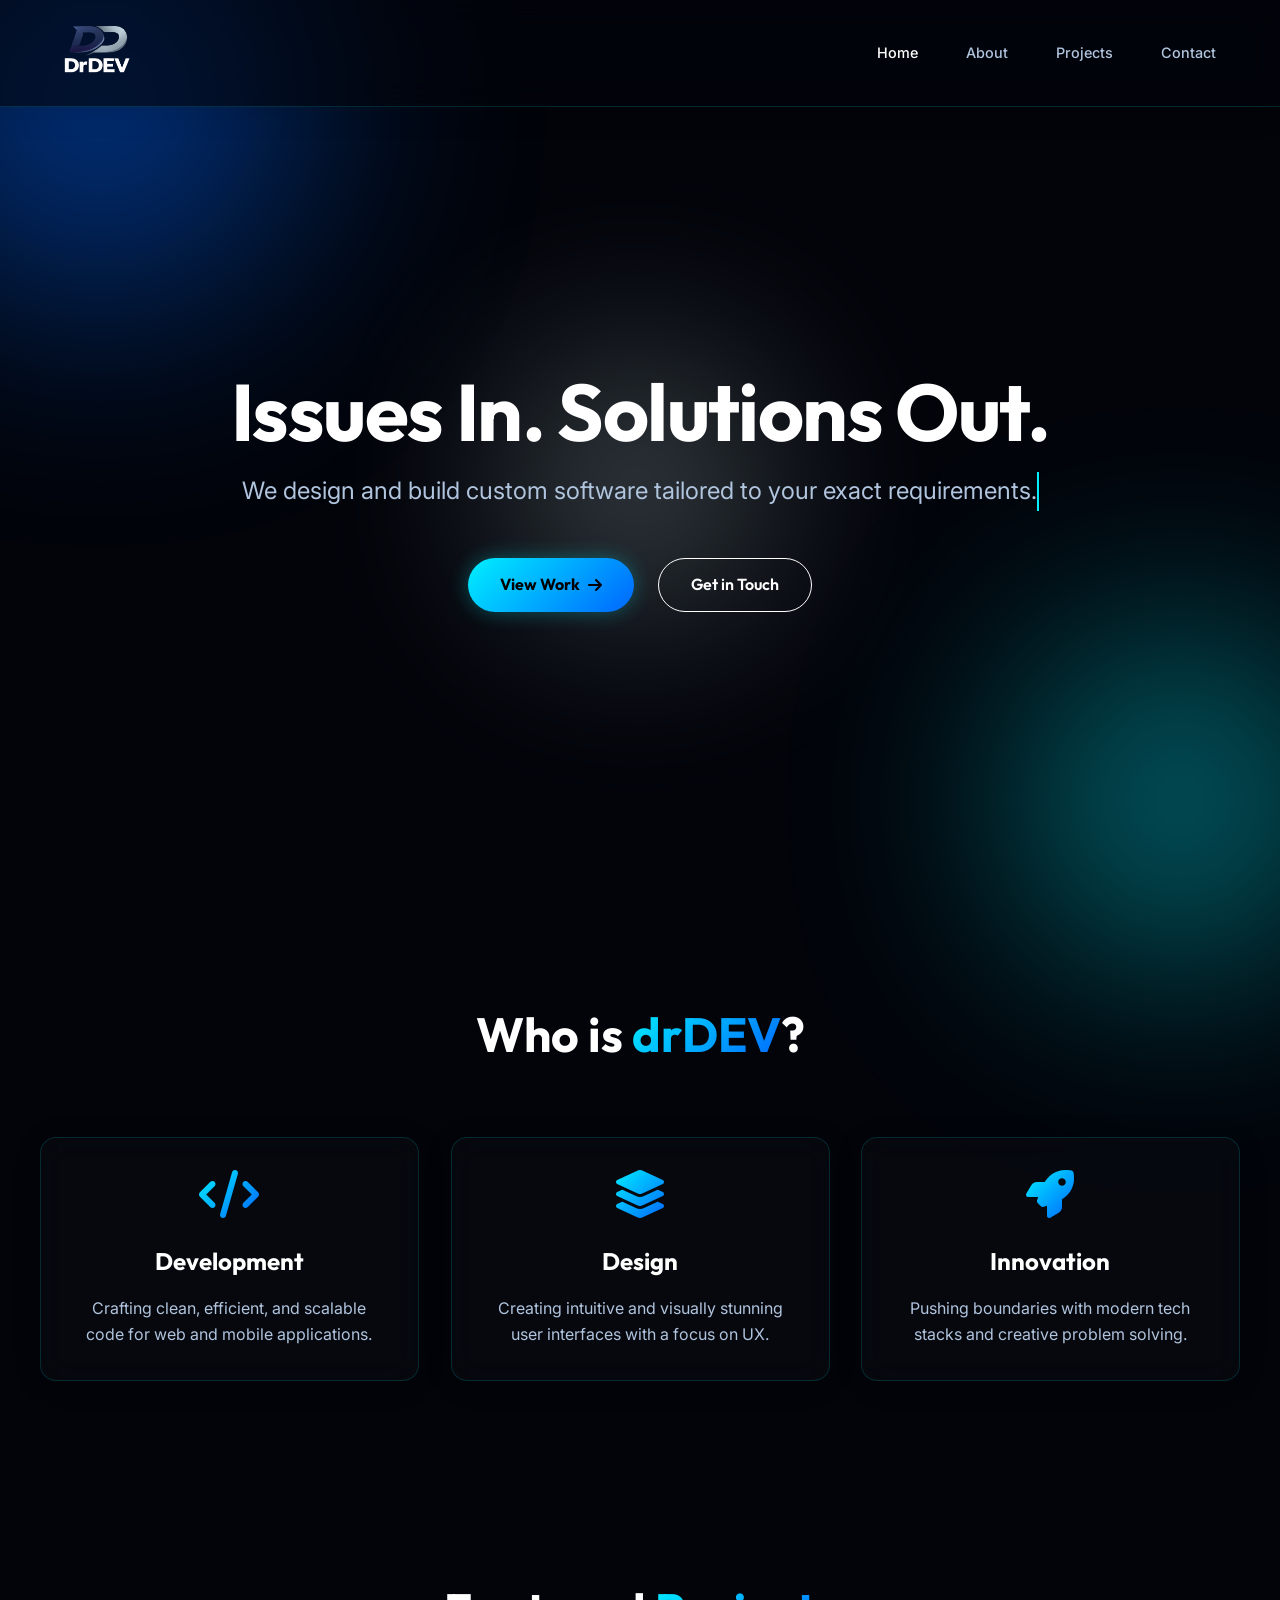
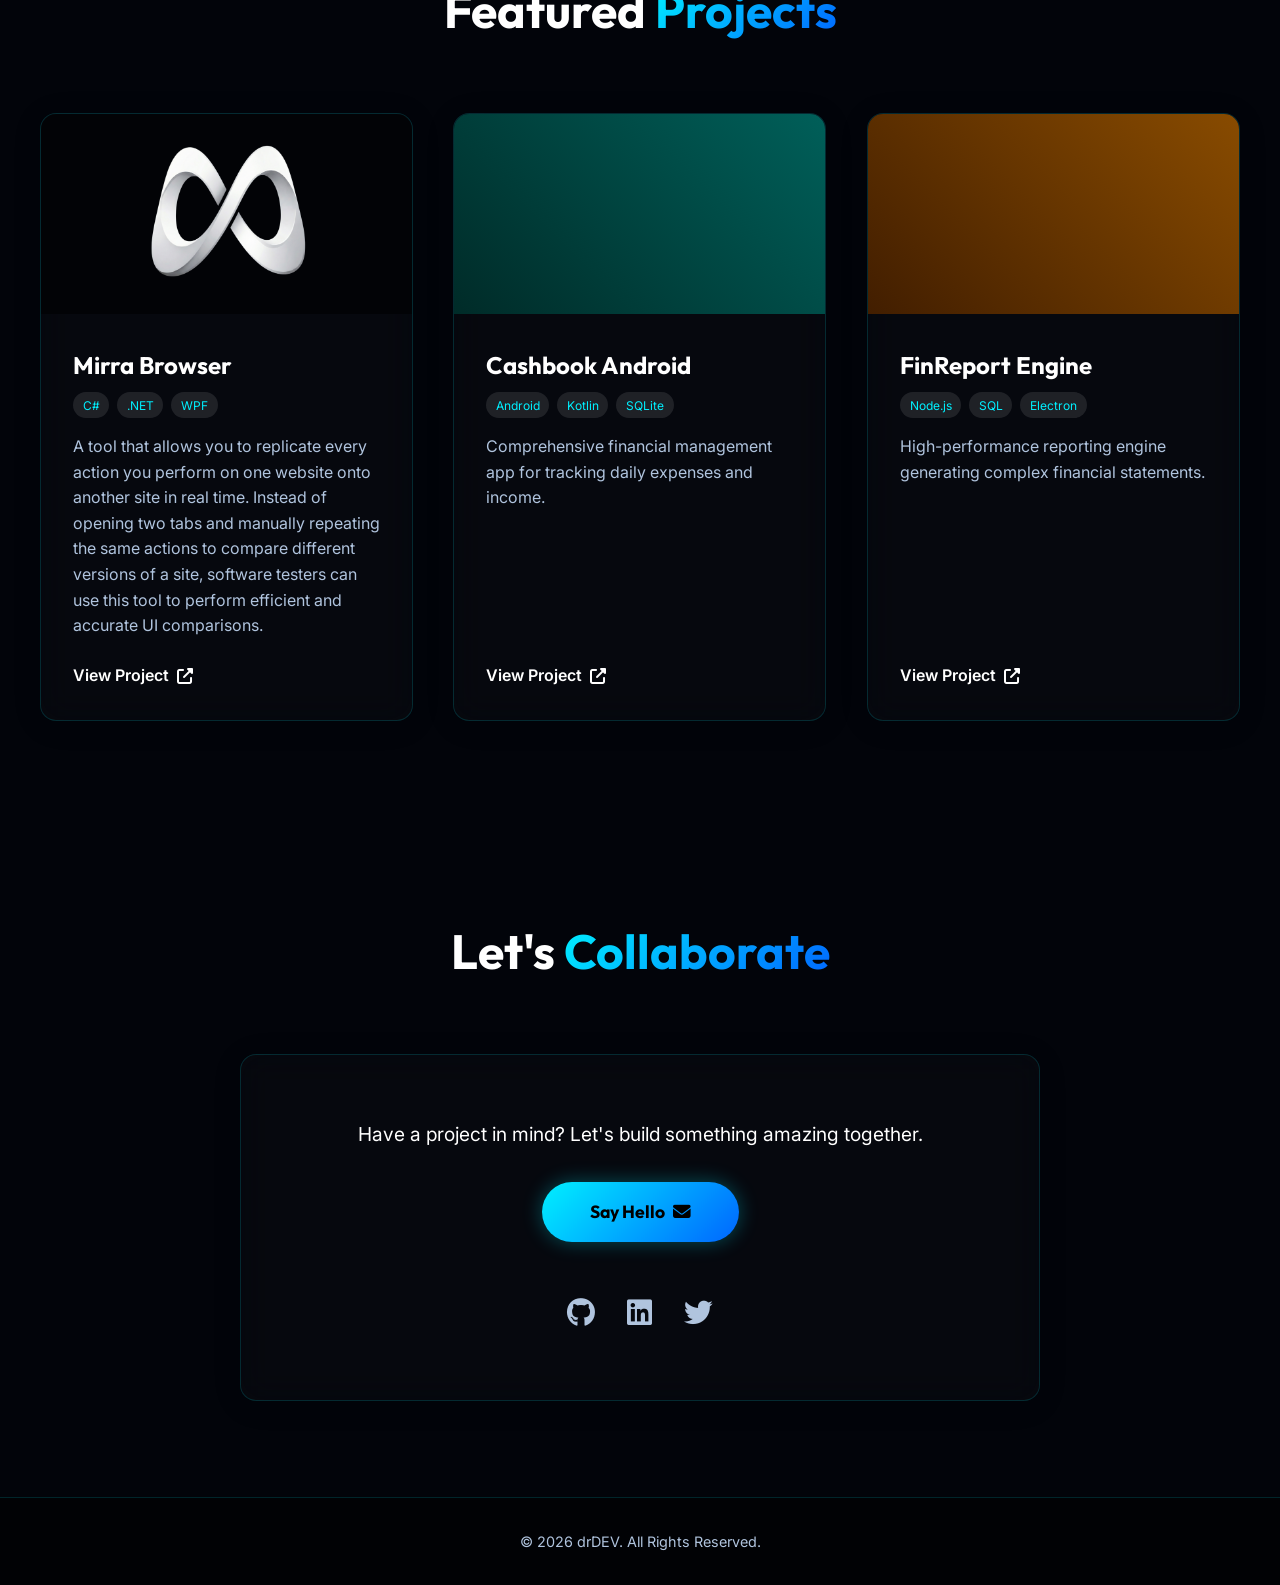
==== index.html @ 26c6a5f3 "Make logo clickable to scroll to top (#home)" ====
<!DOCTYPE html>
<html lang="en">

<head>
    <meta charset="UTF-8">
    <meta name="viewport" content="width=device-width, initial-scale=1.0">

    <!-- Google Analytics -->
    <script async src="https://www.googletagmanager.com/gtag/js?id=G-JK61WGNC8G"></script>
    <script>
        window.dataLayer = window.dataLayer || [];
        function gtag() { dataLayer.push(arguments); }
        gtag('js', new Date());
        gtag('config', 'G-JK61WGNC8G');
    </script>
    <title>drDEV | Premium Software Solutions & Custom Development</title>
    <link rel="icon" type="image/png" href="assets/favicon.png">

    <!-- SEO Meta Tags -->
    <meta name="description"
        content="drDEV creates innovative software solutions, custom applications, and premium development services. Specializing in C#, .NET, WPF, and modern web technologies.">
    <meta name="keywords"
        content="software development, custom software, drDEV, C#, .NET, WPF, web development, app development, Mirra Browser, developer portfolio">
    <meta name="author" content="drDEV">
    <meta name="robots" content="index, follow">
    <link rel="canonical" href="https://drdev.pages.dev/">

    <!-- Open Graph / Facebook -->
    <meta property="og:type" content="website">
    <meta property="og:url" content="https://drdev.pages.dev/">
    <meta property="og:title" content="drDEV | Premium Software Solutions">
    <meta property="og:description"
        content="Custom software development and innovative solutions. Building powerful applications with modern technologies.">
    <meta property="og:image" content="https://drdev.pages.dev/assets/logo.png">
    <meta property="og:site_name" content="drDEV">

    <!-- Twitter Card -->
    <meta name="twitter:card" content="summary_large_image">
    <meta name="twitter:url" content="https://drdev.pages.dev/">
    <meta name="twitter:title" content="drDEV | Premium Software Solutions">
    <meta name="twitter:description"
        content="Custom software development and innovative solutions. Building powerful applications with modern technologies.">
    <meta name="twitter:image" content="https://drdev.pages.dev/assets/logo.png">

    <!-- Stylesheets -->
    <link rel="stylesheet" href="styles.css">
    <link rel="preconnect" href="https://fonts.googleapis.com">
    <link rel="preconnect" href="https://fonts.gstatic.com" crossorigin>
    <link
        href="https://fonts.googleapis.com/css2?family=Inter:wght@300;400;600;800&family=Outfit:wght@300;500;700&display=swap"
        rel="stylesheet">
    <link rel="stylesheet" href="https://cdnjs.cloudflare.com/ajax/libs/font-awesome/6.4.0/css/all.min.css">

    <!-- Structured Data -->
    <script type="application/ld+json">
    {
        "@context": "https://schema.org",
        "@type": "Organization",
        "name": "drDEV",
        "url": "https://drdev.pages.dev",
        "logo": "https://drdev.pages.dev/assets/logo.png",
        "description": "Premium software solutions and custom application development",
        "sameAs": [
            "https://github.com/drDEV-Creator"
        ]
    }
    </script>
</head>

<body>
    <div class="scroll-progress"></div>
    <div class="noise-overlay"></div>
    <div class="glow-orb orb-1"></div>
    <div class="glow-orb orb-2"></div>
    <div class="glow-orb orb-3"></div>

    <nav class="glass-nav">
        <div class="logo-container">
            <a href="#home">
                <img src="assets/logo.png" alt="drDEV Logo" class="nav-logo">
            </a>
        </div>
        <ul class="nav-links">
            <li><a href="#home">Home</a></li>
            <li><a href="#about">About</a></li>
            <li><a href="#projects">Projects</a></li>
            <li><a href="#contact">Contact</a></li>
        </ul>
        <div class="hamburger">
            <i class="fas fa-bars"></i>
        </div>
    </nav>

    <header id="home" class="hero-section">
        <div class="hero-content fade-in-up">
            <h1 class="glitch" data-text="Issues In. Solutions Out.">Issues In. Solutions Out.</h1>
            <p class="hero-subtitle typing-text">We design and build custom software tailored to your exact
                requirements.</p>
            <div class="cta-group">
                <a href="#projects" class="btn btn-primary">View Work <i class="fas fa-arrow-right"></i></a>
                <a href="#contact" class="btn btn-secondary">Get in Touch</a>
            </div>
        </div>
    </header>

    <section id="about" class="section-padding">
        <div class="container">
            <h2 class="section-title fade-in">Who is <span class="highlight">drDEV</span>?</h2>
            <div class="about-grid">
                <div class="about-card glass-card fade-in">
                    <i class="fas fa-code icon-large"></i>
                    <h3>Development</h3>
                    <p>Crafting clean, efficient, and scalable code for web and mobile applications.</p>
                </div>
                <div class="about-card glass-card fade-in delay-100">
                    <i class="fas fa-layer-group icon-large"></i>
                    <h3>Design</h3>
                    <p>Creating intuitive and visually stunning user interfaces with a focus on UX.</p>
                </div>
                <div class="about-card glass-card fade-in delay-200">
                    <i class="fas fa-rocket icon-large"></i>
                    <h3>Innovation</h3>
                    <p>Pushing boundaries with modern tech stacks and creative problem solving.</p>
                </div>
            </div>
        </div>
    </section>

    <section id="projects" class="section-padding">
        <div class="container">
            <h2 class="section-title fade-in">Featured <span class="highlight">Projects</span></h2>
            <div class="projects-grid">
                <!-- Project 1 -->
                <div class="project-card glass-card fade-in">
                    <div class="project-image">
                        <img src="mirra/App.png" alt="Mirra Browser Logo"
                            style="width: 100%; height: 100%; object-fit: contain; padding: 20px; background: rgba(0,0,0,0.5);">
                    </div>
                    <div class="project-info">
                        <h3>Mirra Browser</h3>
                        <p class="project-tech"><span>C#</span> <span>.NET</span> <span>WPF</span></p>
                        <p>A tool that allows you to replicate every action you perform on one website onto another site
                            in real time. Instead of opening two tabs and manually repeating the same actions to compare
                            different versions of a site, software testers can use this tool to perform efficient and
                            accurate UI comparisons.</p>
                        <a href="mirra/project-mirra.html" class="btn-link">View Project <i
                                class="fas fa-external-link-alt"></i></a>
                    </div>
                </div>
                <!-- Project 2 -->
                <div class="project-card glass-card fade-in delay-100">
                    <div class="project-image">
                        <div class="placeholder-img color-2"></div>
                    </div>
                    <div class="project-info">
                        <h3>Cashbook Android</h3>
                        <p class="project-tech"><span>Android</span> <span>Kotlin</span> <span>SQLite</span></p>
                        <p>Comprehensive financial management app for tracking daily expenses and income.</p>
                        <a href="#" class="btn-link coming-soon">View Project <i
                                class="fas fa-external-link-alt"></i></a>
                    </div>
                </div>
                <!-- Project 3 -->
                <div class="project-card glass-card fade-in delay-200">
                    <div class="project-image">
                        <div class="placeholder-img color-3"></div>
                    </div>
                    <div class="project-info">
                        <h3>FinReport Engine</h3>
                        <p class="project-tech"><span>Node.js</span> <span>SQL</span> <span>Electron</span></p>
                        <p>High-performance reporting engine generating complex financial statements.</p>
                        <a href="#" class="btn-link coming-soon">View Project <i
                                class="fas fa-external-link-alt"></i></a>
                    </div>
                </div>
            </div>
        </div>
    </section>

    <section id="contact" class="section-padding">
        <div class="container contact-container">
            <h2 class="section-title fade-in">Let's <span class="highlight">Collaborate</span></h2>
            <div class="contact-box glass-card fade-in-up">
                <p>Have a project in mind? Let's build something amazing together.</p>
                <a href="mailto:drdeveloper123@gmail.com" id="contact-btn" class="btn btn-primary btn-large">Say Hello
                    <i class="fas fa-envelope"></i></a>
                <div class="social-links">
                    <a href="#"><i class="fab fa-github"></i></a>
                    <a href="#"><i class="fab fa-linkedin"></i></a>
                    <a href="#"><i class="fab fa-twitter"></i></a>
                </div>
            </div>
        </div>
    </section>

    <div id="toast" class="toast">Email Copied to Clipboard! <i class="fas fa-check"></i></div>

    <footer>
        <p>&copy; 2026 drDEV. All Rights Reserved.</p>
    </footer>

    <script src="script.js"></script>
</body>

</html>
---- styles.css ----
/* CSS Variables & Reset */
:root {
    --bg-color: #02040a;
    --card-bg: rgba(255, 255, 255, 0.02);
    --card-border: rgba(0, 240, 255, 0.15);
    --text-primary: #ffffff;
    --text-secondary: #b0c4de;
    --accent-cyan: #00f0ff;
    --accent-blue: #0066ff;
    --accent-holo: #e0f7fa;
    --gradient-main: linear-gradient(135deg, var(--accent-cyan), var(--accent-blue));
    --gradient-holo: linear-gradient(45deg, rgba(0, 240, 255, 0.1), rgba(0, 102, 255, 0.1), rgba(224, 247, 250, 0.1));
    --font-heading: 'Outfit', sans-serif;
    --font-body: 'Inter', sans-serif;
    --glass-shadow: 0 8px 32px 0 rgba(0, 0, 0, 0.37);
    --glass-blur: blur(16px);
}

* {
    margin: 0;
    padding: 0;
    box-sizing: border-box;
}

html {
    scroll-behavior: smooth;
    overflow-x: hidden;
}

body {
    background-color: var(--bg-color);
    color: var(--text-primary);
    font-family: var(--font-body);
    overflow: visible;
    line-height: 1.6;
    -webkit-tap-highlight-color: transparent;
    margin: 0;
}

/* Background Effects */
.noise-overlay {
    position: fixed;
    top: 0;
    left: 0;
    width: 100vw;
    height: 100vh;
    background: url('[data-uri]');
    pointer-events: none;
    z-index: 0;
}

.glow-orb {
    position: fixed;
    border-radius: 50%;
    filter: blur(120px);
    z-index: -1;
    opacity: 0.6;
}

.orb-1 {
    width: 400px;
    height: 400px;
    background: var(--accent-blue);
    top: -100px;
    left: -100px;
    animation: floating 10s infinite ease-in-out;
    opacity: 0.5;
}

.orb-2 {
    width: 300px;
    height: 300px;
    background: var(--accent-cyan);
    bottom: -50px;
    right: -50px;
    animation: floating 12s infinite ease-in-out reverse;
    opacity: 0.5;
}

.orb-3 {
    position: fixed;
    width: 250px;
    height: 250px;
    background: #e0f7fa;
    top: 40%;
    left: 40%;
    filter: blur(100px);
    opacity: 0.3;
    z-index: -1;
    animation: floating 15s infinite ease-in-out 2s;
}

@keyframes floating {
    0% {
        transform: translate(0, 0);
    }

    50% {
        transform: translate(30px, 50px);
    }

    100% {
        transform: translate(0, 0);
    }
}

/* Typography */
h1,
h2,
h3 {
    font-family: var(--font-heading);
    font-weight: 700;
}

a {
    text-decoration: none;
    color: inherit;
    transition: 0.3s;
}

.highlight {
    background: var(--gradient-main);
    -webkit-background-clip: text;
    background-clip: text;
    -webkit-text-fill-color: transparent;
}

/* Navigation */
.glass-nav {
    position: fixed;
    top: 0;
    width: 100%;
    padding: 1.5rem 5%;
    display: flex;
    justify-content: space-between;
    align-items: center;
    background: rgba(2, 4, 10, 0.6);
    backdrop-filter: var(--glass-blur);
    border-bottom: 1px solid var(--card-border);
    box-shadow: 0 4px 30px rgba(0, 0, 0, 0.1);
    z-index: 1000;
    transition: padding 0.3s ease, background 0.3s ease;
}

/* Scrolled state */
.glass-nav.scrolled {
    padding: 1rem 5%;
    background: rgba(5, 5, 5, 0.9);
    border-bottom: 1px solid rgba(255, 255, 255, 0.1);
}

.logo-container {
    cursor: pointer;
}

.nav-logo {
    height: 50px;
    transition: height 0.3s ease;
}

.glass-nav.scrolled .nav-logo {
    height: 40px;
}

.nav-links {
    display: flex;
    gap: 3rem;
    list-style: none;
}

.nav-links a {
    font-size: 0.9rem;
    font-weight: 500;
    color: var(--text-secondary);
    position: relative;
}

.nav-links a:hover,
.nav-links a.active {
    color: var(--text-primary);
}

.nav-links a::after {
    content: '';
    position: absolute;
    width: 0;
    height: 2px;
    bottom: -5px;
    left: 0;
    background: var(--gradient-main);
    transition: width 0.3s;
}

.nav-links a:hover::after {
    width: 100%;
}

.hamburger {
    display: none;
    font-size: 1.5rem;
    cursor: pointer;
}

/* Hero Section */
.hero-section {
    height: 100vh;
    display: flex;
    align-items: center;
    justify-content: center;
    text-align: center;
    padding: 0 5%;
    /* Increased side padding for mobile */
    padding-top: 80px;
    /* Offset for fixed nav */
}

.hero-subtitle {
    font-size: clamp(1rem, 2vw, 1.5rem);
    color: var(--text-secondary);
    margin-bottom: 2.5rem;
    max-width: 800px;
    margin-left: auto;
    margin-right: auto;
    line-height: 1.6;
}

.glitch {
    font-size: clamp(3rem, 8vw, 5rem);
    margin-bottom: 1rem;
    position: relative;
    color: var(--text-primary);
    line-height: 1.1;
    letter-spacing: -0.02em;
}

/* Buttons */
.cta-group {
    display: flex;
    gap: 1.5rem;
    justify-content: center;
}

.btn {
    padding: 0.8rem 2rem;
    border-radius: 50px;
    font-family: var(--font-heading);
    font-weight: 600;
    cursor: pointer;
    display: inline-flex;
    align-items: center;
    gap: 0.5rem;
}

.btn-primary {
    background: var(--gradient-main);
    color: #000;
    font-weight: 700;
    box-shadow: 0 0 20px rgba(0, 240, 255, 0.3);
}

.btn-primary:hover {
    box-shadow: 0 0 40px rgba(0, 243, 255, 0.6);
    transform: translateY(-2px);
}

.btn-secondary {
    background: transparent;
    border: 1px solid var(--text-primary);
    color: var(--text-primary);
}

.btn-secondary:hover {
    background: rgba(255, 255, 255, 0.1);
}

/* Sections */
.section-padding {
    padding: 6rem 1rem;
}

.container {
    max-width: 1200px;
    margin: 0 auto;
}

.section-title {
    font-size: 3rem;
    text-align: center;
    margin-bottom: 4rem;
}

/* Glass Cards */
.glass-card {
    background: var(--card-bg);
    border: 1px solid var(--card-border);
    backdrop-filter: var(--glass-blur);
    -webkit-backdrop-filter: var(--glass-blur);
    border-radius: 16px;
    padding: 2rem;
    transition: transform 0.3s, box-shadow 0.3s, border-color 0.3s;
    box-shadow: 0 4px 30px rgba(0, 0, 0, 0.1);
    /* Fix for aliasing during 3D transforms */
    -webkit-backface-visibility: hidden;
    backface-visibility: hidden;
    transform: translateZ(0);
    will-change: transform, box-shadow;
}

.glass-card:hover {
    background: rgba(255, 255, 255, 0.05);
    transform: translateY(-5px);
    /* Pure glow effect without border */
    box-shadow: 0 8px 40px rgba(0, 240, 255, 0.25), 0 0 60px rgba(0, 240, 255, 0.15), inset 0 0 30px rgba(0, 240, 255, 0.05);
}

/* About Grid */
.about-grid {
    display: grid;
    grid-template-columns: repeat(auto-fit, minmax(280px, 1fr));
    gap: 2rem;
}

.about-card {
    text-align: center;
}

.icon-large {
    font-size: 3rem;
    margin-bottom: 1.5rem;
    background: var(--gradient-main);
    -webkit-background-clip: text;
    background-clip: text;
    -webkit-text-fill-color: transparent;
}

.about-card h3 {
    margin-bottom: 1rem;
    font-size: 1.5rem;
}

.about-card p {
    color: var(--text-secondary);
}

/* Projects Grid */
.projects-grid {
    display: grid;
    grid-template-columns: repeat(auto-fit, minmax(300px, 1fr));
    gap: 2.5rem;
}

.project-card {
    padding: 0;
    /* Remove default padding for image flush */
    overflow: hidden;
    display: flex;
    flex-direction: column;
}

.project-image {
    height: 200px;
    width: 100%;
    position: relative;
    overflow: hidden;
}

.placeholder-img {
    width: 100%;
    height: 100%;
    transition: transform 0.5s;
}

.color-1 {
    background: linear-gradient(45deg, #2b0042, #520088);
}

.color-2 {
    background: linear-gradient(45deg, #002b28, #005f59);
}

.color-3 {
    background: linear-gradient(45deg, #421e00, #884b00);
}

.project-card:hover .placeholder-img {
    transform: scale(1.1);
}

.project-info {
    padding: 2rem;
    flex-grow: 1;
    display: flex;
    flex-direction: column;
}

.project-info h3 {
    font-size: 1.5rem;
    margin-bottom: 0.5rem;
}

.project-tech {
    display: flex;
    gap: 0.5rem;
    margin-bottom: 1rem;
    flex-wrap: wrap;
}

.project-tech span {
    font-size: 0.75rem;
    background: rgba(255, 255, 255, 0.1);
    padding: 0.2rem 0.6rem;
    border-radius: 20px;
    color: var(--accent-cyan);
}

.project-info p:not(.project-tech) {
    color: var(--text-secondary);
    margin-bottom: 1.5rem;
    flex-grow: 1;
}

.btn-link {
    color: var(--text-primary);
    font-weight: 600;
    display: inline-flex;
    align-items: center;
    gap: 0.5rem;
}

.btn-link:hover {
    color: var(--accent-cyan);
}

/* Contact */
.contact-container {
    max-width: 800px;
    text-align: center;
}

.contact-box {
    padding: 4rem 2rem;
}

.contact-box p {
    font-size: 1.2rem;
    margin-bottom: 2rem;
}

.btn-large {
    font-size: 1.1rem;
    padding: 1rem 3rem;
}

.social-links {
    margin-top: 3rem;
    display: flex;
    justify-content: center;
    gap: 2rem;
}

.social-links a {
    font-size: 1.8rem;
    color: var(--text-secondary);
}

.social-links a:hover {
    color: var(--text-primary);
    transform: translateY(-3px);
}

/* Footer */
footer {
    text-align: center;
    padding: 2rem;
    border-top: 1px solid var(--card-border);
    color: var(--text-secondary);
    font-size: 0.9rem;
    background: rgba(0, 0, 0, 0.5);
}

/* Responsive */
@media (max-width: 768px) {
    .nav-links {
        display: none;
        /* Hide for now, script will handle toggle if needed or simple stack */
        position: absolute;
        top: 70px;
        left: 0;
        width: 100%;
        background: #000;
        flex-direction: column;
        padding: 2rem;
        gap: 1.5rem;
        text-align: center;
        border-bottom: 1px solid var(--card-border);
    }

    .nav-links.active {
        display: flex;
    }

    .hamburger {
        display: block;
    }

    .glitch {
        font-size: 3rem;
    }

    .hero-subtitle {
        font-size: 1.1rem;
    }
}

/* Animations classes controlled by JS */
.fade-in {
    opacity: 0;
    transform: translateY(20px);
    transition: opacity 0.8s ease-out, transform 0.8s ease-out;
}

.fade-in-up {
    opacity: 0;
    transform: translateY(40px);
    transition: opacity 0.8s ease-out, transform 0.8s ease-out;
}

.visible {
    opacity: 1;
    transform: translateY(0);
}

.delay-100 {
    transition-delay: 0.1s;
}

.delay-200 {
    transition-delay: 0.2s;
}

/* Toast Notification */
.toast {
    position: fixed;
    top: 50%;
    left: 50%;
    transform: translate(-50%, -50%) scale(0.9);
    background: rgba(0, 0, 0, 0.8);
    color: var(--accent-cyan);
    border: 1px solid var(--accent-cyan);
    padding: 1.5rem 3rem;
    border-radius: 12px;
    font-size: 1.2rem;
    font-family: var(--font-heading);
    font-weight: 600;
    backdrop-filter: blur(20px);
    opacity: 0;
    visibility: hidden;
    transition: all 0.3s cubic-bezier(0.175, 0.885, 0.32, 1.275);
    z-index: 9999;
    box-shadow: 0 0 30px rgba(0, 243, 255, 0.3), inset 0 0 20px rgba(0, 243, 255, 0.1);
    display: flex;
    align-items: center;
    gap: 1rem;
    text-shadow: 0 0 10px rgba(0, 243, 255, 0.5);
    pointer-events: none;
}

.toast.show {
    transform: translate(-50%, -50%) scale(1);
    opacity: 1;
    visibility: visible;
}

/* Scroll Progress Bar */
.scroll-progress {
    position: fixed;
    top: 0;
    left: 0;
    width: 0%;
    height: 3px;
    background: var(--gradient-main);
    z-index: 1001;
    box-shadow: 0 0 10px var(--accent-purple);
    transition: width 0.1s linear;
}

/* Typewriter Effect */
/* Typewriter Effect (Desktop Only) */
@media (min-width: 769px) {
    .typing-text {
        border-right: 2px solid var(--accent-cyan);
        white-space: nowrap;
        overflow: hidden;
        animation: typing 4s steps(60, end), blink-caret 0.75s step-end infinite;
        display: inline-block;
        max-width: 100%;
    }
}

/* Mobile Subtitle Fade In */
@media (max-width: 768px) {
    .typing-text {
        border: none;
        white-space: normal;
        overflow: visible;
        width: auto;
        opacity: 0;
        animation: fadeInUpText 1s ease-out forwards;
        animation-delay: 0.5s;
    }

    @keyframes fadeInUpText {
        from {
            opacity: 0;
            transform: translateY(20px);
        }

        to {
            opacity: 1;
            transform: translateY(0);
        }
    }
}

@keyframes typing {
    from {
        width: 0
    }

    to {
        width: 100%
    }
}

@keyframes blink-caret {

    from,
    to {
        border-color: transparent
    }

    50% {
        border-color: var(--accent-cyan)
    }
}

/* 3D Tilt Prerequisite */
.glass-card {
    transition: transform 0.1s ease, box-shadow 0.3s ease;
    transform-style: preserve-3d;
    perspective: 1000px;
}

/* Star Burst Animation */
.star-burst {
    position: fixed;
    width: 8px;
    height: 8px;
    background: var(--accent-cyan);
    border-radius: 50%;
    pointer-events: none;
    z-index: 100000;
    animation: burst 0.6s ease-out forwards;
    box-shadow: 0 0 10px var(--accent-cyan), 0 0 20px var(--accent-cyan);
}

@keyframes burst {
    0% {
        transform: translate(0, 0) scale(1);
        opacity: 1;
    }

    100% {
        transform: translate(var(--tx), var(--ty)) scale(0);
        opacity: 0;
    }
}
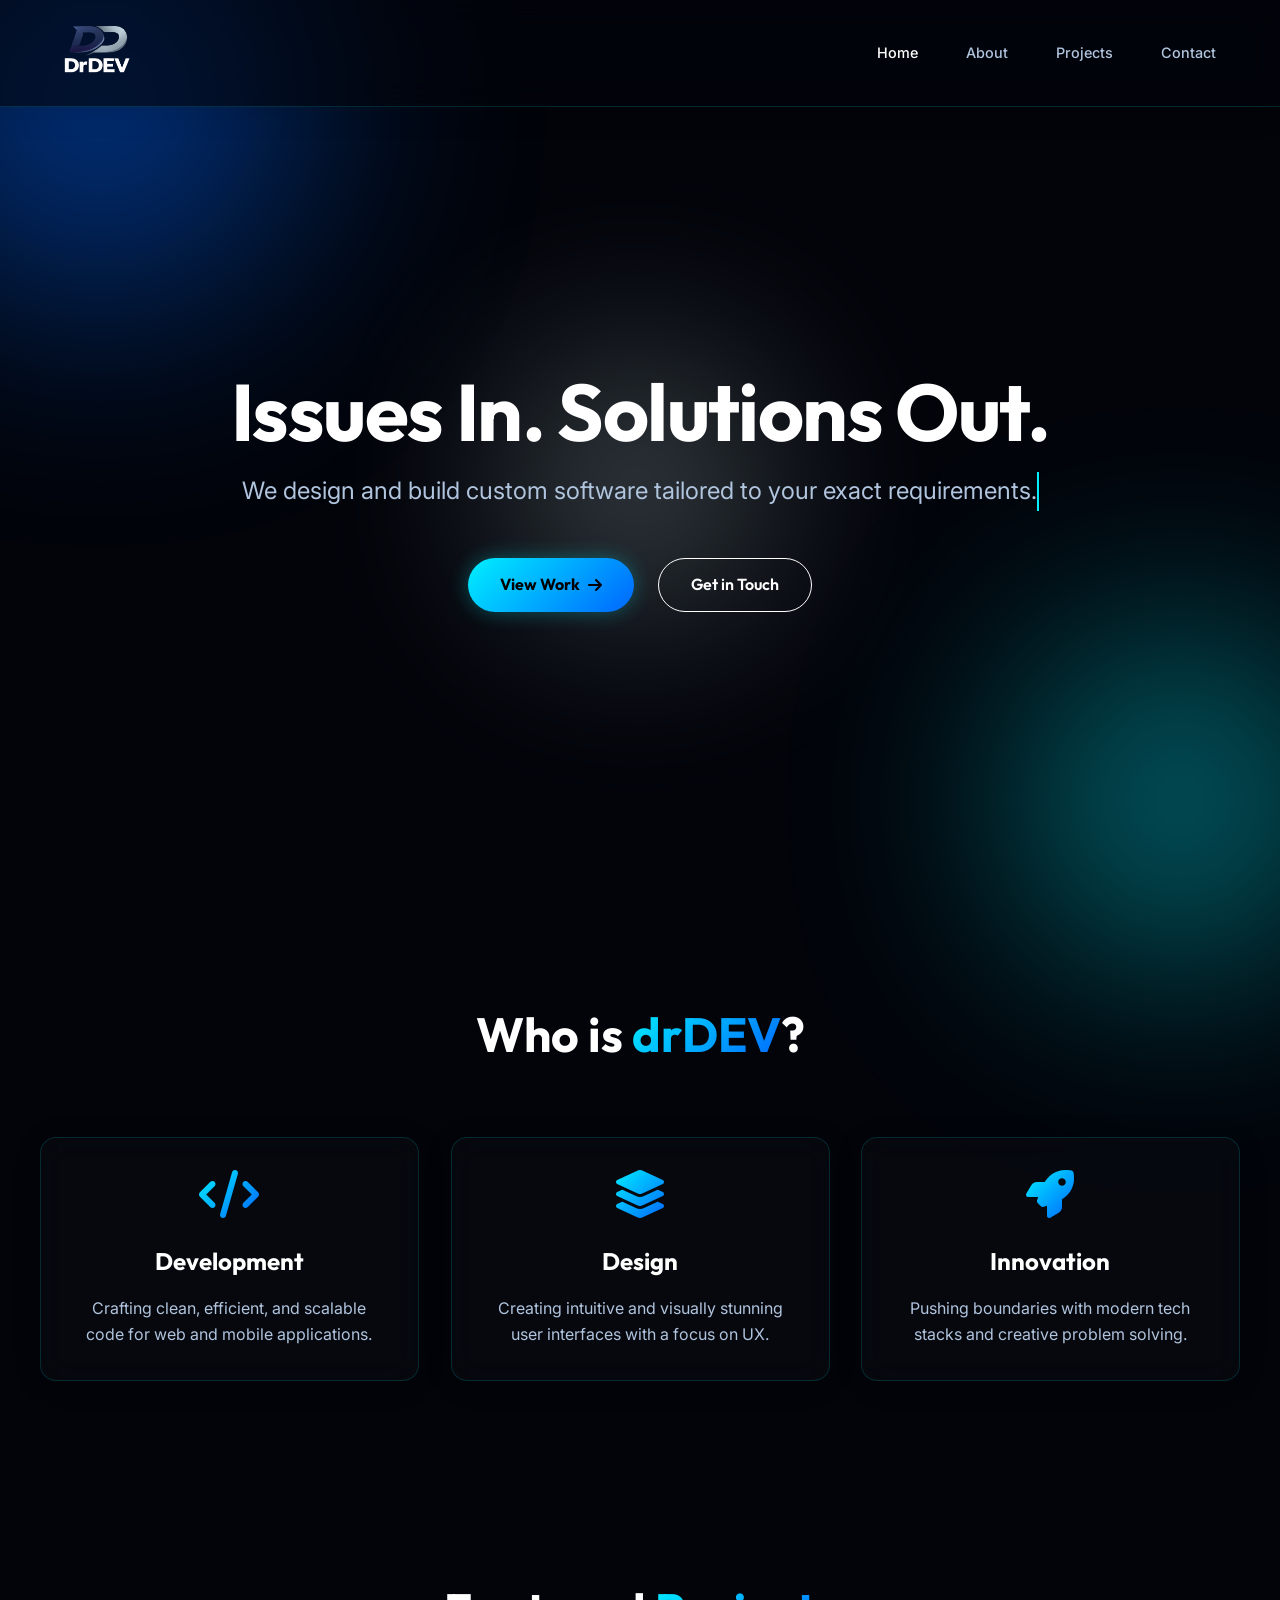
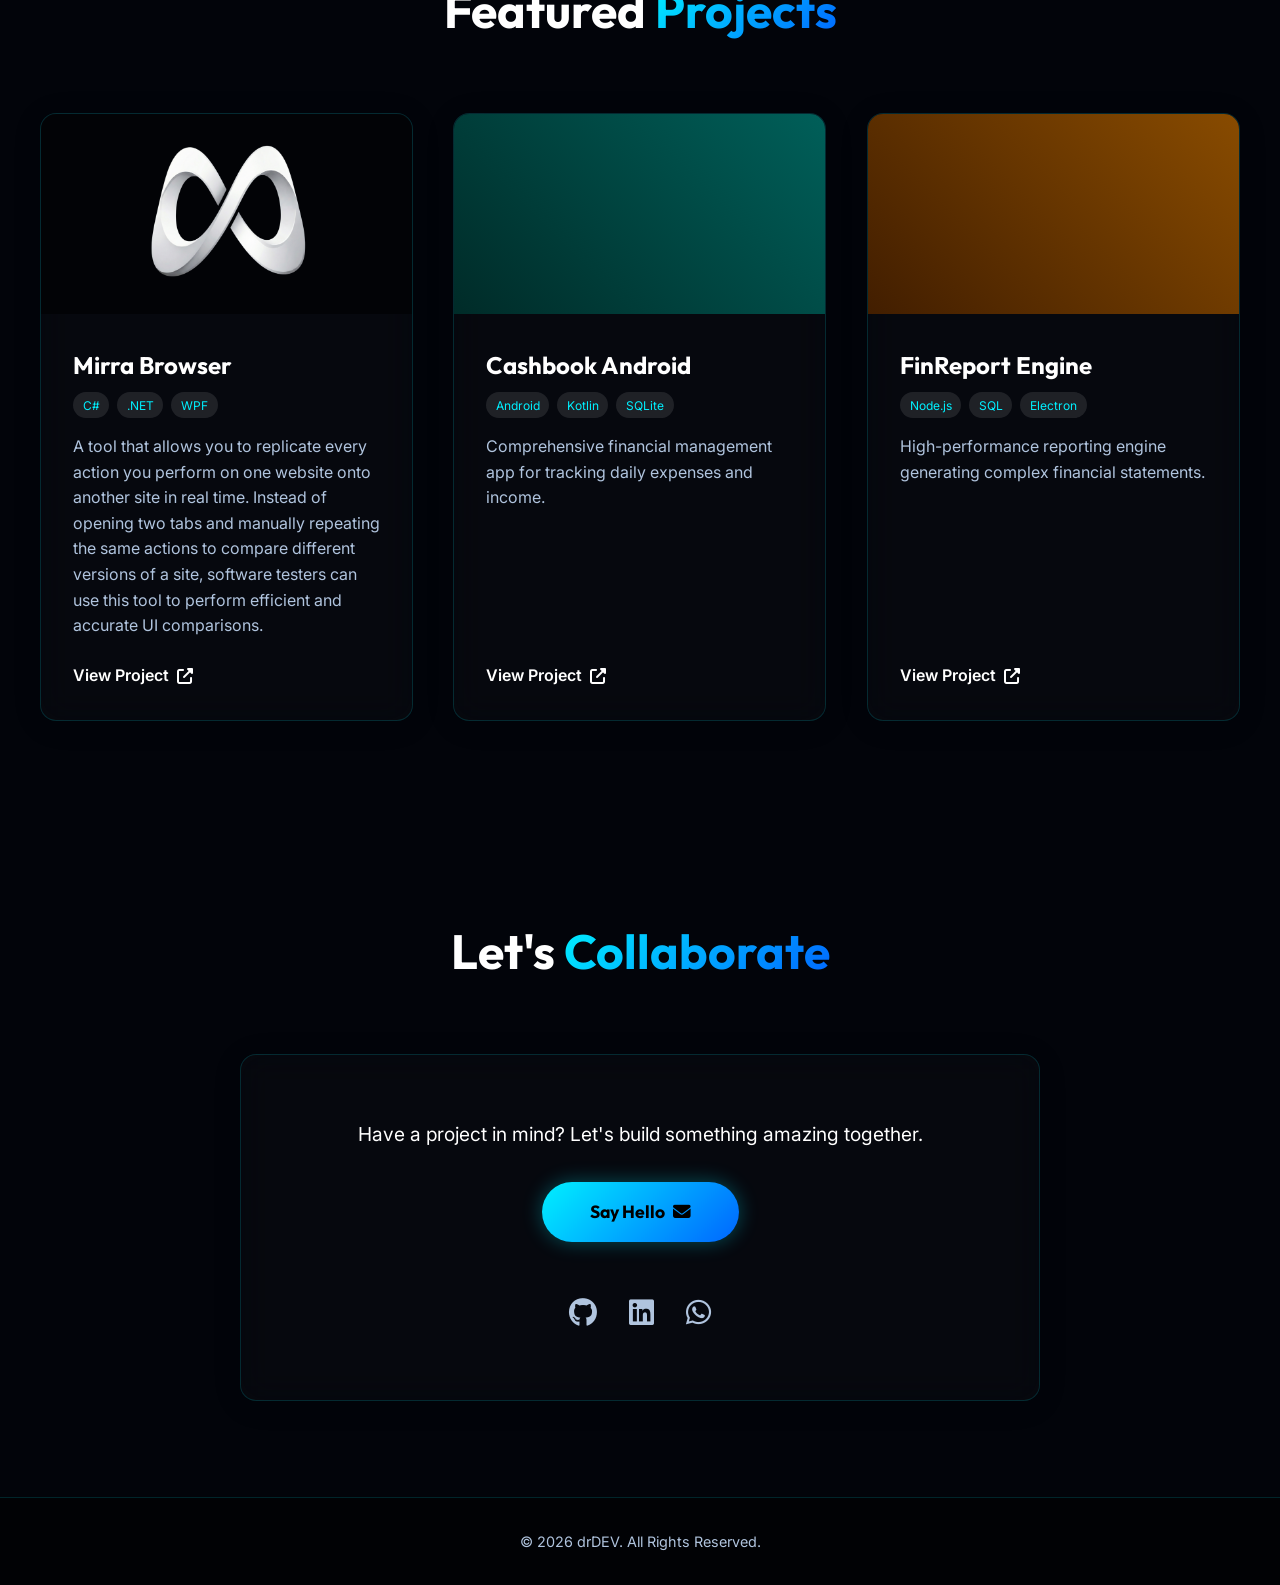
==== commit dd92135f: "Update contact social links: GitHub, LinkedIn, WhatsApp" ====
--- a/index.html
+++ b/index.html
@@ -185,9 +185,10 @@
                 <a href="mailto:drdeveloper123@gmail.com" id="contact-btn" class="btn btn-primary btn-large">Say Hello
                     <i class="fas fa-envelope"></i></a>
                 <div class="social-links">
-                    <a href="#"><i class="fab fa-github"></i></a>
-                    <a href="#"><i class="fab fa-linkedin"></i></a>
-                    <a href="#"><i class="fab fa-twitter"></i></a>
+                    <a href="https://github.com/drDEV-Creator" target="_blank"><i class="fab fa-github"></i></a>
+                    <a href="https://www.linkedin.com/in/rishan-cm-b88712283" target="_blank"><i
+                            class="fab fa-linkedin"></i></a>
+                    <a href="https://wa.me/919995338972" target="_blank"><i class="fab fa-whatsapp"></i></a>
                 </div>
             </div>
         </div>
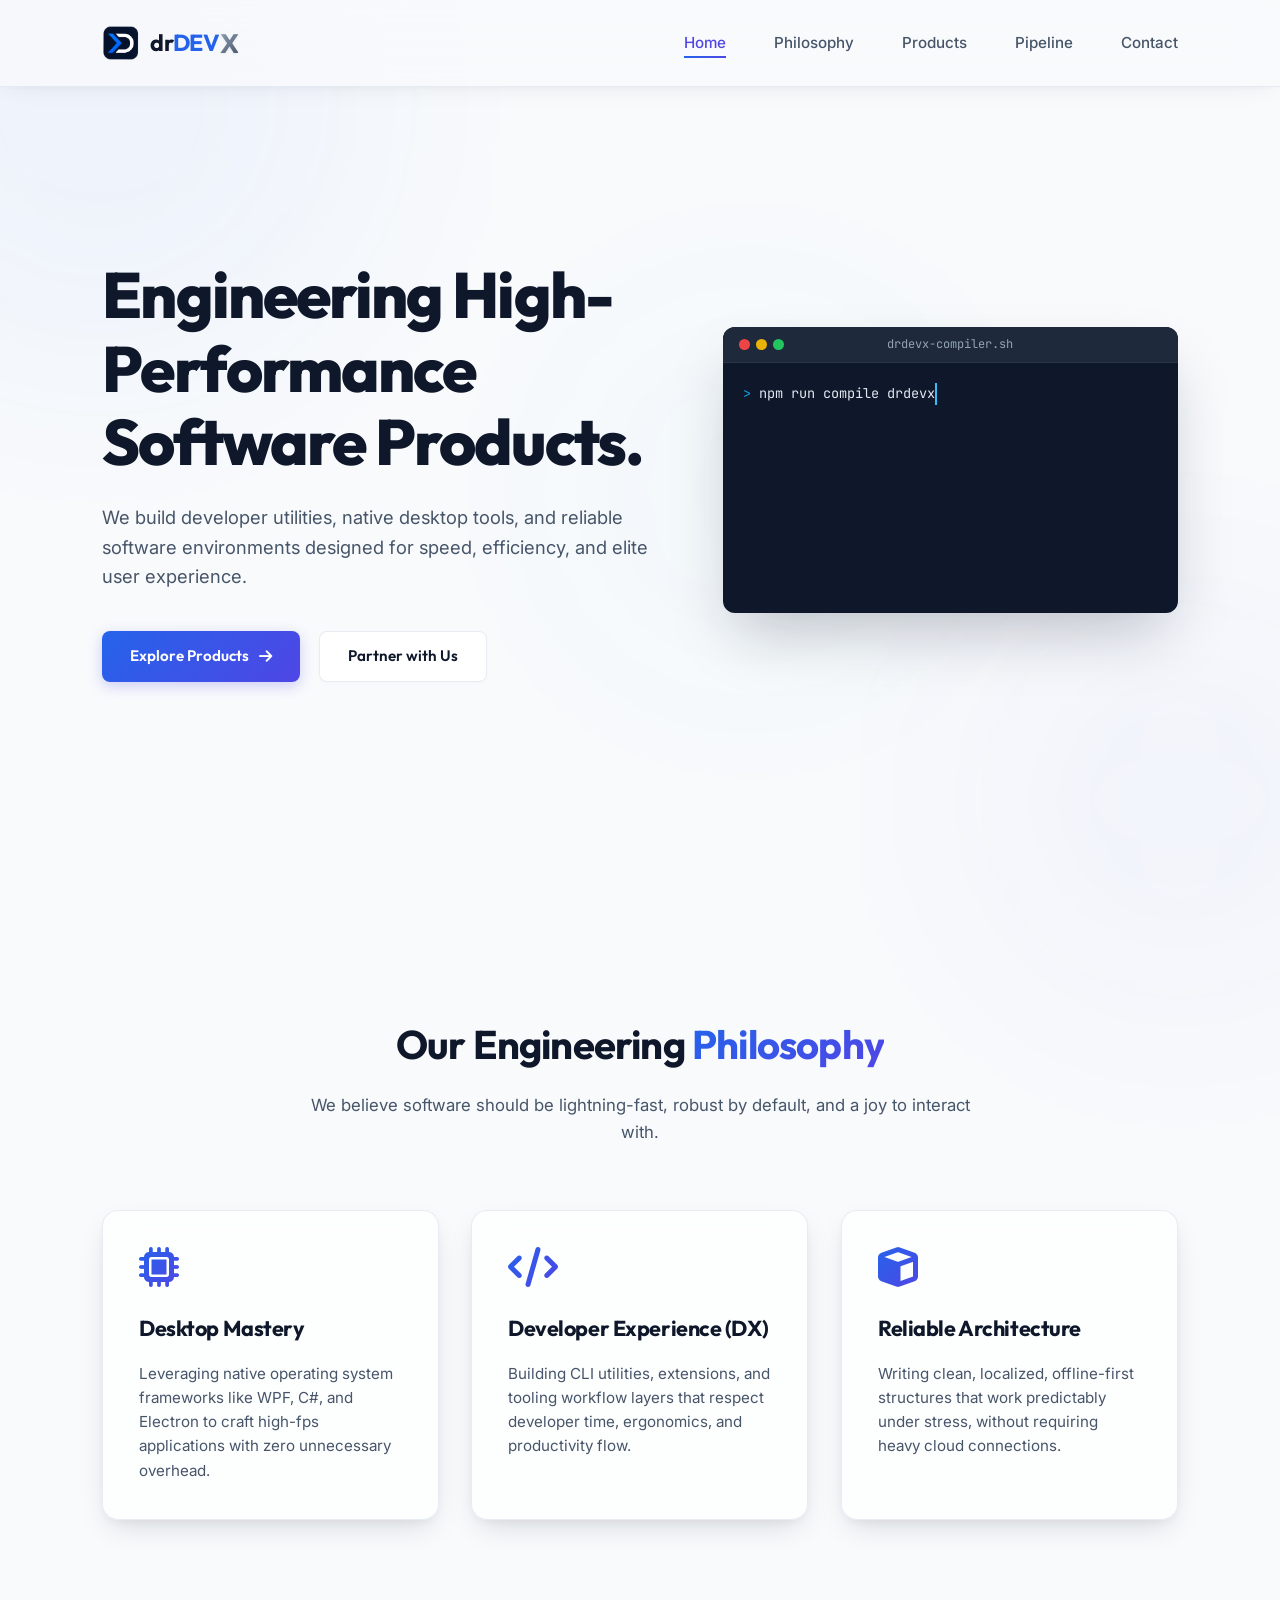
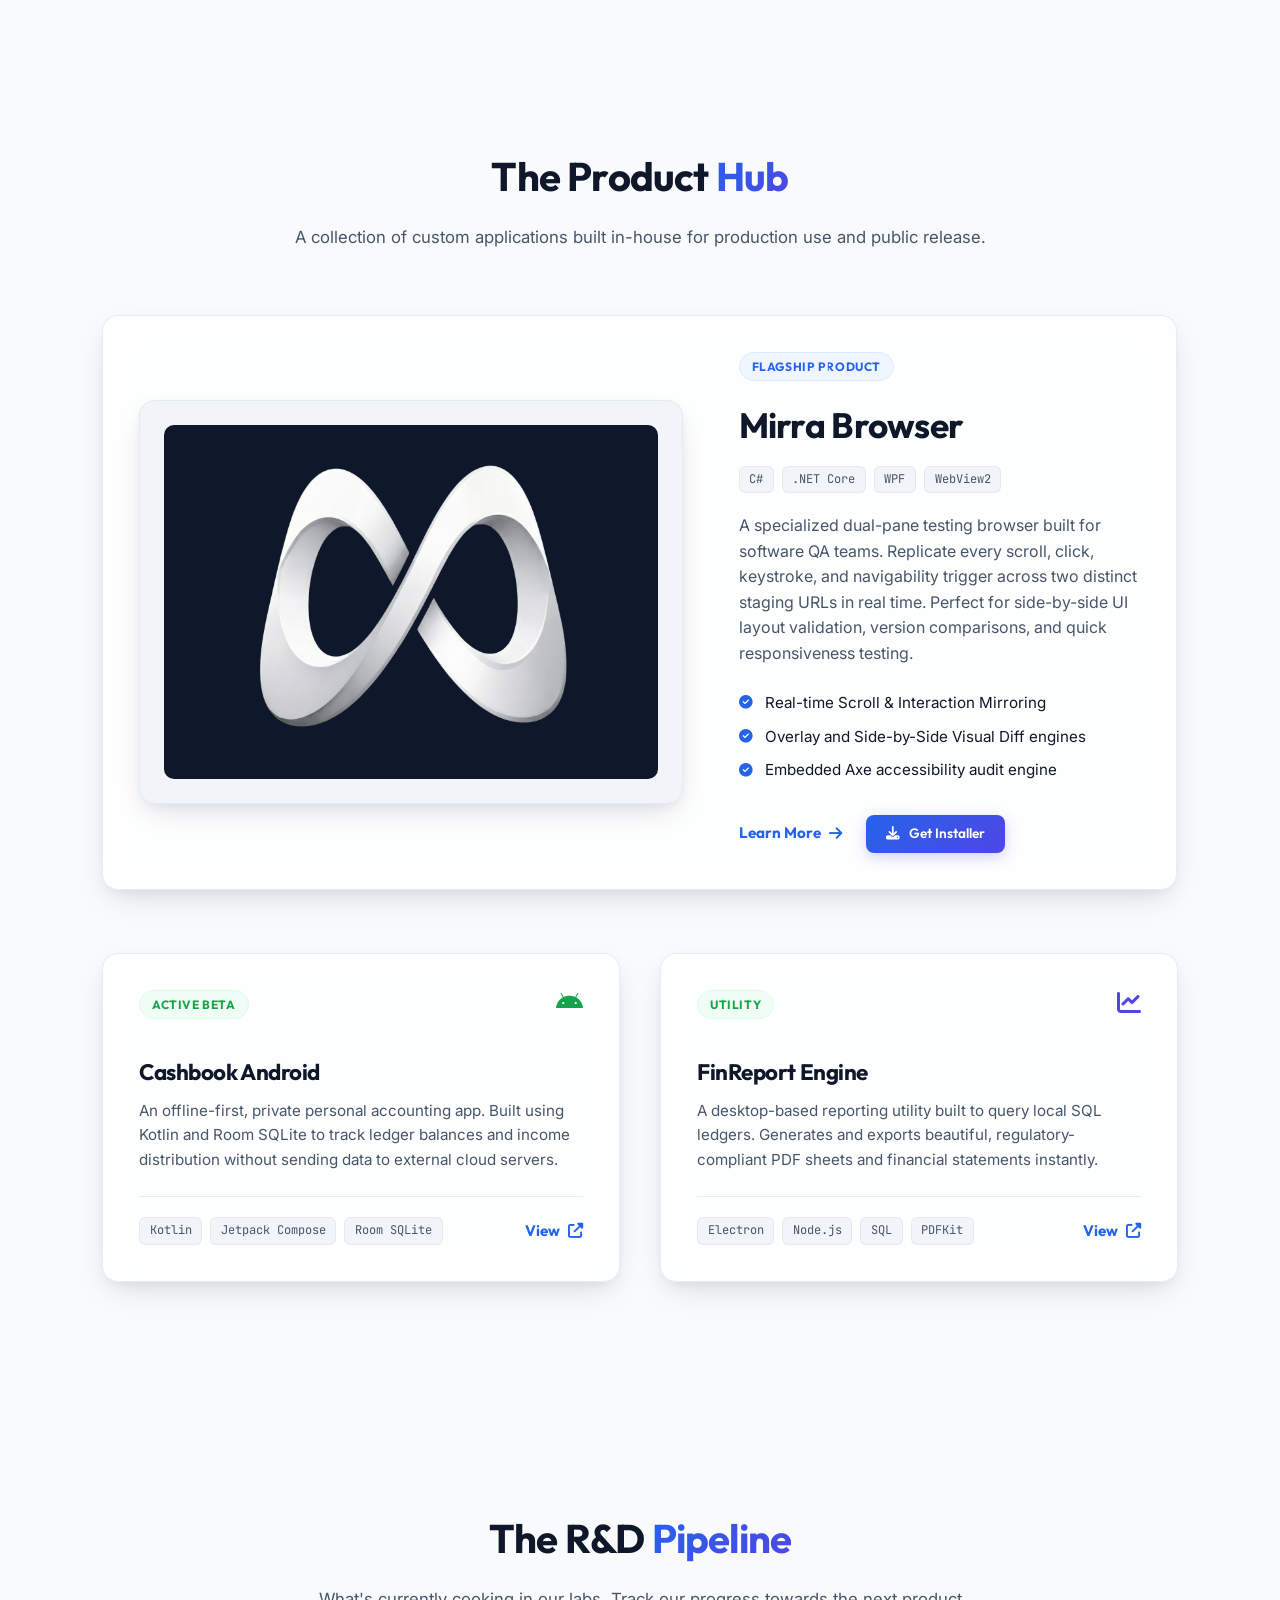
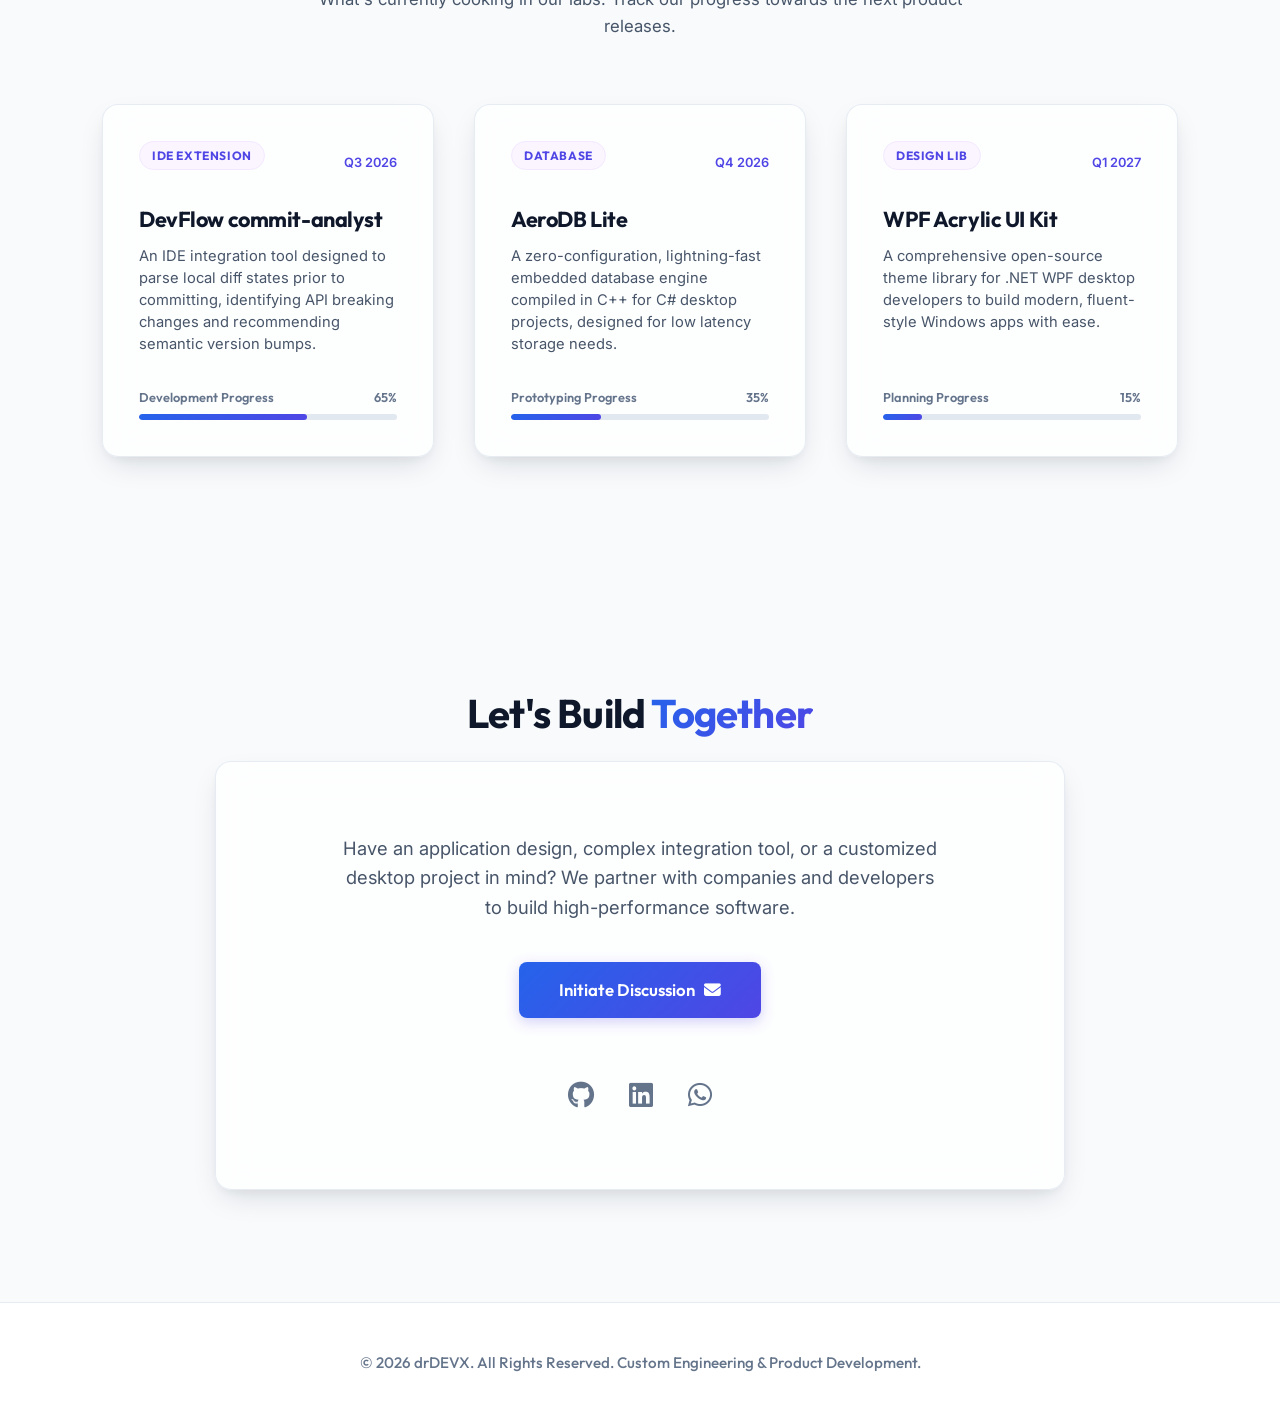
==== commit 1122a7d0: "feat: overhaul UI to premium light theme and rebrand to drDEVX" ====
--- a/index.html
+++ b/index.html
@@ -13,41 +13,41 @@
         gtag('js', new Date());
         gtag('config', 'G-JK61WGNC8G');
     </script>
-    <title>drDEV | Premium Software Solutions & Custom Development</title>
-    <link rel="icon" type="image/png" href="assets/favicon.png">
+    <title>drDEVX | Premium Software Product Lab & Custom Development</title>
+    <link rel="icon" type="image/png" href="assets/dlogo.png">
 
     <!-- SEO Meta Tags -->
     <meta name="description"
-        content="drDEV creates innovative software solutions, custom applications, and premium development services. Specializing in C#, .NET, WPF, and modern web technologies.">
+        content="drDEVX designs and engineers premium software products, developer utilities, and desktop applications. Specializing in C#, .NET, WPF, Electron, and high-performance technologies.">
     <meta name="keywords"
-        content="software development, custom software, drDEV, C#, .NET, WPF, web development, app development, Mirra Browser, developer portfolio">
-    <meta name="author" content="drDEV">
+        content="software product lab, custom software, drDEVX, C#, .NET, WPF, Electron, web development, app development, Mirra Browser, product builder">
+    <meta name="author" content="drDEVX">
     <meta name="robots" content="index, follow">
-    <link rel="canonical" href="https://drdev.pages.dev/">
+    <link rel="canonical" href="https://drdevx.pages.dev/">
 
     <!-- Open Graph / Facebook -->
     <meta property="og:type" content="website">
-    <meta property="og:url" content="https://drdev.pages.dev/">
-    <meta property="og:title" content="drDEV | Premium Software Solutions">
+    <meta property="og:url" content="https://drdevx.pages.dev/">
+    <meta property="og:title" content="drDEVX | Premium Software Product Lab">
     <meta property="og:description"
-        content="Custom software development and innovative solutions. Building powerful applications with modern technologies.">
-    <meta property="og:image" content="https://drdev.pages.dev/assets/logo.png">
-    <meta property="og:site_name" content="drDEV">
+        content="We architect and build premium software products and custom developer tools. Discover our active projects and upcoming releases.">
+    <meta property="og:image" content="https://drdevx.pages.dev/assets/dlogo.png">
+    <meta property="og:site_name" content="drDEVX">
 
     <!-- Twitter Card -->
     <meta name="twitter:card" content="summary_large_image">
-    <meta name="twitter:url" content="https://drdev.pages.dev/">
-    <meta name="twitter:title" content="drDEV | Premium Software Solutions">
+    <meta name="twitter:url" content="https://drdevx.pages.dev/">
+    <meta name="twitter:title" content="drDEVX | Premium Software Product Lab">
     <meta name="twitter:description"
-        content="Custom software development and innovative solutions. Building powerful applications with modern technologies.">
-    <meta name="twitter:image" content="https://drdev.pages.dev/assets/logo.png">
+        content="We architect and build premium software products and custom developer tools. Discover our active projects and upcoming releases.">
+    <meta name="twitter:image" content="https://drdevx.pages.dev/assets/dlogo.png">
 
     <!-- Stylesheets -->
     <link rel="stylesheet" href="styles.css">
     <link rel="preconnect" href="https://fonts.googleapis.com">
     <link rel="preconnect" href="https://fonts.gstatic.com" crossorigin>
     <link
-        href="https://fonts.googleapis.com/css2?family=Inter:wght@300;400;600;800&family=Outfit:wght@300;500;700&display=swap"
+        href="https://fonts.googleapis.com/css2?family=Inter:wght@300;400;500;600;700&family=Outfit:wght@300;400;500;600;700;800&family=JetBrains+Mono:wght@400;500&display=swap"
         rel="stylesheet">
     <link rel="stylesheet" href="https://cdnjs.cloudflare.com/ajax/libs/font-awesome/6.4.0/css/all.min.css">
 
@@ -56,150 +56,293 @@
     {
         "@context": "https://schema.org",
         "@type": "Organization",
-        "name": "drDEV",
-        "url": "https://drdev.pages.dev",
-        "logo": "https://drdev.pages.dev/assets/logo.png",
-        "description": "Premium software solutions and custom application development",
+        "name": "drDEVX",
+        "url": "https://drdevx.pages.dev",
+        "logo": "https://drdevx.pages.dev/assets/dlogo.png",
+        "description": "Premium software solutions and custom product engineering",
         "sameAs": [
-            "https://github.com/drDEV-Creator"
+            "https://github.com/drDEVX-Creator"
         ]
     }
     </script>
 </head>
 
 <body>
-    <div class="scroll-progress"></div>
+    <!-- Scroll Progress Indicator -->
+    <div class="scroll-progress" id="scroll-progress-bar"></div>
+    
+    <!-- Background Design Overlay layers -->
     <div class="noise-overlay"></div>
+    <div class="cursor-glow" id="custom-cursor-glow"></div>
+    
+    <!-- Soft Glow Orbs -->
     <div class="glow-orb orb-1"></div>
     <div class="glow-orb orb-2"></div>
     <div class="glow-orb orb-3"></div>
 
-    <nav class="glass-nav">
+    <!-- Navigation Header -->
+    <nav class="glass-nav" id="main-navigation">
         <div class="logo-container">
             <a href="#home">
-                <img src="assets/logo.png" alt="drDEV Logo" class="nav-logo">
+                <img src="assets/dlogo.png" alt="drDEVX Logo" class="nav-logo" id="nav-brand-logo">
+                <span class="brand-text">
+                    <span class="brand-dr">dr</span><span class="brand-dev">DEV</span><span class="brand-x">X</span>
+                </span>
             </a>
         </div>
-        <ul class="nav-links">
-            <li><a href="#home">Home</a></li>
-            <li><a href="#about">About</a></li>
-            <li><a href="#projects">Projects</a></li>
+        <ul class="nav-links" id="nav-links-list">
+            <li><a href="#home" class="active">Home</a></li>
+            <li><a href="#philosophy">Philosophy</a></li>
+            <li><a href="#products">Products</a></li>
+            <li><a href="#pipeline">Pipeline</a></li>
             <li><a href="#contact">Contact</a></li>
         </ul>
-        <div class="hamburger">
+        <div class="hamburger" id="nav-toggle-btn" aria-label="Toggle Menu">
             <i class="fas fa-bars"></i>
         </div>
     </nav>
 
+    <!-- Hero Section -->
     <header id="home" class="hero-section">
-        <div class="hero-content fade-in-up">
-            <h1 class="glitch" data-text="Issues In. Solutions Out.">Issues In. Solutions Out.</h1>
-            <p class="hero-subtitle typing-text">We design and build custom software tailored to your exact
-                requirements.</p>
-            <div class="cta-group">
-                <a href="#projects" class="btn btn-primary">View Work <i class="fas fa-arrow-right"></i></a>
-                <a href="#contact" class="btn btn-secondary">Get in Touch</a>
+        <div class="hero-grid-container">
+            <div class="hero-text-side fade-in-up">
+                <h1 class="glitch">Engineering High-Performance Software Products.</h1>
+                <p class="hero-subtitle">We build developer utilities, native desktop tools, and reliable software environments designed for speed, efficiency, and elite user experience.</p>
+                <div class="cta-group">
+                    <a href="#products" class="btn btn-primary" id="cta-explore-products">Explore Products <i class="fas fa-arrow-right"></i></a>
+                    <a href="#contact" class="btn btn-secondary" id="cta-partner-up">Partner with Us</a>
+                </div>
+            </div>
+            <div class="hero-visual-side fade-in-up">
+                <!-- Interactive IDE/Terminal Card Widget -->
+                <div class="terminal-card" id="terminal-widget">
+                    <div class="terminal-header">
+                        <div class="terminal-buttons">
+                            <span class="t-btn close"></span>
+                            <span class="t-btn minimize"></span>
+                            <span class="t-btn maximize"></span>
+                        </div>
+                        <span class="terminal-title">drdevx-compiler.sh</span>
+                        <div style="width: 33px;"></div>
+                    </div>
+                    <div class="terminal-body" id="terminal-console-body">
+                        <div class="terminal-line">
+                            <span class="terminal-prompt">&gt;</span>
+                            <span class="terminal-typing" id="terminal-typing-span">npm run compile drdevx-lab</span>
+                        </div>
+                        <!-- Remaining lines are injected dynamically via script.js -->
+                    </div>
+                </div>
             </div>
         </div>
     </header>
 
-    <section id="about" class="section-padding">
+    <!-- Engineering Philosophy -->
+    <section id="philosophy" class="section-padding">
         <div class="container">
-            <h2 class="section-title fade-in">Who is <span class="highlight">drDEV</span>?</h2>
+            <div class="section-header fade-in">
+                <h2 class="section-title">Our Engineering <span class="highlight">Philosophy</span></h2>
+                <p class="section-subtitle">We believe software should be lightning-fast, robust by default, and a joy to interact with.</p>
+            </div>
             <div class="about-grid">
                 <div class="about-card glass-card fade-in">
-                    <i class="fas fa-code icon-large"></i>
-                    <h3>Development</h3>
-                    <p>Crafting clean, efficient, and scalable code for web and mobile applications.</p>
-                </div>
-                <div class="about-card glass-card fade-in delay-100">
-                    <i class="fas fa-layer-group icon-large"></i>
-                    <h3>Design</h3>
-                    <p>Creating intuitive and visually stunning user interfaces with a focus on UX.</p>
-                </div>
-                <div class="about-card glass-card fade-in delay-200">
-                    <i class="fas fa-rocket icon-large"></i>
-                    <h3>Innovation</h3>
-                    <p>Pushing boundaries with modern tech stacks and creative problem solving.</p>
+                    <i class="fas fa-microchip icon-large" aria-hidden="true"></i>
+                    <h3>Desktop Mastery</h3>
+                    <p>Leveraging native operating system frameworks like WPF, C#, and Electron to craft high-fps applications with zero unnecessary overhead.</p>
+                </div>
+                <div class="about-card glass-card fade-in">
+                    <i class="fas fa-code icon-large" aria-hidden="true"></i>
+                    <h3>Developer Experience (DX)</h3>
+                    <p>Building CLI utilities, extensions, and tooling workflow layers that respect developer time, ergonomics, and productivity flow.</p>
+                </div>
+                <div class="about-card glass-card fade-in">
+                    <i class="fas fa-cube icon-large" aria-hidden="true"></i>
+                    <h3>Reliable Architecture</h3>
+                    <p>Writing clean, localized, offline-first structures that work predictably under stress, without requiring heavy cloud connections.</p>
                 </div>
             </div>
         </div>
     </section>
 
-    <section id="projects" class="section-padding">
+    <!-- Product Hub -->
+    <section id="products" class="section-padding">
         <div class="container">
-            <h2 class="section-title fade-in">Featured <span class="highlight">Projects</span></h2>
-            <div class="projects-grid">
-                <!-- Project 1 -->
-                <div class="project-card glass-card fade-in">
-                    <div class="project-image">
-                        <img src="mirra/App.png" alt="Mirra Browser Logo"
-                            style="width: 100%; height: 100%; object-fit: contain; padding: 20px; background: rgba(0,0,0,0.5);">
-                    </div>
-                    <div class="project-info">
+            <div class="section-header fade-in">
+                <h2 class="section-title">The Product <span class="highlight">Hub</span></h2>
+                <p class="section-subtitle">A collection of custom applications built in-house for production use and public release.</p>
+            </div>
+            
+            <div class="products-grid">
+                <!-- Flagship Product: Mirra Browser -->
+                <div class="flagship-showcase glass-card fade-in" id="flagship-product-mirra">
+                    <div class="flagship-image-side">
+                        <div class="flagship-img-wrapper">
+                            <img src="mirra/App.png" alt="Mirra Browser Workspace Visual">
+                        </div>
+                    </div>
+                    <div class="flagship-info-side">
+                        <span class="badge-tag flagship">Flagship Product</span>
                         <h3>Mirra Browser</h3>
-                        <p class="project-tech"><span>C#</span> <span>.NET</span> <span>WPF</span></p>
-                        <p>A tool that allows you to replicate every action you perform on one website onto another site
-                            in real time. Instead of opening two tabs and manually repeating the same actions to compare
-                            different versions of a site, software testers can use this tool to perform efficient and
-                            accurate UI comparisons.</p>
-                        <a href="mirra/project-mirra.html" class="btn-link">View Project <i
-                                class="fas fa-external-link-alt"></i></a>
-                    </div>
-                </div>
-                <!-- Project 2 -->
-                <div class="project-card glass-card fade-in delay-100">
-                    <div class="project-image">
-                        <div class="placeholder-img color-2"></div>
-                    </div>
-                    <div class="project-info">
-                        <h3>Cashbook Android</h3>
-                        <p class="project-tech"><span>Android</span> <span>Kotlin</span> <span>SQLite</span></p>
-                        <p>Comprehensive financial management app for tracking daily expenses and income.</p>
-                        <a href="#" class="btn-link coming-soon">View Project <i
-                                class="fas fa-external-link-alt"></i></a>
-                    </div>
-                </div>
-                <!-- Project 3 -->
-                <div class="project-card glass-card fade-in delay-200">
-                    <div class="project-image">
-                        <div class="placeholder-img color-3"></div>
-                    </div>
-                    <div class="project-info">
-                        <h3>FinReport Engine</h3>
-                        <p class="project-tech"><span>Node.js</span> <span>SQL</span> <span>Electron</span></p>
-                        <p>High-performance reporting engine generating complex financial statements.</p>
-                        <a href="#" class="btn-link coming-soon">View Project <i
-                                class="fas fa-external-link-alt"></i></a>
+                        <div class="project-tech">
+                            <span>C#</span> <span>.NET Core</span> <span>WPF</span> <span>WebView2</span>
+                        </div>
+                        <p>A specialized dual-pane testing browser built for software QA teams. Replicate every scroll, click, keystroke, and navigability trigger across two distinct staging URLs in real time. Perfect for side-by-side UI layout validation, version comparisons, and quick responsiveness testing.</p>
+                        
+                        <ul class="feature-bullets">
+                            <li><i class="fas fa-check-circle" aria-hidden="true"></i> Real-time Scroll & Interaction Mirroring</li>
+                            <li><i class="fas fa-check-circle" aria-hidden="true"></i> Overlay and Side-by-Side Visual Diff engines</li>
+                            <li><i class="fas fa-check-circle" aria-hidden="true"></i> Embedded Axe accessibility audit engine</li>
+                        </ul>
+                        
+                        <div style="display: flex; gap: 1.5rem; align-items: center;">
+                            <a href="mirra/project-mirra.html" class="btn-link" id="mirra-details-link">Learn More <i class="fas fa-arrow-right"></i></a>
+                            <a href="https://github.com/drDEVX-Creator/drdevx/releases/download/v1.0.0/MirraInstaller.exe" class="btn btn-primary" style="padding: 0.5rem 1.25rem; font-size: 0.85rem;" id="mirra-download-link"><i class="fas fa-download"></i> Get Installer</a>
+                        </div>
+                    </div>
+                </div>
+
+                <!-- Secondary Products -->
+                <div class="products-subgrid">
+                    <!-- Cashbook Android -->
+                    <div class="product-card glass-card fade-in" id="product-cashbook">
+                        <div>
+                            <div class="product-card-header">
+                                <span class="badge-tag beta">Active Beta</span>
+                                <i class="fab fa-android" style="font-size: 1.5rem; color: #16a34a;"></i>
+                            </div>
+                            <h4>Cashbook Android</h4>
+                            <p>An offline-first, private personal accounting app. Built using Kotlin and Room SQLite to track ledger balances and income distribution without sending data to external cloud servers.</p>
+                        </div>
+                        <div class="product-card-footer">
+                            <div class="project-tech" style="margin-bottom: 0;">
+                                <span>Kotlin</span> <span>Jetpack Compose</span> <span>Room SQLite</span>
+                            </div>
+                            <a href="#" class="btn-link coming-soon" id="cashbook-project-link">View <i class="fas fa-external-link-alt"></i></a>
+                        </div>
+                    </div>
+
+                    <!-- FinReport Engine -->
+                    <div class="product-card glass-card fade-in" id="product-finreport">
+                        <div>
+                            <div class="product-card-header">
+                                <span class="badge-tag beta">Utility</span>
+                                <i class="fas fa-chart-line" style="font-size: 1.5rem; color: var(--accent-indigo);"></i>
+                            </div>
+                            <h4>FinReport Engine</h4>
+                            <p>A desktop-based reporting utility built to query local SQL ledgers. Generates and exports beautiful, regulatory-compliant PDF sheets and financial statements instantly.</p>
+                        </div>
+                        <div class="product-card-footer">
+                            <div class="project-tech" style="margin-bottom: 0;">
+                                <span>Electron</span> <span>Node.js</span> <span>SQL</span> <span>PDFKit</span>
+                            </div>
+                            <a href="#" class="btn-link coming-soon" id="finreport-project-link">View <i class="fas fa-external-link-alt"></i></a>
+                        </div>
                     </div>
                 </div>
             </div>
         </div>
     </section>
 
+    <!-- Upcoming Pipeline (R&D Lab) -->
+    <section id="pipeline" class="section-padding">
+        <div class="container">
+            <div class="section-header fade-in">
+                <h2 class="section-title">The R&D <span class="highlight">Pipeline</span></h2>
+                <p class="section-subtitle">What's currently cooking in our labs. Track our progress towards the next product releases.</p>
+            </div>
+            
+            <div class="pipeline-timeline">
+                <!-- Pipeline Item 1: DevFlow Extension -->
+                <div class="pipeline-card glass-card fade-in" id="pipeline-devflow">
+                    <div>
+                        <div class="pipeline-meta">
+                            <span class="badge-tag pipeline">IDE Extension</span>
+                            <span style="font-size: 0.8rem; font-weight: 600; color: var(--accent-indigo);">Q3 2026</span>
+                        </div>
+                        <h4>DevFlow commit-analyst</h4>
+                        <p>An IDE integration tool designed to parse local diff states prior to committing, identifying API breaking changes and recommending semantic version bumps.</p>
+                    </div>
+                    <div class="progress-container">
+                        <div class="progress-header">
+                            <span>Development Progress</span>
+                            <span>65%</span>
+                        </div>
+                        <div class="progress-bar">
+                            <div class="progress-fill" style="width: 65%;" aria-label="65 percent complete"></div>
+                        </div>
+                    </div>
+                </div>
+
+                <!-- Pipeline Item 2: AeroDB -->
+                <div class="pipeline-card glass-card fade-in" id="pipeline-aerodb">
+                    <div>
+                        <div class="pipeline-meta">
+                            <span class="badge-tag pipeline">Database</span>
+                            <span style="font-size: 0.8rem; font-weight: 600; color: var(--accent-indigo);">Q4 2026</span>
+                        </div>
+                        <h4>AeroDB Lite</h4>
+                        <p>A zero-configuration, lightning-fast embedded database engine compiled in C++ for C# desktop projects, designed for low latency storage needs.</p>
+                    </div>
+                    <div class="progress-container">
+                        <div class="progress-header">
+                            <span>Prototyping Progress</span>
+                            <span>35%</span>
+                        </div>
+                        <div class="progress-bar">
+                            <div class="progress-fill" style="width: 35%;" aria-label="35 percent complete"></div>
+                        </div>
+                    </div>
+                </div>
+
+                <!-- Pipeline Item 3: WPF Glass Kit -->
+                <div class="pipeline-card glass-card fade-in" id="pipeline-glasskit">
+                    <div>
+                        <div class="pipeline-meta">
+                            <span class="badge-tag pipeline">Design Lib</span>
+                            <span style="font-size: 0.8rem; font-weight: 600; color: var(--accent-indigo);">Q1 2027</span>
+                        </div>
+                        <h4>WPF Acrylic UI Kit</h4>
+                        <p>A comprehensive open-source theme library for .NET WPF desktop developers to build modern, fluent-style Windows apps with ease.</p>
+                    </div>
+                    <div class="progress-container">
+                        <div class="progress-header">
+                            <span>Planning Progress</span>
+                            <span>15%</span>
+                        </div>
+                        <div class="progress-bar">
+                            <div class="progress-fill" style="width: 15%;" aria-label="15 percent complete"></div>
+                        </div>
+                    </div>
+                </div>
+            </div>
+        </div>
+    </section>
+
+    <!-- Collaboration & Contact -->
     <section id="contact" class="section-padding">
         <div class="container contact-container">
-            <h2 class="section-title fade-in">Let's <span class="highlight">Collaborate</span></h2>
-            <div class="contact-box glass-card fade-in-up">
-                <p>Have a project in mind? Let's build something amazing together.</p>
-                <a href="mailto:drdeveloper123@gmail.com" id="contact-btn" class="btn btn-primary btn-large">Say Hello
-                    <i class="fas fa-envelope"></i></a>
+            <h2 class="section-title fade-in">Let's Build <span class="highlight">Together</span></h2>
+            <div class="contact-box glass-card fade-in-up" id="contact-box-panel">
+                <p>Have an application design, complex integration tool, or a customized desktop project in mind? We partner with companies and developers to build high-performance software.</p>
+                <a href="mailto:drdeveloper123@gmail.com" id="contact-btn" class="btn btn-primary btn-large">Initiate Discussion <i class="fas fa-envelope"></i></a>
                 <div class="social-links">
-                    <a href="https://github.com/drDEV-Creator" target="_blank"><i class="fab fa-github"></i></a>
-                    <a href="https://www.linkedin.com/in/rishan-cm-b88712283" target="_blank"><i
-                            class="fab fa-linkedin"></i></a>
-                    <a href="https://wa.me/919995338972" target="_blank"><i class="fab fa-whatsapp"></i></a>
+                    <a href="https://github.com/drDEVX-Creator" target="_blank" aria-label="GitHub"><i class="fab fa-github"></i></a>
+                    <a href="https://www.linkedin.com/in/rishan-cm-b88712283" target="_blank" aria-label="LinkedIn"><i class="fab fa-linkedin"></i></a>
+                    <a href="https://wa.me/919995338972" target="_blank" aria-label="WhatsApp"><i class="fab fa-whatsapp"></i></a>
                 </div>
             </div>
         </div>
     </section>
 
-    <div id="toast" class="toast">Email Copied to Clipboard! <i class="fas fa-check"></i></div>
-
+    <!-- Toast Notification -->
+    <div id="toast" class="toast" role="alert" aria-live="polite">Email Copied to Clipboard! <i class="fas fa-check"></i></div>
+
+    <!-- Footer -->
     <footer>
-        <p>&copy; 2026 drDEV. All Rights Reserved.</p>
+        <p>&copy; 2026 drDEVX. All Rights Reserved. Custom Engineering & Product Development.</p>
     </footer>
 
+    <!-- Scripts -->
     <script src="script.js"></script>
 </body>
 
--- a/styles.css
+++ b/styles.css
@@ -1,19 +1,31 @@
-/* CSS Variables & Reset */
+/* ==========================================
+   CSS Variables & Reset (Light Theme Edition)
+   ========================================== */
 :root {
-    --bg-color: #02040a;
-    --card-bg: rgba(255, 255, 255, 0.02);
-    --card-border: rgba(0, 240, 255, 0.15);
-    --text-primary: #ffffff;
-    --text-secondary: #b0c4de;
-    --accent-cyan: #00f0ff;
-    --accent-blue: #0066ff;
-    --accent-holo: #e0f7fa;
-    --gradient-main: linear-gradient(135deg, var(--accent-cyan), var(--accent-blue));
-    --gradient-holo: linear-gradient(45deg, rgba(0, 240, 255, 0.1), rgba(0, 102, 255, 0.1), rgba(224, 247, 250, 0.1));
+    --bg-color: #f8fafc; /* Slate 50 */
+    --bg-card: rgba(255, 255, 255, 0.75);
+    --border-color: rgba(226, 232, 240, 0.8); /* Slate 200 */
+    --border-hover: rgba(99, 102, 241, 0.3); /* Indigo 500 translucent */
+    --text-primary: #0f172a; /* Slate 900 */
+    --text-secondary: #475569; /* Slate 600 */
+    --text-muted: #64748b; /* Slate 500 */
+    --accent-blue: #2563eb; /* Cobalt Blue */
+    --accent-indigo: #4f46e5; /* Indigo */
+    --accent-cyan: #0ea5e9; /* Sky Blue */
+    
+    --gradient-primary: linear-gradient(135deg, var(--accent-blue), var(--accent-indigo));
+    --gradient-glow: linear-gradient(135deg, rgba(37, 99, 235, 0.05), rgba(79, 70, 229, 0.05));
+    --gradient-highlight: linear-gradient(135deg, rgba(37, 99, 235, 0.1), rgba(79, 70, 229, 0.1));
+    
     --font-heading: 'Outfit', sans-serif;
     --font-body: 'Inter', sans-serif;
-    --glass-shadow: 0 8px 32px 0 rgba(0, 0, 0, 0.37);
+    --font-mono: 'JetBrains Mono', 'Fira Code', monospace;
+    
+    --glass-shadow: 0 12px 30px -8px rgba(15, 23, 42, 0.15), 0 4px 12px -2px rgba(15, 23, 42, 0.05);
+    --glass-shadow-hover: 0 24px 48px -12px rgba(79, 70, 229, 0.22), 0 8px 20px -4px rgba(15, 23, 42, 0.08);
     --glass-blur: blur(16px);
+    
+    --transition-speed: 0.3s;
 }
 
 * {
@@ -35,149 +47,199 @@
     line-height: 1.6;
     -webkit-tap-highlight-color: transparent;
     margin: 0;
-}
-
-/* Background Effects */
+
+}
+
+/* ==========================================
+   Background Glow & Mouse Highlight
+   ========================================== */
 .noise-overlay {
     position: fixed;
     top: 0;
     left: 0;
     width: 100vw;
     height: 100vh;
-    background: url('[data-uri]');
+    background: url('[data-uri]');
     pointer-events: none;
+    z-index: 1;
+}
+
+/* Cursor glow element controlled by script.js */
+.cursor-glow {
+    position: fixed;
+    width: 600px;
+    height: 600px;
+    border-radius: 50%;
+    background: radial-gradient(circle, rgba(99, 102, 241, 0.07) 0%, rgba(255, 255, 255, 0) 70%);
+    pointer-events: none;
+    transform: translate(-50%, -50%);
     z-index: 0;
+    transition: opacity 0.5s ease;
+    opacity: 0;
 }
 
 .glow-orb {
     position: fixed;
     border-radius: 50%;
-    filter: blur(120px);
+    filter: blur(130px);
     z-index: -1;
-    opacity: 0.6;
+    opacity: 0.7;
 }
 
 .orb-1 {
+    width: 500px;
+    height: 500px;
+    background: rgba(37, 99, 235, 0.08);
+    top: -150px;
+    left: -150px;
+    animation: floating-orb 15s infinite ease-in-out;
+}
+
+.orb-2 {
     width: 400px;
     height: 400px;
-    background: var(--accent-blue);
-    top: -100px;
-    left: -100px;
-    animation: floating 10s infinite ease-in-out;
-    opacity: 0.5;
-}
-
-.orb-2 {
-    width: 300px;
-    height: 300px;
-    background: var(--accent-cyan);
-    bottom: -50px;
-    right: -50px;
-    animation: floating 12s infinite ease-in-out reverse;
-    opacity: 0.5;
+    background: rgba(79, 70, 229, 0.06);
+    bottom: -100px;
+    right: -100px;
+    animation: floating-orb 18s infinite ease-in-out reverse;
 }
 
 .orb-3 {
     position: fixed;
-    width: 250px;
-    height: 250px;
-    background: #e0f7fa;
-    top: 40%;
-    left: 40%;
-    filter: blur(100px);
-    opacity: 0.3;
-    z-index: -1;
-    animation: floating 15s infinite ease-in-out 2s;
-}
-
-@keyframes floating {
-    0% {
-        transform: translate(0, 0);
-    }
-
-    50% {
-        transform: translate(30px, 50px);
-    }
-
-    100% {
-        transform: translate(0, 0);
-    }
-}
-
-/* Typography */
-h1,
-h2,
-h3 {
+    width: 350px;
+    height: 350px;
+    background: rgba(14, 165, 233, 0.05);
+    top: 35%;
+    left: 45%;
+    animation: floating-orb 22s infinite ease-in-out 3s;
+}
+
+@keyframes floating-orb {
+    0% { transform: translate(0, 0) scale(1); }
+    50% { transform: translate(50px, 80px) scale(1.1); }
+    100% { transform: translate(0, 0) scale(1); }
+}
+
+/* ==========================================
+   Typography & Typography Utilities
+   ========================================== */
+h1, h2, h3, h4 {
     font-family: var(--font-heading);
     font-weight: 700;
+    letter-spacing: -0.02em;
+    color: var(--text-primary);
 }
 
 a {
     text-decoration: none;
     color: inherit;
-    transition: 0.3s;
+    transition: var(--transition-speed);
 }
 
 .highlight {
-    background: var(--gradient-main);
+    background: var(--gradient-primary);
     -webkit-background-clip: text;
     background-clip: text;
     -webkit-text-fill-color: transparent;
 }
 
-/* Navigation */
+/* ==========================================
+   Navigation
+   ========================================== */
 .glass-nav {
     position: fixed;
     top: 0;
     width: 100%;
-    padding: 1.5rem 5%;
+    padding: 1.5rem 8%;
     display: flex;
     justify-content: space-between;
     align-items: center;
-    background: rgba(2, 4, 10, 0.6);
+    background: rgba(248, 250, 252, 0.75); /* Soft slate 50 */
     backdrop-filter: var(--glass-blur);
-    border-bottom: 1px solid var(--card-border);
-    box-shadow: 0 4px 30px rgba(0, 0, 0, 0.1);
+    -webkit-backdrop-filter: var(--glass-blur);
+    border-bottom: 1px solid var(--border-color);
+    box-shadow: 0 4px 24px -6px rgba(15, 23, 42, 0.08), 0 2px 6px -2px rgba(15, 23, 42, 0.04);
     z-index: 1000;
-    transition: padding 0.3s ease, background 0.3s ease;
-}
-
-/* Scrolled state */
+    transition: padding var(--transition-speed) ease, background var(--transition-speed) ease;
+}
+
 .glass-nav.scrolled {
-    padding: 1rem 5%;
-    background: rgba(5, 5, 5, 0.9);
-    border-bottom: 1px solid rgba(255, 255, 255, 0.1);
+    padding: 1rem 8%;
+    background: rgba(255, 255, 255, 0.85);
+    border-bottom: 1px solid rgba(226, 232, 240, 0.9);
+    box-shadow: 0 14px 36px -12px rgba(15, 23, 42, 0.15), 0 4px 12px -4px rgba(15, 23, 42, 0.05);
 }
 
 .logo-container {
-    cursor: pointer;
+    display: flex;
+    align-items: center;
+}
+
+.logo-container a {
+    display: flex;
+    align-items: center;
+    gap: 10px;
+}
+
+.brand-text {
+    font-family: var(--font-heading);
+    font-weight: 700;
+    font-size: 1.45rem;
+    letter-spacing: -0.03em;
+    display: inline-flex;
+    align-items: center;
+    line-height: 1;
+    user-select: none;
+}
+
+.brand-text .brand-dr {
+    color: #0f172a; /* Dark navy/slate matching the image */
+}
+
+.brand-text .brand-dev {
+    color: #2563eb; /* Vibrant blue matching the image */
+}
+
+.brand-text .brand-x {
+    background: linear-gradient(135deg, #94a3b8 0%, #475569 100%); /* High-contrast metallic silver */
+    -webkit-background-clip: text;
+    background-clip: text;
+    -webkit-text-fill-color: transparent;
+    font-size: 1.15em; /* Slightly larger */
+    margin-left: 1px;
+    display: inline-block;
+    filter: drop-shadow(0 1px 1px rgba(15, 23, 42, 0.08));
 }
 
 .nav-logo {
-    height: 50px;
-    transition: height 0.3s ease;
+    height: 38px;
+    width: auto;
+    object-fit: contain;
+    transition: height var(--transition-speed) ease;
 }
 
 .glass-nav.scrolled .nav-logo {
-    height: 40px;
+    height: 32px;
 }
 
 .nav-links {
     display: flex;
     gap: 3rem;
     list-style: none;
+    align-items: center;
 }
 
 .nav-links a {
-    font-size: 0.9rem;
+    font-size: 0.95rem;
     font-weight: 500;
     color: var(--text-secondary);
     position: relative;
+    padding: 0.25rem 0;
 }
 
 .nav-links a:hover,
 .nav-links a.active {
-    color: var(--text-primary);
+    color: var(--accent-indigo);
 }
 
 .nav-links a::after {
@@ -185,97 +247,212 @@
     position: absolute;
     width: 0;
     height: 2px;
-    bottom: -5px;
+    bottom: -2px;
     left: 0;
-    background: var(--gradient-main);
-    transition: width 0.3s;
-}
-
-.nav-links a:hover::after {
+    background: var(--gradient-primary);
+    transition: width var(--transition-speed);
+}
+
+.nav-links a:hover::after,
+.nav-links a.active::after {
     width: 100%;
 }
 
 .hamburger {
     display: none;
-    font-size: 1.5rem;
+    font-size: 1.4rem;
+    color: var(--text-primary);
     cursor: pointer;
 }
 
-/* Hero Section */
+/* ==========================================
+   Buttons & CTAs
+   ========================================== */
+.btn {
+    padding: 0.75rem 1.75rem;
+    border-radius: 8px;
+    font-family: var(--font-heading);
+    font-weight: 600;
+    font-size: 0.95rem;
+    cursor: pointer;
+    display: inline-flex;
+    align-items: center;
+    justify-content: center;
+    gap: 0.6rem;
+    border: none;
+    transition: all 0.25s cubic-bezier(0.4, 0, 0.2, 1);
+}
+
+.btn-primary {
+    background: var(--gradient-primary);
+    color: #ffffff;
+    box-shadow: 0 4px 14px rgba(79, 70, 229, 0.25);
+}
+
+.btn-primary:hover {
+    box-shadow: 0 6px 20px rgba(79, 70, 229, 0.4);
+    transform: translateY(-2px);
+}
+
+.btn-secondary {
+    background: #ffffff;
+    border: 1px solid var(--border-color);
+    color: var(--text-primary);
+    box-shadow: 0 2px 4px rgba(15, 23, 42, 0.02);
+}
+
+.btn-secondary:hover {
+    background: var(--bg-color);
+    border-color: #cbd5e1;
+    transform: translateY(-2px);
+}
+
+/* ==========================================
+   Hero Section & Interactive Terminal
+   ========================================== */
 .hero-section {
-    height: 100vh;
+    min-height: 100vh;
     display: flex;
     align-items: center;
     justify-content: center;
-    text-align: center;
-    padding: 0 5%;
-    /* Increased side padding for mobile */
-    padding-top: 80px;
-    /* Offset for fixed nav */
+    padding: 120px 8% 80px 8%;
+    position: relative;
+    overflow: hidden;
+}
+
+.hero-grid-container {
+    max-width: 1300px;
+    width: 100%;
+    display: grid;
+    grid-template-columns: 1.1fr 0.9fr;
+    gap: 4rem;
+    align-items: center;
+}
+
+.hero-text-side {
+    text-align: left;
+}
+
+.glitch {
+    font-size: clamp(2.5rem, 5vw, 4rem);
+    line-height: 1.15;
+    margin-bottom: 1.5rem;
+    letter-spacing: -0.03em;
+    font-weight: 800;
+    color: var(--text-primary);
 }
 
 .hero-subtitle {
-    font-size: clamp(1rem, 2vw, 1.5rem);
+    font-size: 1.15rem;
     color: var(--text-secondary);
     margin-bottom: 2.5rem;
-    max-width: 800px;
-    margin-left: auto;
-    margin-right: auto;
+    max-width: 580px;
     line-height: 1.6;
 }
 
-.glitch {
-    font-size: clamp(3rem, 8vw, 5rem);
-    margin-bottom: 1rem;
+.cta-group {
+    display: flex;
+    gap: 1.2rem;
+}
+
+/* Animated Code Terminal Widget */
+.hero-visual-side {
     position: relative;
-    color: var(--text-primary);
-    line-height: 1.1;
-    letter-spacing: -0.02em;
-}
-
-/* Buttons */
-.cta-group {
-    display: flex;
-    gap: 1.5rem;
+    display: flex;
     justify-content: center;
-}
-
-.btn {
-    padding: 0.8rem 2rem;
-    border-radius: 50px;
-    font-family: var(--font-heading);
-    font-weight: 600;
-    cursor: pointer;
-    display: inline-flex;
-    align-items: center;
-    gap: 0.5rem;
-}
-
-.btn-primary {
-    background: var(--gradient-main);
-    color: #000;
-    font-weight: 700;
-    box-shadow: 0 0 20px rgba(0, 240, 255, 0.3);
-}
-
-.btn-primary:hover {
-    box-shadow: 0 0 40px rgba(0, 243, 255, 0.6);
-    transform: translateY(-2px);
-}
-
-.btn-secondary {
-    background: transparent;
-    border: 1px solid var(--text-primary);
-    color: var(--text-primary);
-}
-
-.btn-secondary:hover {
-    background: rgba(255, 255, 255, 0.1);
-}
-
-/* Sections */
+    align-items: center;
+}
+
+.terminal-card {
+    width: 100%;
+    max-width: 500px;
+    background: #0f172a; /* Tech Dark for terminal contrast */
+    border-radius: 12px;
+    box-shadow: 0 30px 60px -15px rgba(15, 23, 42, 0.25), 0 0 0 1px rgba(255, 255, 255, 0.05);
+    overflow: hidden;
+    font-family: var(--font-mono);
+    text-align: left;
+    font-size: 0.85rem;
+    position: relative;
+}
+
+.terminal-header {
+    background: #1e293b;
+    padding: 0.75rem 1rem;
+    display: flex;
+    align-items: center;
+    justify-content: space-between;
+    border-bottom: 1px solid rgba(255, 255, 255, 0.05);
+}
+
+.terminal-buttons {
+    display: flex;
+    gap: 6px;
+}
+
+.t-btn {
+    width: 11px;
+    height: 11px;
+    border-radius: 50%;
+}
+.t-btn.close { background: #ef4444; }
+.t-btn.minimize { background: #eab308; }
+.t-btn.maximize { background: #22c55e; }
+
+.terminal-title {
+    color: #94a3b8;
+    font-size: 0.75rem;
+    position: absolute;
+    left: 50%;
+    transform: translateX(-50%);
+}
+
+.terminal-body {
+    padding: 1.25rem;
+    color: #e2e8f0;
+    min-height: 250px;
+    line-height: 1.6;
+}
+
+.terminal-line {
+    margin-bottom: 0.5rem;
+    display: flex;
+}
+
+.terminal-prompt {
+    color: var(--accent-cyan);
+    margin-right: 0.5rem;
+    user-select: none;
+}
+
+.terminal-output {
+    color: #38bdf8; /* sky blue */
+}
+
+.terminal-keyword { color: #f472b6; } /* pink */
+.terminal-string { color: #34d399; } /* green */
+.terminal-comment { color: #64748b; } /* slate */
+
+/* Typing Caret Animation */
+.terminal-typing {
+    border-right: 2px solid #38bdf8;
+    animation: caret 0.75s step-end infinite;
+    white-space: nowrap;
+    overflow: hidden;
+}
+
+@keyframes caret {
+    from, to { border-color: transparent }
+    50% { border-color: #38bdf8 }
+}
+
+/* ==========================================
+   Sections Standard Layout
+   ========================================== */
 .section-padding {
-    padding: 6rem 1rem;
+    padding: 7rem 8%;
+    position: relative;
+    z-index: 10;
 }
 
 .container {
@@ -283,51 +460,84 @@
     margin: 0 auto;
 }
 
-.section-title {
-    font-size: 3rem;
+.section-header {
     text-align: center;
     margin-bottom: 4rem;
-}
-
-/* Glass Cards */
+    max-width: 700px;
+    margin-left: auto;
+    margin-right: auto;
+}
+
+.section-title {
+    font-size: 2.5rem;
+    margin-bottom: 1rem;
+    letter-spacing: -0.02em;
+}
+
+.section-subtitle {
+    color: var(--text-secondary);
+    font-size: 1.05rem;
+}
+
+/* ==========================================
+   Glass Card System
+   ========================================== */
 .glass-card {
-    background: var(--card-bg);
-    border: 1px solid var(--card-border);
+    background: var(--bg-card);
+    border: 1px solid var(--border-color);
     backdrop-filter: var(--glass-blur);
     -webkit-backdrop-filter: var(--glass-blur);
     border-radius: 16px;
-    padding: 2rem;
-    transition: transform 0.3s, box-shadow 0.3s, border-color 0.3s;
-    box-shadow: 0 4px 30px rgba(0, 0, 0, 0.1);
-    /* Fix for aliasing during 3D transforms */
-    -webkit-backface-visibility: hidden;
-    backface-visibility: hidden;
-    transform: translateZ(0);
+    padding: 2.25rem;
+    box-shadow: var(--glass-shadow);
+    transition: transform 0.4s cubic-bezier(0.165, 0.84, 0.44, 1), 
+                box-shadow 0.4s cubic-bezier(0.165, 0.84, 0.44, 1), 
+                border-color 0.4s ease;
     will-change: transform, box-shadow;
 }
 
 .glass-card:hover {
-    background: rgba(255, 255, 255, 0.05);
     transform: translateY(-5px);
-    /* Pure glow effect without border */
-    box-shadow: 0 8px 40px rgba(0, 240, 255, 0.25), 0 0 60px rgba(0, 240, 255, 0.15), inset 0 0 30px rgba(0, 240, 255, 0.05);
-}
-
-/* About Grid */
+    box-shadow: var(--glass-shadow-hover);
+    border-color: var(--border-hover);
+}
+
+/* ==========================================
+   About / Philosophy Section
+   ========================================== */
 .about-grid {
     display: grid;
-    grid-template-columns: repeat(auto-fit, minmax(280px, 1fr));
+    grid-template-columns: repeat(auto-fit, minmax(320px, 1fr));
     gap: 2rem;
 }
 
 .about-card {
-    text-align: center;
+    text-align: left;
+    position: relative;
+    overflow: hidden;
+}
+
+.about-card::before {
+    content: '';
+    position: absolute;
+    top: 0;
+    left: 0;
+    width: 4px;
+    height: 100%;
+    background: var(--gradient-primary);
+    opacity: 0;
+    transition: opacity var(--transition-speed);
+}
+
+.about-card:hover::before {
+    opacity: 1;
 }
 
 .icon-large {
-    font-size: 3rem;
+    font-size: 2.5rem;
     margin-bottom: 1.5rem;
-    background: var(--gradient-main);
+    display: inline-block;
+    background: var(--gradient-primary);
     -webkit-background-clip: text;
     background-clip: text;
     -webkit-text-fill-color: transparent;
@@ -335,233 +545,366 @@
 
 .about-card h3 {
     margin-bottom: 1rem;
-    font-size: 1.5rem;
+    font-size: 1.35rem;
 }
 
 .about-card p {
     color: var(--text-secondary);
-}
-
-/* Projects Grid */
-.projects-grid {
+    font-size: 0.95rem;
+    line-height: 1.6;
+}
+
+/* ==========================================
+   Product Hub & Showcase (Mirra Flagship)
+   ========================================== */
+.products-grid {
+    display: flex;
+    flex-direction: column;
+    gap: 4rem;
+}
+
+/* Flagship Product Showcase layout */
+.flagship-showcase {
     display: grid;
-    grid-template-columns: repeat(auto-fit, minmax(300px, 1fr));
+    grid-template-columns: 1.15fr 0.85fr;
+    gap: 3.5rem;
+    align-items: center;
+}
+
+.flagship-image-side {
+    background: #f1f5f9;
+    border: 1px solid var(--border-color);
+    border-radius: 16px;
+    overflow: hidden;
+    padding: 1.5rem;
+    box-shadow: var(--glass-shadow);
+    transition: transform var(--transition-speed) ease;
+}
+
+.flagship-image-side:hover {
+    transform: scale(1.01);
+}
+
+.flagship-img-wrapper {
+    background: #0f172a;
+    border-radius: 10px;
+    padding: 1rem;
+    display: flex;
+    justify-content: center;
+    align-items: center;
+    border: 1px solid rgba(15, 23, 42, 0.05);
+}
+
+.flagship-image-side img {
+    width: 100%;
+    height: auto;
+    object-fit: contain;
+    max-height: 320px;
+}
+
+.flagship-info-side {
+    text-align: left;
+}
+
+.badge-tag {
+    display: inline-block;
+    font-family: var(--font-heading);
+    font-size: 0.75rem;
+    font-weight: 700;
+    text-transform: uppercase;
+    letter-spacing: 0.05em;
+    padding: 0.25rem 0.75rem;
+    border-radius: 50px;
+    margin-bottom: 1rem;
+}
+
+.badge-tag.flagship {
+    background: #eff6ff;
+    color: var(--accent-blue);
+    border: 1px solid #dbeafe;
+}
+
+.badge-tag.pipeline {
+    background: #faf5ff;
+    color: var(--accent-indigo);
+    border: 1px solid #f3e8ff;
+}
+
+.badge-tag.beta {
+    background: #f0fdf4;
+    color: #16a34a;
+    border: 1px solid #dcfce7;
+}
+
+.badge-tag.prototype {
+    background: #fef3c7;
+    color: #d97706;
+    border: 1px solid #fef3c7;
+}
+
+.flagship-info-side h3 {
+    font-size: 2.2rem;
+    margin-bottom: 0.75rem;
+}
+
+.project-tech {
+    display: flex;
+    gap: 0.5rem;
+    margin-bottom: 1.25rem;
+    flex-wrap: wrap;
+}
+
+.project-tech span {
+    font-family: var(--font-mono);
+    font-size: 0.75rem;
+    background: #f1f5f9;
+    padding: 0.2rem 0.6rem;
+    border-radius: 6px;
+    color: var(--text-secondary);
+    border: 1px solid var(--border-color);
+}
+
+.flagship-info-side p {
+    color: var(--text-secondary);
+    font-size: 1rem;
+    margin-bottom: 1.5rem;
+    line-height: 1.6;
+}
+
+.feature-bullets {
+    list-style: none;
+    margin-bottom: 2rem;
+}
+
+.feature-bullets li {
+    display: flex;
+    align-items: center;
+    gap: 0.75rem;
+    font-size: 0.95rem;
+    color: var(--text-primary);
+    margin-bottom: 0.6rem;
+}
+
+.feature-bullets li i {
+    color: var(--accent-blue);
+    font-size: 0.85rem;
+}
+
+.btn-link {
+    font-family: var(--font-heading);
+    font-weight: 700;
+    color: var(--accent-blue);
+    display: inline-flex;
+    align-items: center;
+    gap: 0.5rem;
+    font-size: 0.95rem;
+}
+
+.btn-link:hover {
+    color: var(--accent-indigo);
+}
+
+.btn-link:hover i {
+    transform: translateX(3px);
+}
+
+.btn-link i {
+    transition: transform var(--transition-speed);
+}
+
+/* Secondary product grid */
+.products-subgrid {
+    display: grid;
+    grid-template-columns: 1fr 1fr;
     gap: 2.5rem;
 }
 
-.project-card {
-    padding: 0;
-    /* Remove default padding for image flush */
-    overflow: hidden;
+.product-card {
     display: flex;
     flex-direction: column;
-}
-
-.project-image {
-    height: 200px;
-    width: 100%;
+    justify-content: space-between;
+}
+
+.product-card-header {
+    display: flex;
+    justify-content: space-between;
+    align-items: flex-start;
+    margin-bottom: 1.25rem;
+}
+
+.product-card h4 {
+    font-size: 1.4rem;
+    margin-bottom: 0.5rem;
+}
+
+.product-card p {
+    color: var(--text-secondary);
+    font-size: 0.95rem;
+    line-height: 1.6;
+    margin-bottom: 1.5rem;
+    flex-grow: 1;
+}
+
+.product-card-footer {
+    display: flex;
+    justify-content: space-between;
+    align-items: center;
+    margin-top: auto;
+    border-top: 1px solid var(--border-color);
+    padding-top: 1.25rem;
+}
+
+/* ==========================================
+   Upcoming Pipeline (R&D Lab)
+   ========================================== */
+.pipeline-timeline {
+    display: grid;
+    grid-template-columns: repeat(auto-fit, minmax(320px, 1fr));
+    gap: 2.5rem;
+    margin-top: 1rem;
+}
+
+.pipeline-card {
+    display: flex;
+    flex-direction: column;
+    justify-content: space-between;
     position: relative;
     overflow: hidden;
 }
 
-.placeholder-img {
-    width: 100%;
+.pipeline-meta {
+    display: flex;
+    justify-content: space-between;
+    align-items: center;
+    margin-bottom: 1rem;
+}
+
+.pipeline-card h4 {
+    font-size: 1.35rem;
+    margin-bottom: 0.5rem;
+}
+
+.pipeline-card p {
+    color: var(--text-secondary);
+    font-size: 0.92rem;
+    line-height: 1.5;
+    margin-bottom: 2rem;
+}
+
+.progress-container {
+    margin-top: auto;
+}
+
+.progress-header {
+    display: flex;
+    justify-content: space-between;
+    font-size: 0.8rem;
+    font-weight: 600;
+    color: var(--text-muted);
+    margin-bottom: 0.4rem;
+    font-family: var(--font-heading);
+}
+
+.progress-bar {
+    height: 6px;
+    background: #e2e8f0;
+    border-radius: 4px;
+    overflow: hidden;
+}
+
+.progress-fill {
     height: 100%;
-    transition: transform 0.5s;
-}
-
-.color-1 {
-    background: linear-gradient(45deg, #2b0042, #520088);
-}
-
-.color-2 {
-    background: linear-gradient(45deg, #002b28, #005f59);
-}
-
-.color-3 {
-    background: linear-gradient(45deg, #421e00, #884b00);
-}
-
-.project-card:hover .placeholder-img {
-    transform: scale(1.1);
-}
-
-.project-info {
-    padding: 2rem;
-    flex-grow: 1;
-    display: flex;
-    flex-direction: column;
-}
-
-.project-info h3 {
-    font-size: 1.5rem;
-    margin-bottom: 0.5rem;
-}
-
-.project-tech {
-    display: flex;
-    gap: 0.5rem;
-    margin-bottom: 1rem;
-    flex-wrap: wrap;
-}
-
-.project-tech span {
-    font-size: 0.75rem;
-    background: rgba(255, 255, 255, 0.1);
-    padding: 0.2rem 0.6rem;
-    border-radius: 20px;
-    color: var(--accent-cyan);
-}
-
-.project-info p:not(.project-tech) {
+    background: var(--gradient-primary);
+    border-radius: 4px;
+    width: 0%; /* Dynamic animation via scripting or inline */
+    transition: width 1s cubic-bezier(0.4, 0, 0.2, 1);
+}
+
+/* ==========================================
+   Contact & Collaboration Section
+   ========================================== */
+.contact-container {
+    max-width: 850px;
+    margin: 0 auto;
+    text-align: center;
+}
+
+.contact-box {
+    padding: 4.5rem 3rem;
+}
+
+.contact-box p {
+    font-size: 1.15rem;
     color: var(--text-secondary);
-    margin-bottom: 1.5rem;
-    flex-grow: 1;
-}
-
-.btn-link {
-    color: var(--text-primary);
-    font-weight: 600;
-    display: inline-flex;
-    align-items: center;
-    gap: 0.5rem;
-}
-
-.btn-link:hover {
-    color: var(--accent-cyan);
-}
-
-/* Contact */
-.contact-container {
-    max-width: 800px;
-    text-align: center;
-}
-
-.contact-box {
-    padding: 4rem 2rem;
-}
-
-.contact-box p {
-    font-size: 1.2rem;
-    margin-bottom: 2rem;
+    margin-bottom: 2.5rem;
+    max-width: 600px;
+    margin-left: auto;
+    margin-right: auto;
 }
 
 .btn-large {
-    font-size: 1.1rem;
-    padding: 1rem 3rem;
+    font-size: 1.05rem;
+    padding: 0.9rem 2.5rem;
 }
 
 .social-links {
-    margin-top: 3rem;
+    margin-top: 3.5rem;
     display: flex;
     justify-content: center;
-    gap: 2rem;
+    gap: 2.2rem;
 }
 
 .social-links a {
-    font-size: 1.8rem;
-    color: var(--text-secondary);
+    font-size: 1.7rem;
+    color: var(--text-muted);
+    transition: transform var(--transition-speed) ease, color var(--transition-speed) ease;
 }
 
 .social-links a:hover {
-    color: var(--text-primary);
-    transform: translateY(-3px);
-}
-
-/* Footer */
+    color: var(--accent-indigo);
+    transform: translateY(-4px);
+}
+
+/* ==========================================
+   Footer
+   ========================================== */
 footer {
     text-align: center;
-    padding: 2rem;
-    border-top: 1px solid var(--card-border);
-    color: var(--text-secondary);
-    font-size: 0.9rem;
-    background: rgba(0, 0, 0, 0.5);
-}
-
-/* Responsive */
-@media (max-width: 768px) {
-    .nav-links {
-        display: none;
-        /* Hide for now, script will handle toggle if needed or simple stack */
-        position: absolute;
-        top: 70px;
-        left: 0;
-        width: 100%;
-        background: #000;
-        flex-direction: column;
-        padding: 2rem;
-        gap: 1.5rem;
-        text-align: center;
-        border-bottom: 1px solid var(--card-border);
-    }
-
-    .nav-links.active {
-        display: flex;
-    }
-
-    .hamburger {
-        display: block;
-    }
-
-    .glitch {
-        font-size: 3rem;
-    }
-
-    .hero-subtitle {
-        font-size: 1.1rem;
-    }
-}
-
-/* Animations classes controlled by JS */
-.fade-in {
-    opacity: 0;
-    transform: translateY(20px);
-    transition: opacity 0.8s ease-out, transform 0.8s ease-out;
-}
-
-.fade-in-up {
-    opacity: 0;
-    transform: translateY(40px);
-    transition: opacity 0.8s ease-out, transform 0.8s ease-out;
-}
-
-.visible {
-    opacity: 1;
-    transform: translateY(0);
-}
-
-.delay-100 {
-    transition-delay: 0.1s;
-}
-
-.delay-200 {
-    transition-delay: 0.2s;
-}
-
-/* Toast Notification */
+    padding: 3rem 2rem;
+    border-top: 1px solid var(--border-color);
+    color: var(--text-muted);
+    font-size: 0.95rem;
+    background: #ffffff;
+    font-family: var(--font-heading);
+    font-weight: 500;
+}
+
+/* ==========================================
+   Toast Notification System
+   ========================================== */
 .toast {
     position: fixed;
     top: 50%;
     left: 50%;
-    transform: translate(-50%, -50%) scale(0.9);
-    background: rgba(0, 0, 0, 0.8);
-    color: var(--accent-cyan);
-    border: 1px solid var(--accent-cyan);
-    padding: 1.5rem 3rem;
+    transform: translate(-50%, -50%) scale(0.95);
+    background: rgba(255, 255, 255, 0.9);
+    color: var(--accent-indigo);
+    border: 1px solid var(--border-color);
+    padding: 1.25rem 2.5rem;
     border-radius: 12px;
-    font-size: 1.2rem;
+    font-size: 1.05rem;
     font-family: var(--font-heading);
     font-weight: 600;
     backdrop-filter: blur(20px);
+    -webkit-backdrop-filter: blur(20px);
     opacity: 0;
     visibility: hidden;
-    transition: all 0.3s cubic-bezier(0.175, 0.885, 0.32, 1.275);
+    transition: all 0.35s cubic-bezier(0.175, 0.885, 0.32, 1.275);
     z-index: 9999;
-    box-shadow: 0 0 30px rgba(0, 243, 255, 0.3), inset 0 0 20px rgba(0, 243, 255, 0.1);
-    display: flex;
-    align-items: center;
-    gap: 1rem;
-    text-shadow: 0 0 10px rgba(0, 243, 255, 0.5);
+    box-shadow: 0 20px 40px rgba(15, 23, 42, 0.1);
+    display: flex;
+    align-items: center;
+    gap: 0.8rem;
     pointer-events: none;
 }
 
@@ -578,100 +921,120 @@
     left: 0;
     width: 0%;
     height: 3px;
-    background: var(--gradient-main);
+    background: var(--gradient-primary);
     z-index: 1001;
-    box-shadow: 0 0 10px var(--accent-purple);
     transition: width 0.1s linear;
 }
 
-/* Typewriter Effect */
-/* Typewriter Effect (Desktop Only) */
-@media (min-width: 769px) {
-    .typing-text {
-        border-right: 2px solid var(--accent-cyan);
-        white-space: nowrap;
-        overflow: hidden;
-        animation: typing 4s steps(60, end), blink-caret 0.75s step-end infinite;
-        display: inline-block;
-        max-width: 100%;
-    }
-}
-
-/* Mobile Subtitle Fade In */
-@media (max-width: 768px) {
-    .typing-text {
-        border: none;
-        white-space: normal;
-        overflow: visible;
-        width: auto;
-        opacity: 0;
-        animation: fadeInUpText 1s ease-out forwards;
-        animation-delay: 0.5s;
-    }
-
-    @keyframes fadeInUpText {
-        from {
-            opacity: 0;
-            transform: translateY(20px);
-        }
-
-        to {
-            opacity: 1;
-            transform: translateY(0);
-        }
-    }
-}
-
-@keyframes typing {
-    from {
-        width: 0
-    }
-
-    to {
-        width: 100%
-    }
-}
-
-@keyframes blink-caret {
-
-    from,
-    to {
-        border-color: transparent
-    }
-
-    50% {
-        border-color: var(--accent-cyan)
-    }
-}
-
-/* 3D Tilt Prerequisite */
-.glass-card {
-    transition: transform 0.1s ease, box-shadow 0.3s ease;
-    transform-style: preserve-3d;
-    perspective: 1000px;
-}
-
-/* Star Burst Animation */
+/* ==========================================
+   Star Burst Particle Effect (Clean Cobalt)
+   ========================================== */
 .star-burst {
     position: fixed;
-    width: 8px;
-    height: 8px;
-    background: var(--accent-cyan);
+    width: 6px;
+    height: 6px;
+    background: var(--accent-indigo);
     border-radius: 50%;
     pointer-events: none;
     z-index: 100000;
     animation: burst 0.6s ease-out forwards;
-    box-shadow: 0 0 10px var(--accent-cyan), 0 0 20px var(--accent-cyan);
+    box-shadow: 0 0 8px var(--accent-blue);
 }
 
 @keyframes burst {
     0% {
-        transform: translate(0, 0) scale(1);
+        transform: translate(0, 0) scale(1.2);
         opacity: 1;
     }
-
     100% {
         transform: translate(var(--tx), var(--ty)) scale(0);
         opacity: 0;
     }
+}
+
+/* ==========================================
+   Responsive Breakpoints
+   ========================================== */
+@media (max-width: 1024px) {
+    .glass-nav {
+        padding: 1.25rem 5%;
+    }
+    .glass-nav.scrolled {
+        padding: 0.9rem 5%;
+    }
+    .hero-grid-container {
+        grid-template-columns: 1fr;
+        gap: 3rem;
+        text-align: center;
+    }
+    .hero-text-side {
+        text-align: center;
+        display: flex;
+        flex-direction: column;
+        align-items: center;
+    }
+    .cta-group {
+        justify-content: center;
+    }
+    .flagship-showcase {
+        grid-template-columns: 1fr;
+        gap: 2.5rem;
+    }
+    .flagship-image-side {
+        order: 1;
+    }
+    .flagship-info-side {
+        order: 2;
+    }
+}
+
+@media (max-width: 768px) {
+    .nav-links {
+        display: none;
+        position: absolute;
+        top: 100%;
+        left: 0;
+        width: 100%;
+        background: rgba(255, 255, 255, 0.98);
+        flex-direction: column;
+        padding: 2rem;
+        gap: 1.5rem;
+        text-align: center;
+        border-bottom: 1px solid var(--border-color);
+        box-shadow: 0 15px 30px rgba(15, 23, 42, 0.05);
+    }
+
+    .nav-links.active {
+        display: flex;
+    }
+
+    .hamburger {
+        display: block;
+    }
+
+    .section-padding {
+        padding: 5rem 5%;
+    }
+
+    .products-subgrid {
+        grid-template-columns: 1fr;
+        gap: 2rem;
+    }
+
+    .contact-box {
+        padding: 3rem 1.5rem;
+    }
+}
+
+@media (max-width: 480px) {
+    .glitch {
+        font-size: 2.2rem;
+    }
+    .cta-group {
+        flex-direction: column;
+        width: 100%;
+    }
+    .btn {
+        width: 100%;
+    }
 }
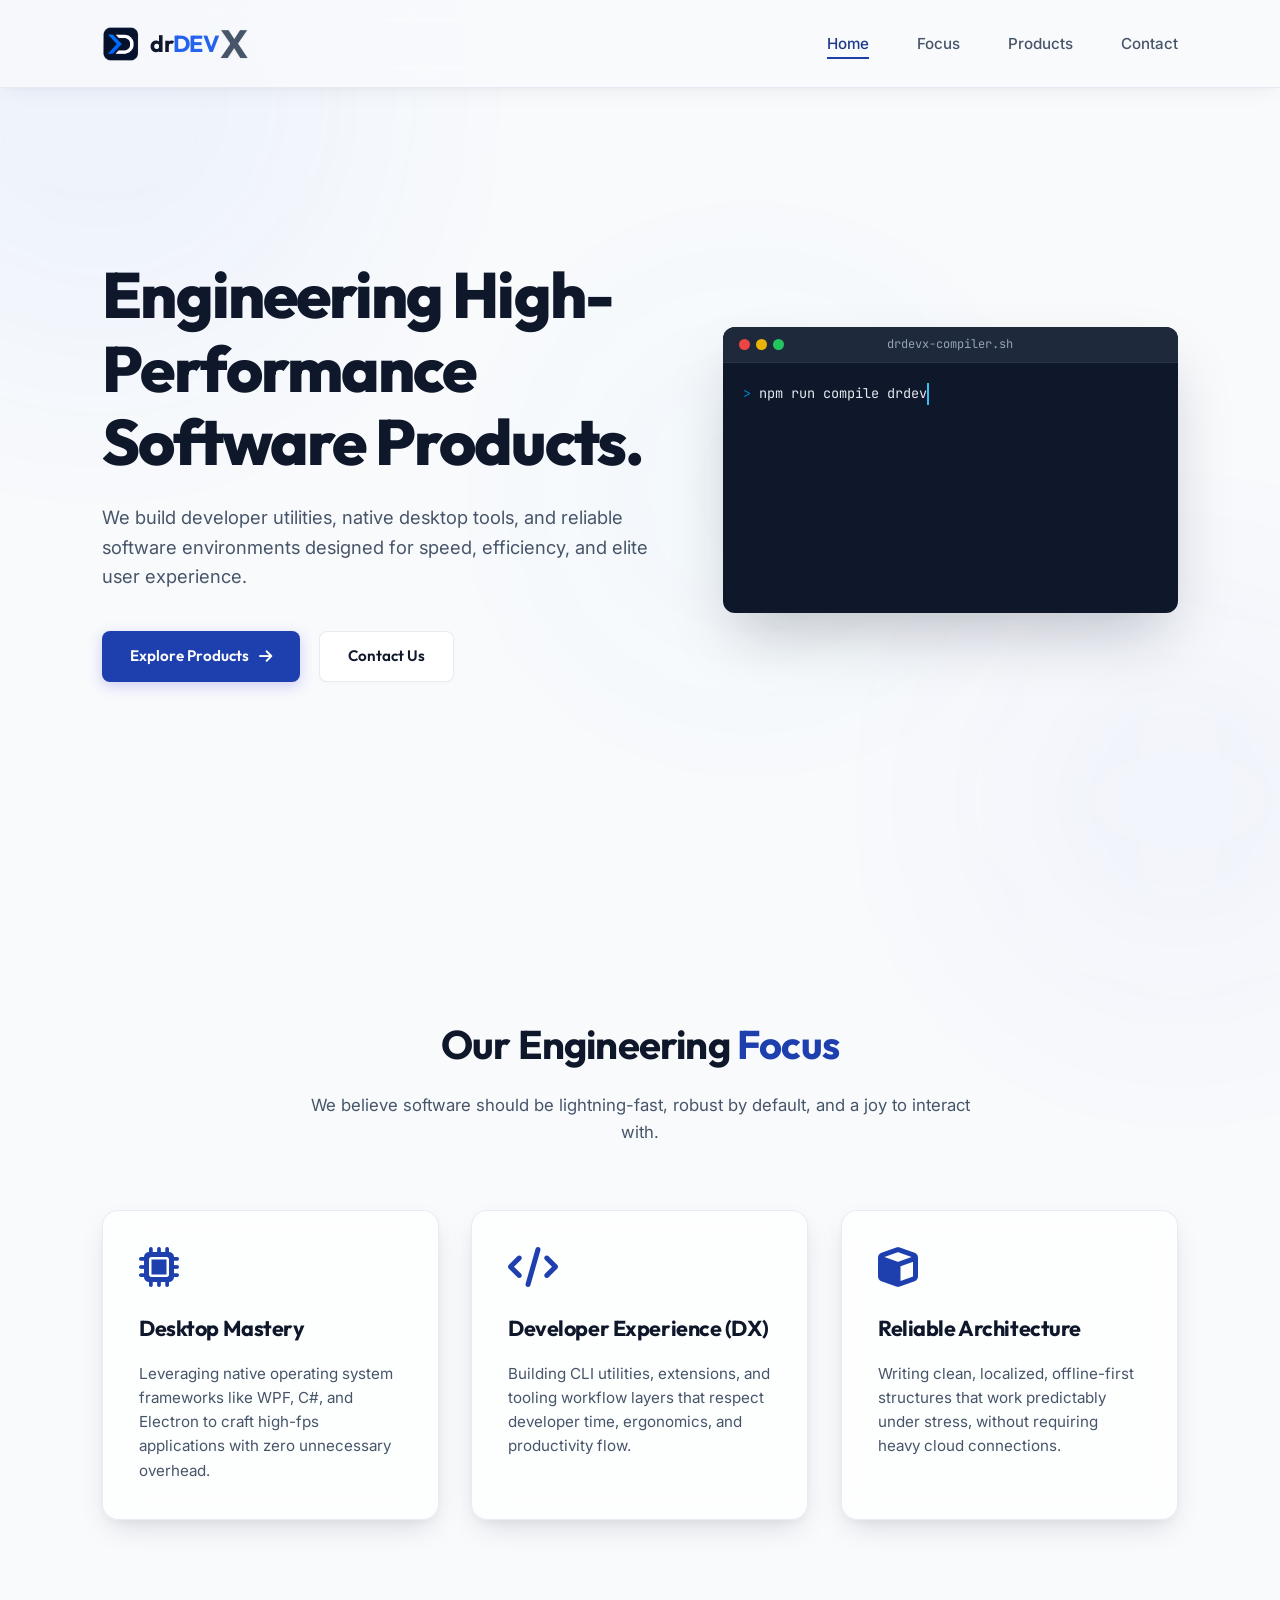
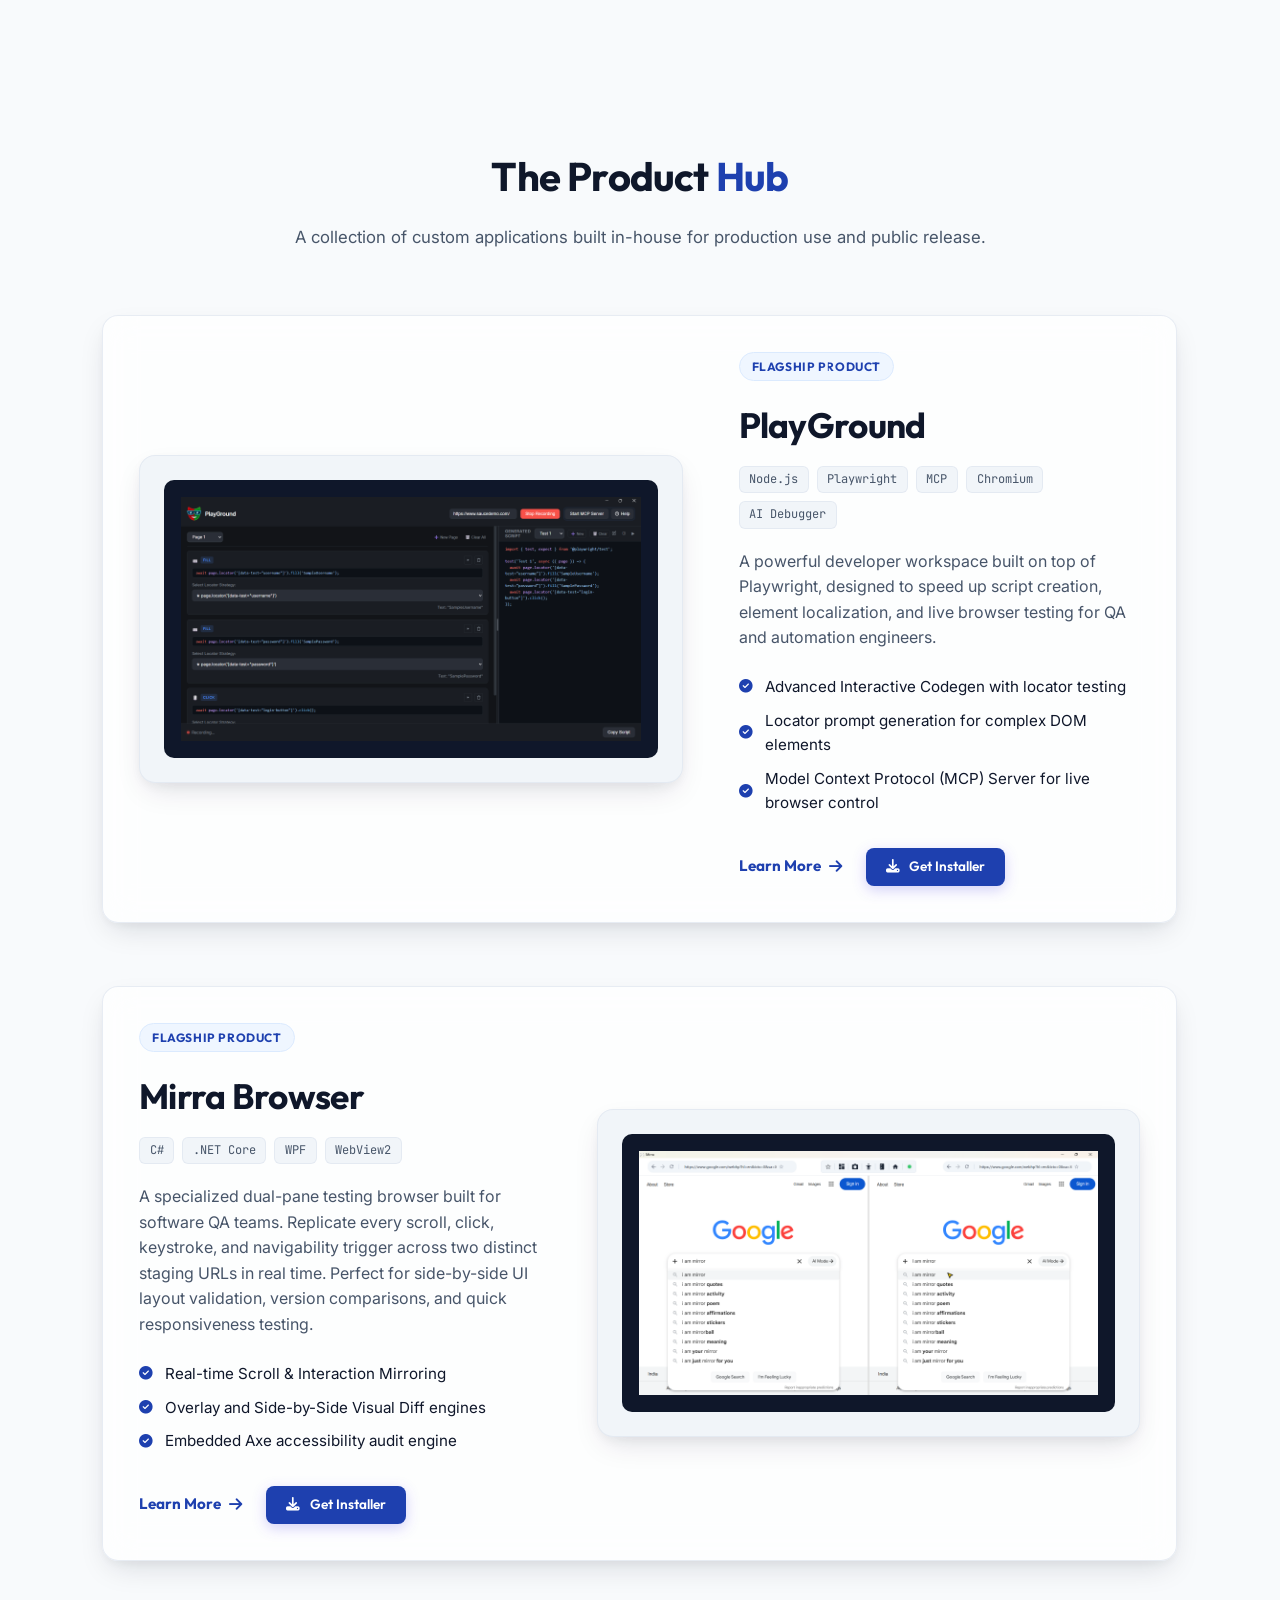
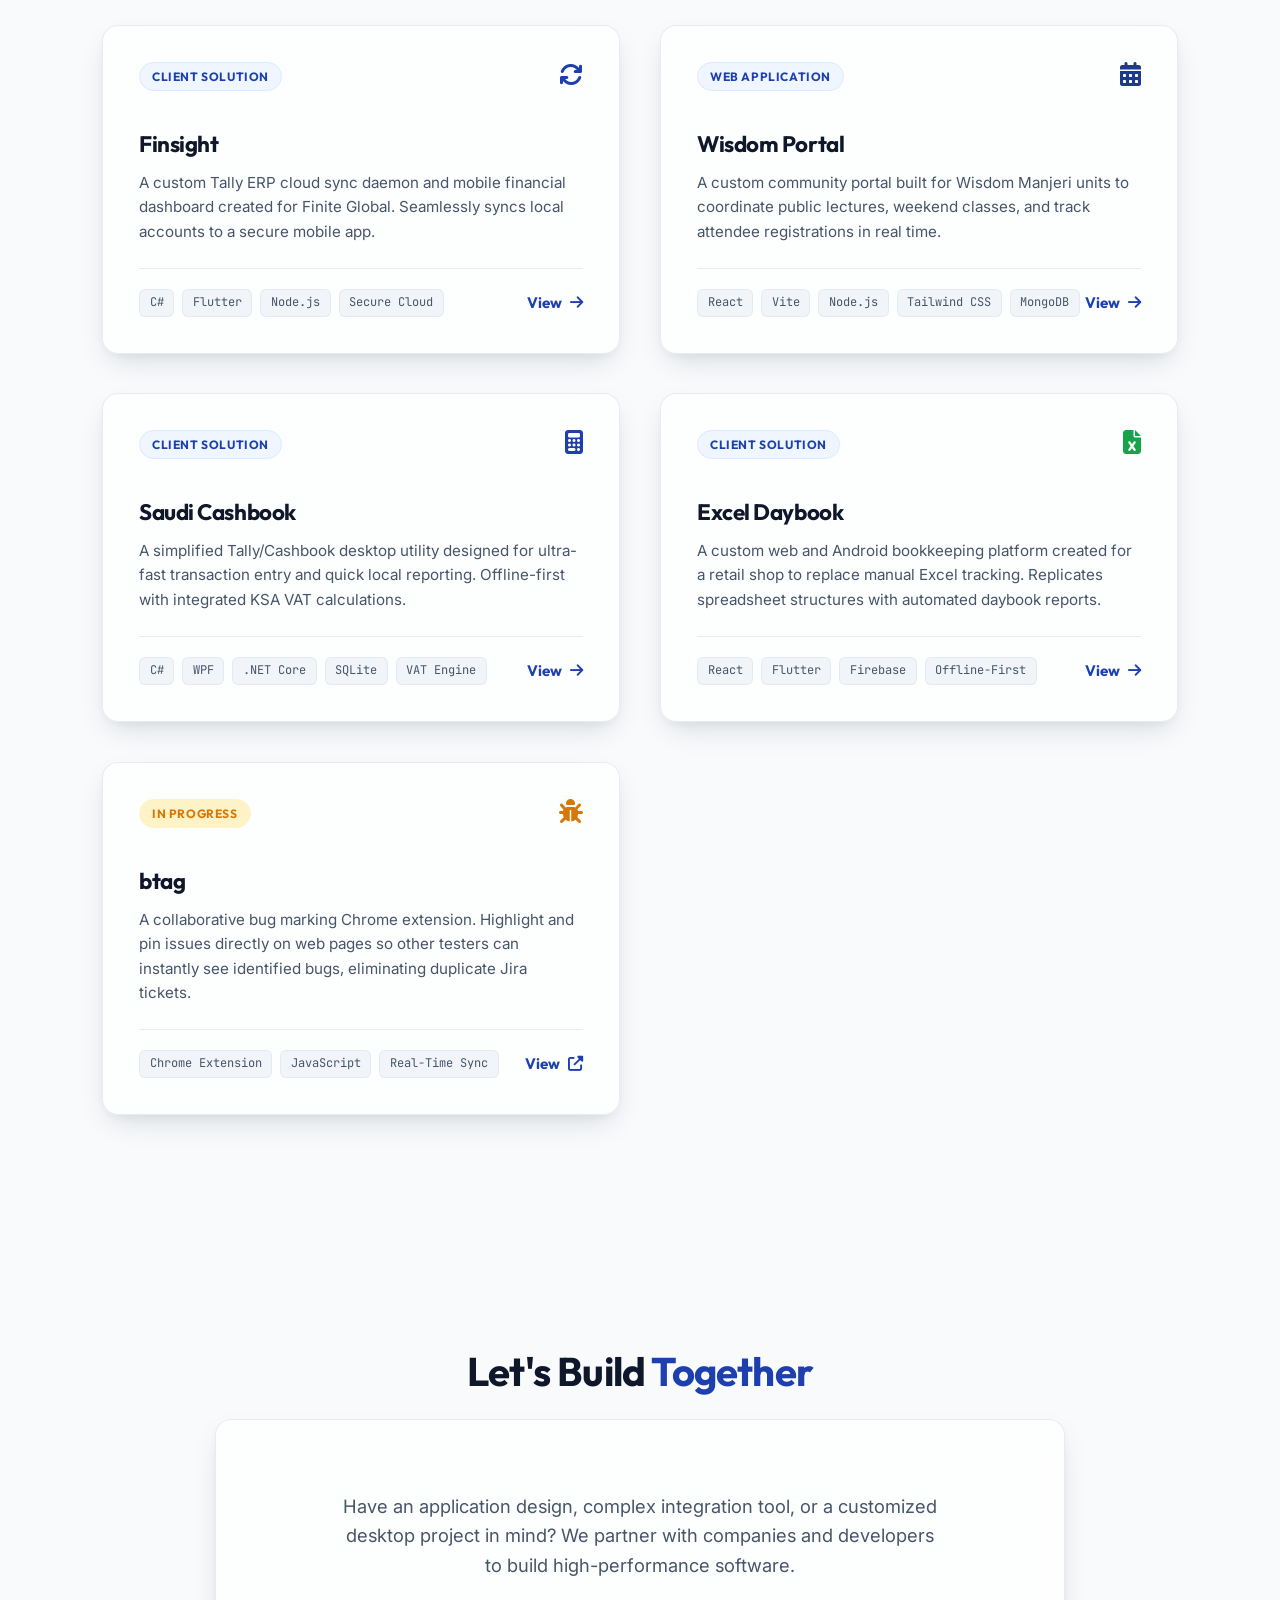
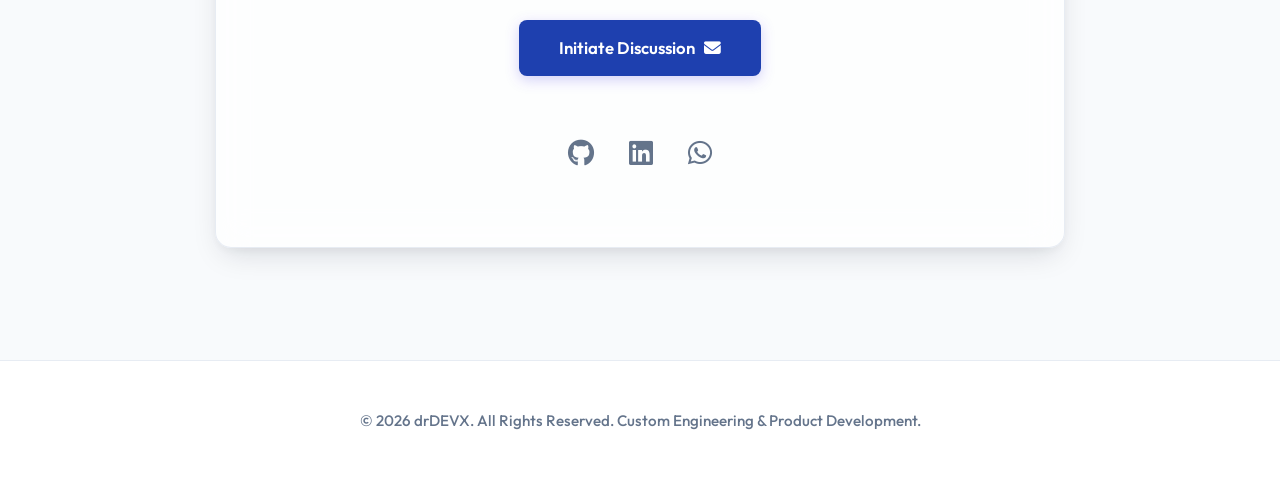
==== commit ca1b784e: "feat: integrate client project detail pages, clean navigation, adjust CTAs and correct download rele" ====
--- a/index.html
+++ b/index.html
@@ -61,7 +61,7 @@
         "logo": "https://drdevx.pages.dev/assets/dlogo.png",
         "description": "Premium software solutions and custom product engineering",
         "sameAs": [
-            "https://github.com/drDEVX-Creator"
+            "https://github.com/drDEV-Creator"
         ]
     }
     </script>
@@ -92,9 +92,8 @@
         </div>
         <ul class="nav-links" id="nav-links-list">
             <li><a href="#home" class="active">Home</a></li>
-            <li><a href="#philosophy">Philosophy</a></li>
+            <li><a href="#focus">Focus</a></li>
             <li><a href="#products">Products</a></li>
-            <li><a href="#pipeline">Pipeline</a></li>
             <li><a href="#contact">Contact</a></li>
         </ul>
         <div class="hamburger" id="nav-toggle-btn" aria-label="Toggle Menu">
@@ -110,7 +109,7 @@
                 <p class="hero-subtitle">We build developer utilities, native desktop tools, and reliable software environments designed for speed, efficiency, and elite user experience.</p>
                 <div class="cta-group">
                     <a href="#products" class="btn btn-primary" id="cta-explore-products">Explore Products <i class="fas fa-arrow-right"></i></a>
-                    <a href="#contact" class="btn btn-secondary" id="cta-partner-up">Partner with Us</a>
+                    <a href="#contact" class="btn btn-secondary" id="cta-partner-up">Contact Us</a>
                 </div>
             </div>
             <div class="hero-visual-side fade-in-up">
@@ -137,11 +136,11 @@
         </div>
     </header>
 
-    <!-- Engineering Philosophy -->
-    <section id="philosophy" class="section-padding">
+    <!-- Engineering Focus -->
+    <section id="focus" class="section-padding">
         <div class="container">
             <div class="section-header fade-in">
-                <h2 class="section-title">Our Engineering <span class="highlight">Philosophy</span></h2>
+                <h2 class="section-title">Our Engineering <span class="highlight">Focus</span></h2>
                 <p class="section-subtitle">We believe software should be lightning-fast, robust by default, and a joy to interact with.</p>
             </div>
             <div class="about-grid">
@@ -173,13 +172,36 @@
             </div>
             
             <div class="products-grid">
+                <!-- Flagship Product: PlayGround -->
+                <div class="flagship-showcase glass-card fade-in" id="flagship-product-playground">
+                    <div class="flagship-image-side">
+                        <div class="flagship-img-wrapper" style="background: #0f172a;">
+                            <img src="Playground/2026-06-07_09h37_10.png" alt="PlayGround Editor Workspace">
+                        </div>
+                    </div>
+                    <div class="flagship-info-side">
+                        <span class="badge-tag flagship">Flagship Product</span>
+                        <h3>PlayGround</h3>
+                        <div class="project-tech">
+                            <span>Node.js</span> <span>Playwright</span> <span>MCP</span> <span>Chromium</span> <span>AI Debugger</span>
+                        </div>
+                        <p>A powerful developer workspace built on top of Playwright, designed to speed up script creation, element localization, and live browser testing for QA and automation engineers.</p>
+                        
+                        <ul class="feature-bullets">
+                            <li><i class="fas fa-check-circle" aria-hidden="true"></i> Advanced Interactive Codegen with locator testing</li>
+                            <li><i class="fas fa-check-circle" aria-hidden="true"></i> Locator prompt generation for complex DOM elements</li>
+                            <li><i class="fas fa-check-circle" aria-hidden="true"></i> Model Context Protocol (MCP) Server for live browser control</li>
+                        </ul>
+                        
+                        <div style="display: flex; gap: 1.5rem; align-items: center;">
+                            <a href="Playground/project-playground.html" class="btn-link" id="playground-details-link">Learn More <i class="fas fa-arrow-right"></i></a>
+                            <a href="Playground/project-playground.html#download" class="btn btn-primary" style="padding: 0.5rem 1.25rem; font-size: 0.85rem;" id="playground-download-link"><i class="fas fa-download"></i> Get Installer</a>
+                        </div>
+                    </div>
+                </div>
+
                 <!-- Flagship Product: Mirra Browser -->
-                <div class="flagship-showcase glass-card fade-in" id="flagship-product-mirra">
-                    <div class="flagship-image-side">
-                        <div class="flagship-img-wrapper">
-                            <img src="mirra/App.png" alt="Mirra Browser Workspace Visual">
-                        </div>
-                    </div>
+                <div class="flagship-showcase glass-card fade-in" id="flagship-product-mirra" style="grid-template-columns: 0.85fr 1.15fr;">
                     <div class="flagship-info-side">
                         <span class="badge-tag flagship">Flagship Product</span>
                         <h3>Mirra Browser</h3>
@@ -196,46 +218,105 @@
                         
                         <div style="display: flex; gap: 1.5rem; align-items: center;">
                             <a href="mirra/project-mirra.html" class="btn-link" id="mirra-details-link">Learn More <i class="fas fa-arrow-right"></i></a>
-                            <a href="https://github.com/drDEVX-Creator/drdevx/releases/download/v1.0.0/MirraInstaller.exe" class="btn btn-primary" style="padding: 0.5rem 1.25rem; font-size: 0.85rem;" id="mirra-download-link"><i class="fas fa-download"></i> Get Installer</a>
+                            <a href="https://github.com/drDEV-Creator/drdev/releases/download/v1.0.0/MirraInstaller.exe" class="btn btn-primary" style="padding: 0.5rem 1.25rem; font-size: 0.85rem;" id="mirra-download-link" target="_blank"><i class="fas fa-download"></i> Get Installer</a>
+                        </div>
+                    </div>
+                    <div class="flagship-image-side">
+                        <div class="flagship-img-wrapper">
+                            <img src="mirra/FirstScreen.png" alt="Mirra Browser Workspace Visual">
                         </div>
                     </div>
                 </div>
 
                 <!-- Secondary Products -->
                 <div class="products-subgrid">
-                    <!-- Cashbook Android -->
+                    <!-- Finsight -->
+                    <div class="product-card glass-card fade-in" id="product-finsight">
+                        <div>
+                            <div class="product-card-header">
+                                <span class="badge-tag flagship">Client Solution</span>
+                                <i class="fas fa-sync" style="font-size: 1.5rem; color: var(--accent-blue);"></i>
+                            </div>
+                            <h4>Finsight</h4>
+                            <p>A custom Tally ERP cloud sync daemon and mobile financial dashboard created for Finite Global. Seamlessly syncs local accounts to a secure mobile app.</p>
+                        </div>
+                        <div class="product-card-footer">
+                            <div class="project-tech" style="margin-bottom: 0;">
+                                <span>C#</span> <span>Flutter</span> <span>Node.js</span> <span>Secure Cloud</span>
+                            </div>
+                            <a href="Finsight/project-finsight.html" class="btn-link" id="finsight-project-link">View <i class="fas fa-arrow-right"></i></a>
+                        </div>
+                    </div>
+
+                    <!-- Wisdom Portal -->
+                    <div class="product-card glass-card fade-in" id="product-wisdom">
+                        <div>
+                            <div class="product-card-header">
+                                <span class="badge-tag flagship">Web Application</span>
+                                <i class="fas fa-calendar-alt" style="font-size: 1.5rem; color: var(--accent-indigo);"></i>
+                            </div>
+                            <h4>Wisdom Portal</h4>
+                            <p>A custom community portal built for Wisdom Manjeri units to coordinate public lectures, weekend classes, and track attendee registrations in real time.</p>
+                        </div>
+                        <div class="product-card-footer">
+                            <div class="project-tech" style="margin-bottom: 0;">
+                                <span>React</span> <span>Vite</span> <span>Node.js</span> <span>Tailwind CSS</span> <span>MongoDB</span>
+                            </div>
+                            <a href="Wisdom/project-wisdom.html" class="btn-link" id="wisdom-project-link">View <i class="fas fa-arrow-right"></i></a>
+                        </div>
+                    </div>
+
+                    <!-- Saudi Cashbook -->
                     <div class="product-card glass-card fade-in" id="product-cashbook">
                         <div>
                             <div class="product-card-header">
-                                <span class="badge-tag beta">Active Beta</span>
-                                <i class="fab fa-android" style="font-size: 1.5rem; color: #16a34a;"></i>
-                            </div>
-                            <h4>Cashbook Android</h4>
-                            <p>An offline-first, private personal accounting app. Built using Kotlin and Room SQLite to track ledger balances and income distribution without sending data to external cloud servers.</p>
-                        </div>
-                        <div class="product-card-footer">
-                            <div class="project-tech" style="margin-bottom: 0;">
-                                <span>Kotlin</span> <span>Jetpack Compose</span> <span>Room SQLite</span>
-                            </div>
-                            <a href="#" class="btn-link coming-soon" id="cashbook-project-link">View <i class="fas fa-external-link-alt"></i></a>
-                        </div>
-                    </div>
-
-                    <!-- FinReport Engine -->
-                    <div class="product-card glass-card fade-in" id="product-finreport">
-                        <div>
-                            <div class="product-card-header">
-                                <span class="badge-tag beta">Utility</span>
-                                <i class="fas fa-chart-line" style="font-size: 1.5rem; color: var(--accent-indigo);"></i>
-                            </div>
-                            <h4>FinReport Engine</h4>
-                            <p>A desktop-based reporting utility built to query local SQL ledgers. Generates and exports beautiful, regulatory-compliant PDF sheets and financial statements instantly.</p>
-                        </div>
-                        <div class="product-card-footer">
-                            <div class="project-tech" style="margin-bottom: 0;">
-                                <span>Electron</span> <span>Node.js</span> <span>SQL</span> <span>PDFKit</span>
-                            </div>
-                            <a href="#" class="btn-link coming-soon" id="finreport-project-link">View <i class="fas fa-external-link-alt"></i></a>
+                                <span class="badge-tag flagship">Client Solution</span>
+                                <i class="fas fa-calculator" style="font-size: 1.5rem; color: var(--accent-blue);"></i>
+                            </div>
+                            <h4>Saudi Cashbook</h4>
+                            <p>A simplified Tally/Cashbook desktop utility designed for ultra-fast transaction entry and quick local reporting. Offline-first with integrated KSA VAT calculations.</p>
+                        </div>
+                        <div class="product-card-footer">
+                            <div class="project-tech" style="margin-bottom: 0;">
+                                <span>C#</span> <span>WPF</span> <span>.NET Core</span> <span>SQLite</span> <span>VAT Engine</span>
+                            </div>
+                            <a href="Saudi-Cashbook/project-cashbook.html" class="btn-link" id="cashbook-project-link">View <i class="fas fa-arrow-right"></i></a>
+                        </div>
+                    </div>
+
+                    <!-- Excel Daybook -->
+                    <div class="product-card glass-card fade-in" id="product-excel">
+                        <div>
+                            <div class="product-card-header">
+                                <span class="badge-tag flagship">Client Solution</span>
+                                <i class="fas fa-file-excel" style="font-size: 1.5rem; color: #16a34a;"></i>
+                            </div>
+                            <h4>Excel Daybook</h4>
+                            <p>A custom web and Android bookkeeping platform created for a retail shop to replace manual Excel tracking. Replicates spreadsheet structures with automated daybook reports.</p>
+                        </div>
+                        <div class="product-card-footer">
+                            <div class="project-tech" style="margin-bottom: 0;">
+                                <span>React</span> <span>Flutter</span> <span>Firebase</span> <span>Offline-First</span>
+                            </div>
+                            <a href="Excel-Daybook/project-excel.html" class="btn-link" id="excel-project-link">View <i class="fas fa-arrow-right"></i></a>
+                        </div>
+                    </div>
+
+                    <!-- btag -->
+                    <div class="product-card glass-card fade-in" id="product-btag">
+                        <div>
+                            <div class="product-card-header">
+                                <span class="badge-tag prototype">In Progress</span>
+                                <i class="fas fa-bug" style="font-size: 1.5rem; color: #d97706;"></i>
+                            </div>
+                            <h4>btag</h4>
+                            <p>A collaborative bug marking Chrome extension. Highlight and pin issues directly on web pages so other testers can instantly see identified bugs, eliminating duplicate Jira tickets.</p>
+                        </div>
+                        <div class="product-card-footer">
+                            <div class="project-tech" style="margin-bottom: 0;">
+                                <span>Chrome Extension</span> <span>JavaScript</span> <span>Real-Time Sync</span>
+                            </div>
+                            <a href="#" class="btn-link coming-soon" id="btag-project-link">View <i class="fas fa-external-link-alt"></i></a>
                         </div>
                     </div>
                 </div>
@@ -243,80 +324,6 @@
         </div>
     </section>
 
-    <!-- Upcoming Pipeline (R&D Lab) -->
-    <section id="pipeline" class="section-padding">
-        <div class="container">
-            <div class="section-header fade-in">
-                <h2 class="section-title">The R&D <span class="highlight">Pipeline</span></h2>
-                <p class="section-subtitle">What's currently cooking in our labs. Track our progress towards the next product releases.</p>
-            </div>
-            
-            <div class="pipeline-timeline">
-                <!-- Pipeline Item 1: DevFlow Extension -->
-                <div class="pipeline-card glass-card fade-in" id="pipeline-devflow">
-                    <div>
-                        <div class="pipeline-meta">
-                            <span class="badge-tag pipeline">IDE Extension</span>
-                            <span style="font-size: 0.8rem; font-weight: 600; color: var(--accent-indigo);">Q3 2026</span>
-                        </div>
-                        <h4>DevFlow commit-analyst</h4>
-                        <p>An IDE integration tool designed to parse local diff states prior to committing, identifying API breaking changes and recommending semantic version bumps.</p>
-                    </div>
-                    <div class="progress-container">
-                        <div class="progress-header">
-                            <span>Development Progress</span>
-                            <span>65%</span>
-                        </div>
-                        <div class="progress-bar">
-                            <div class="progress-fill" style="width: 65%;" aria-label="65 percent complete"></div>
-                        </div>
-                    </div>
-                </div>
-
-                <!-- Pipeline Item 2: AeroDB -->
-                <div class="pipeline-card glass-card fade-in" id="pipeline-aerodb">
-                    <div>
-                        <div class="pipeline-meta">
-                            <span class="badge-tag pipeline">Database</span>
-                            <span style="font-size: 0.8rem; font-weight: 600; color: var(--accent-indigo);">Q4 2026</span>
-                        </div>
-                        <h4>AeroDB Lite</h4>
-                        <p>A zero-configuration, lightning-fast embedded database engine compiled in C++ for C# desktop projects, designed for low latency storage needs.</p>
-                    </div>
-                    <div class="progress-container">
-                        <div class="progress-header">
-                            <span>Prototyping Progress</span>
-                            <span>35%</span>
-                        </div>
-                        <div class="progress-bar">
-                            <div class="progress-fill" style="width: 35%;" aria-label="35 percent complete"></div>
-                        </div>
-                    </div>
-                </div>
-
-                <!-- Pipeline Item 3: WPF Glass Kit -->
-                <div class="pipeline-card glass-card fade-in" id="pipeline-glasskit">
-                    <div>
-                        <div class="pipeline-meta">
-                            <span class="badge-tag pipeline">Design Lib</span>
-                            <span style="font-size: 0.8rem; font-weight: 600; color: var(--accent-indigo);">Q1 2027</span>
-                        </div>
-                        <h4>WPF Acrylic UI Kit</h4>
-                        <p>A comprehensive open-source theme library for .NET WPF desktop developers to build modern, fluent-style Windows apps with ease.</p>
-                    </div>
-                    <div class="progress-container">
-                        <div class="progress-header">
-                            <span>Planning Progress</span>
-                            <span>15%</span>
-                        </div>
-                        <div class="progress-bar">
-                            <div class="progress-fill" style="width: 15%;" aria-label="15 percent complete"></div>
-                        </div>
-                    </div>
-                </div>
-            </div>
-        </div>
-    </section>
 
     <!-- Collaboration & Contact -->
     <section id="contact" class="section-padding">
@@ -326,7 +333,7 @@
                 <p>Have an application design, complex integration tool, or a customized desktop project in mind? We partner with companies and developers to build high-performance software.</p>
                 <a href="mailto:drdeveloper123@gmail.com" id="contact-btn" class="btn btn-primary btn-large">Initiate Discussion <i class="fas fa-envelope"></i></a>
                 <div class="social-links">
-                    <a href="https://github.com/drDEVX-Creator" target="_blank" aria-label="GitHub"><i class="fab fa-github"></i></a>
+                    <a href="https://github.com/drDEV-Creator" target="_blank" aria-label="GitHub"><i class="fab fa-github"></i></a>
                     <a href="https://www.linkedin.com/in/rishan-cm-b88712283" target="_blank" aria-label="LinkedIn"><i class="fab fa-linkedin"></i></a>
                     <a href="https://wa.me/919995338972" target="_blank" aria-label="WhatsApp"><i class="fab fa-whatsapp"></i></a>
                 </div>
--- a/styles.css
+++ b/styles.css
@@ -5,24 +5,24 @@
     --bg-color: #f8fafc; /* Slate 50 */
     --bg-card: rgba(255, 255, 255, 0.75);
     --border-color: rgba(226, 232, 240, 0.8); /* Slate 200 */
-    --border-hover: rgba(99, 102, 241, 0.3); /* Indigo 500 translucent */
+    --border-hover: rgba(30, 64, 175, 0.3); /* Dark Blue translucent */
     --text-primary: #0f172a; /* Slate 900 */
     --text-secondary: #475569; /* Slate 600 */
     --text-muted: #64748b; /* Slate 500 */
-    --accent-blue: #2563eb; /* Cobalt Blue */
-    --accent-indigo: #4f46e5; /* Indigo */
-    --accent-cyan: #0ea5e9; /* Sky Blue */
+    --accent-blue: #1e40af; /* Premium Dark Blue */
+    --accent-indigo: #1e3a8a; /* Deep Navy Blue */
+    --accent-cyan: #0284c7; /* Sky Blue */
     
-    --gradient-primary: linear-gradient(135deg, var(--accent-blue), var(--accent-indigo));
-    --gradient-glow: linear-gradient(135deg, rgba(37, 99, 235, 0.05), rgba(79, 70, 229, 0.05));
-    --gradient-highlight: linear-gradient(135deg, rgba(37, 99, 235, 0.1), rgba(79, 70, 229, 0.1));
+    --gradient-primary: var(--accent-blue);
+    --gradient-glow: rgba(30, 64, 175, 0.03);
+    --gradient-highlight: rgba(30, 64, 175, 0.08);
     
     --font-heading: 'Outfit', sans-serif;
     --font-body: 'Inter', sans-serif;
     --font-mono: 'JetBrains Mono', 'Fira Code', monospace;
     
     --glass-shadow: 0 12px 30px -8px rgba(15, 23, 42, 0.15), 0 4px 12px -2px rgba(15, 23, 42, 0.05);
-    --glass-shadow-hover: 0 24px 48px -12px rgba(79, 70, 229, 0.22), 0 8px 20px -4px rgba(15, 23, 42, 0.08);
+    --glass-shadow-hover: 0 24px 48px -12px rgba(30, 64, 175, 0.18), 0 8px 20px -4px rgba(15, 23, 42, 0.08);
     --glass-blur: blur(16px);
     
     --transition-speed: 0.3s;
@@ -137,10 +137,7 @@
 }
 
 .highlight {
-    background: var(--gradient-primary);
-    -webkit-background-clip: text;
-    background-clip: text;
-    -webkit-text-fill-color: transparent;
+    color: var(--gradient-primary);
 }
 
 /* ==========================================
@@ -201,11 +198,8 @@
 }
 
 .brand-text .brand-x {
-    background: linear-gradient(135deg, #94a3b8 0%, #475569 100%); /* High-contrast metallic silver */
-    -webkit-background-clip: text;
-    background-clip: text;
-    -webkit-text-fill-color: transparent;
-    font-size: 1.15em; /* Slightly larger */
+    color: #475569; /* High-contrast slate */
+    font-size: 1.7em; /* Set to 1.7em as requested */
     margin-left: 1px;
     display: inline-block;
     filter: drop-shadow(0 1px 1px rgba(15, 23, 42, 0.08));
@@ -715,7 +709,7 @@
 /* Secondary product grid */
 .products-subgrid {
     display: grid;
-    grid-template-columns: 1fr 1fr;
+    grid-template-columns: repeat(2, 1fr);
     gap: 2.5rem;
 }
 
@@ -956,6 +950,10 @@
    Responsive Breakpoints
    ========================================== */
 @media (max-width: 1024px) {
+    .products-subgrid {
+        grid-template-columns: repeat(2, 1fr);
+        gap: 2rem;
+    }
     .glass-nav {
         padding: 1.25rem 5%;
     }
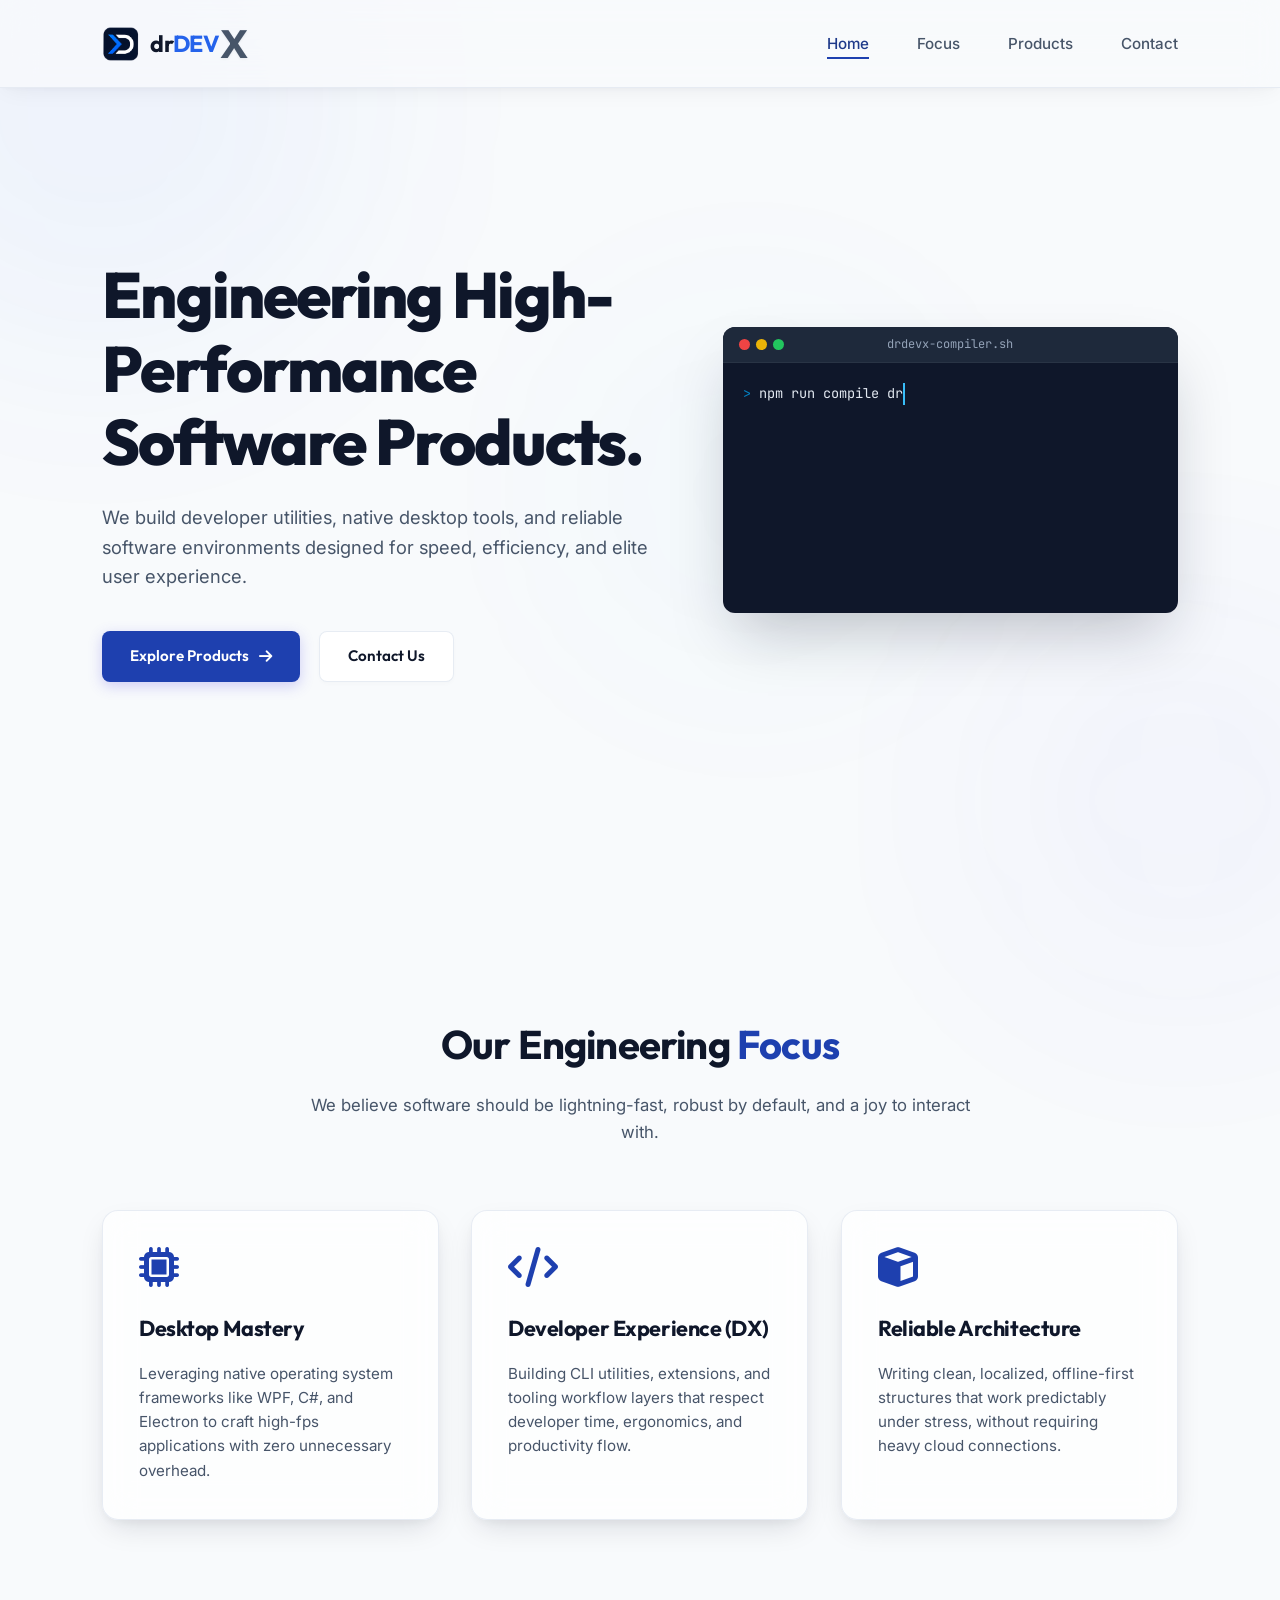
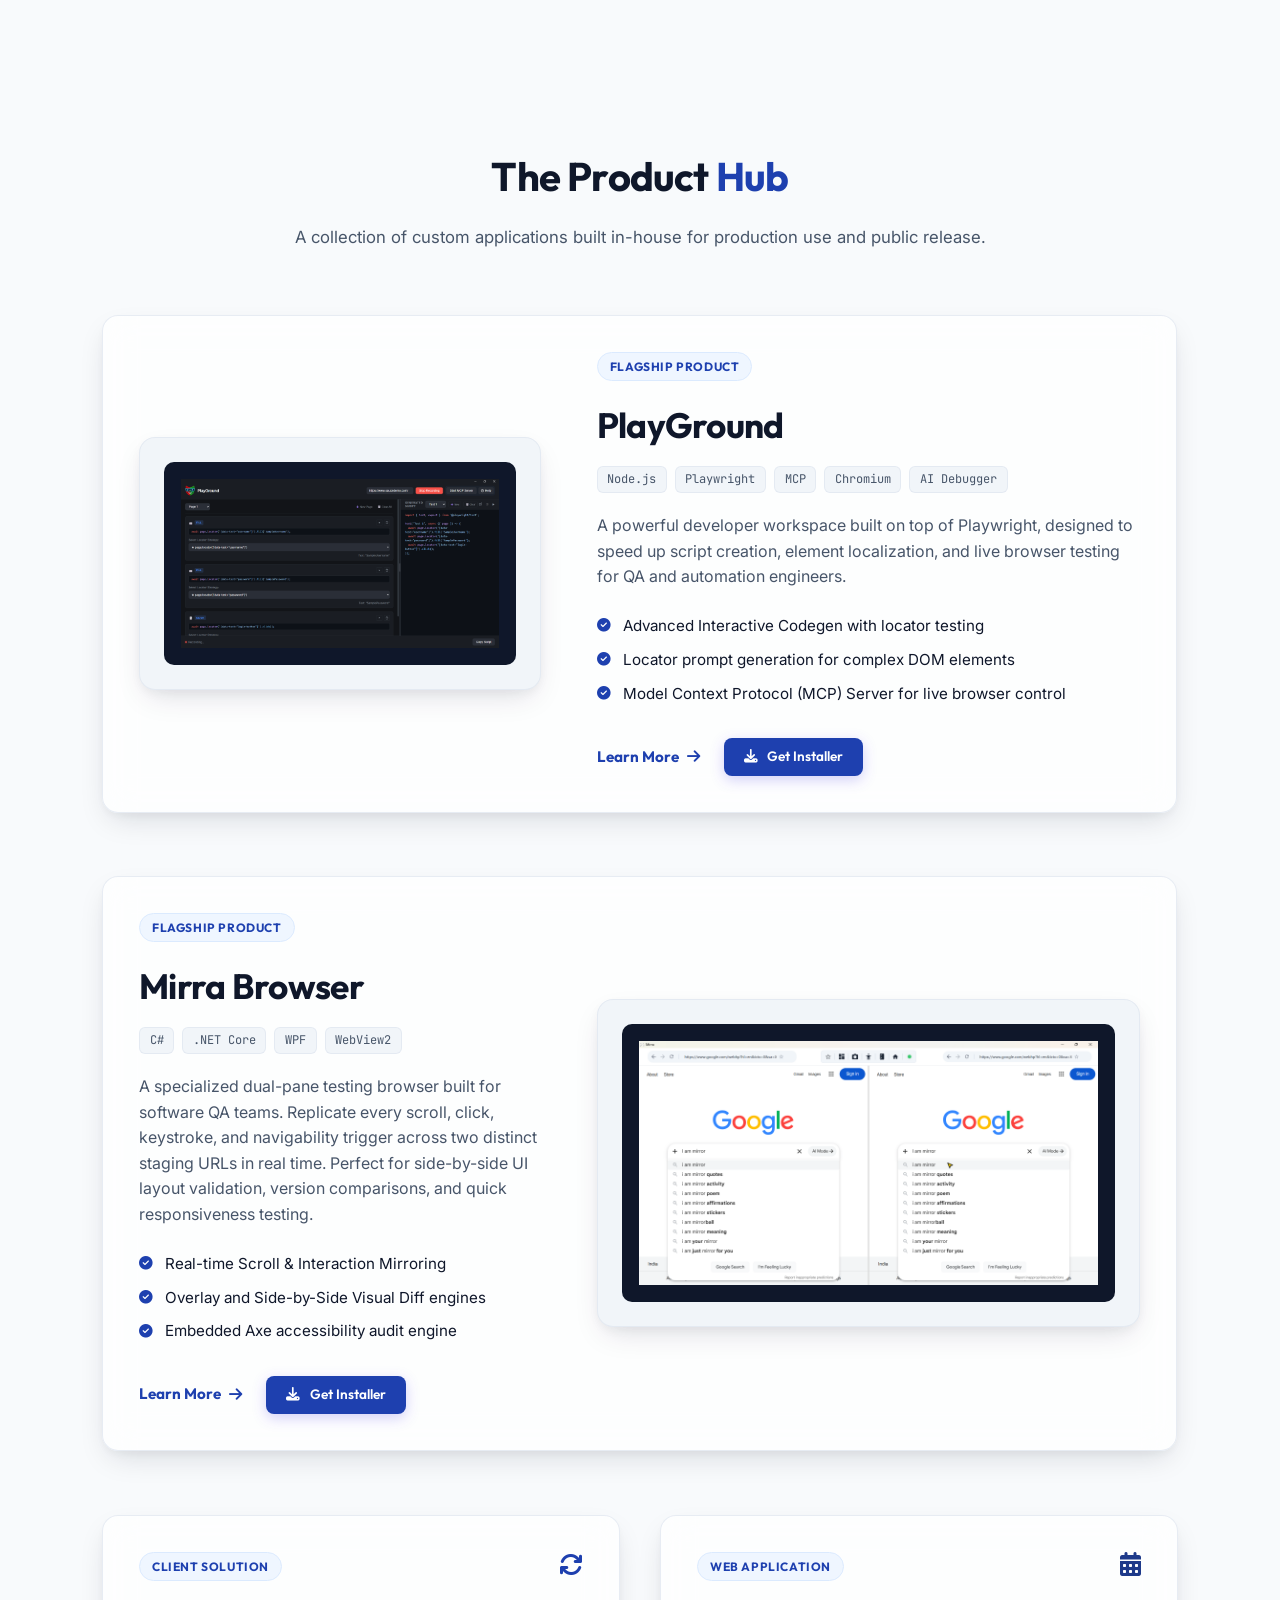
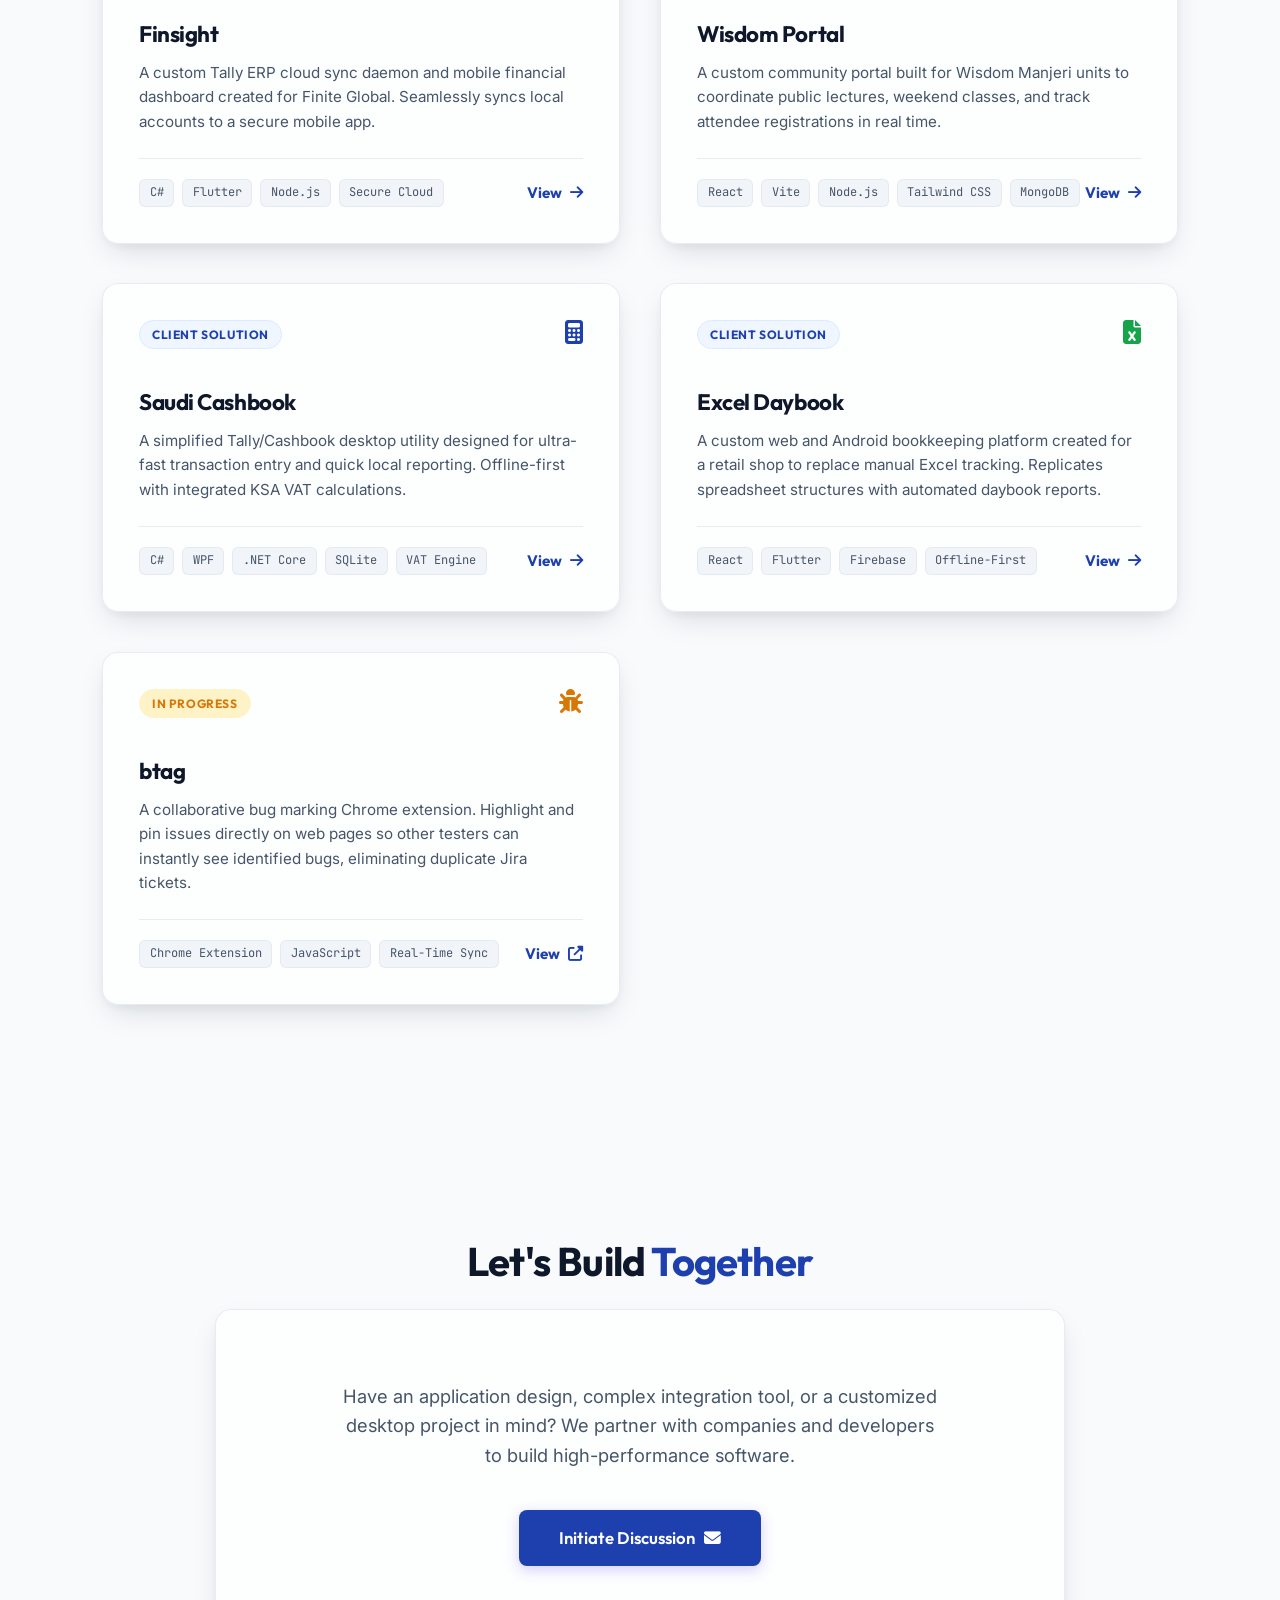
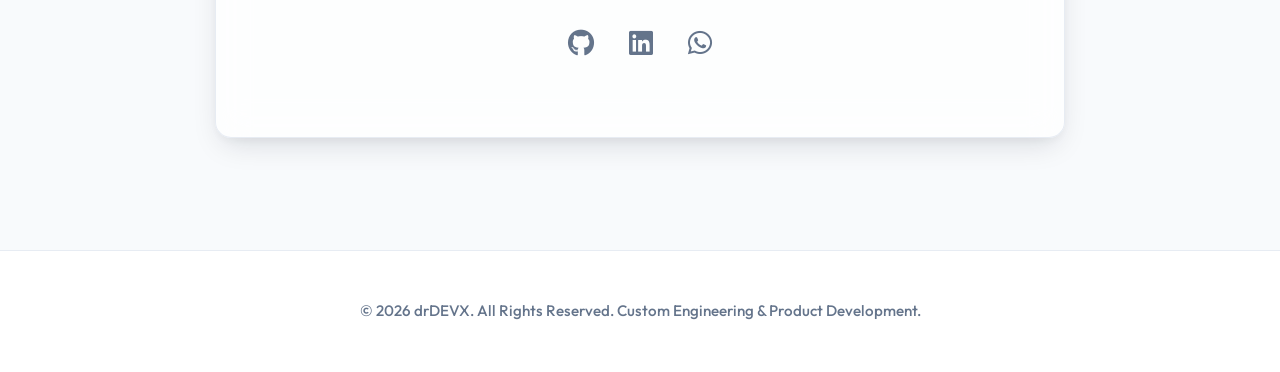
==== commit 8dba2611: "fix: resolve mobile layout squishing and media query syntax error in mirra section" ====
--- a/index.html
+++ b/index.html
@@ -201,7 +201,7 @@
                 </div>
 
                 <!-- Flagship Product: Mirra Browser -->
-                <div class="flagship-showcase glass-card fade-in" id="flagship-product-mirra" style="grid-template-columns: 0.85fr 1.15fr;">
+                <div class="flagship-showcase glass-card fade-in" id="flagship-product-mirra">
                     <div class="flagship-info-side">
                         <span class="badge-tag flagship">Flagship Product</span>
                         <h3>Mirra Browser</h3>
--- a/styles.css
+++ b/styles.css
@@ -557,10 +557,9 @@
     gap: 4rem;
 }
 
-/* Flagship Product Showcase layout */
 .flagship-showcase {
     display: grid;
-    grid-template-columns: 1.15fr 0.85fr;
+    grid-template-columns: 0.85fr 1.15fr;
     gap: 3.5rem;
     align-items: center;
 }
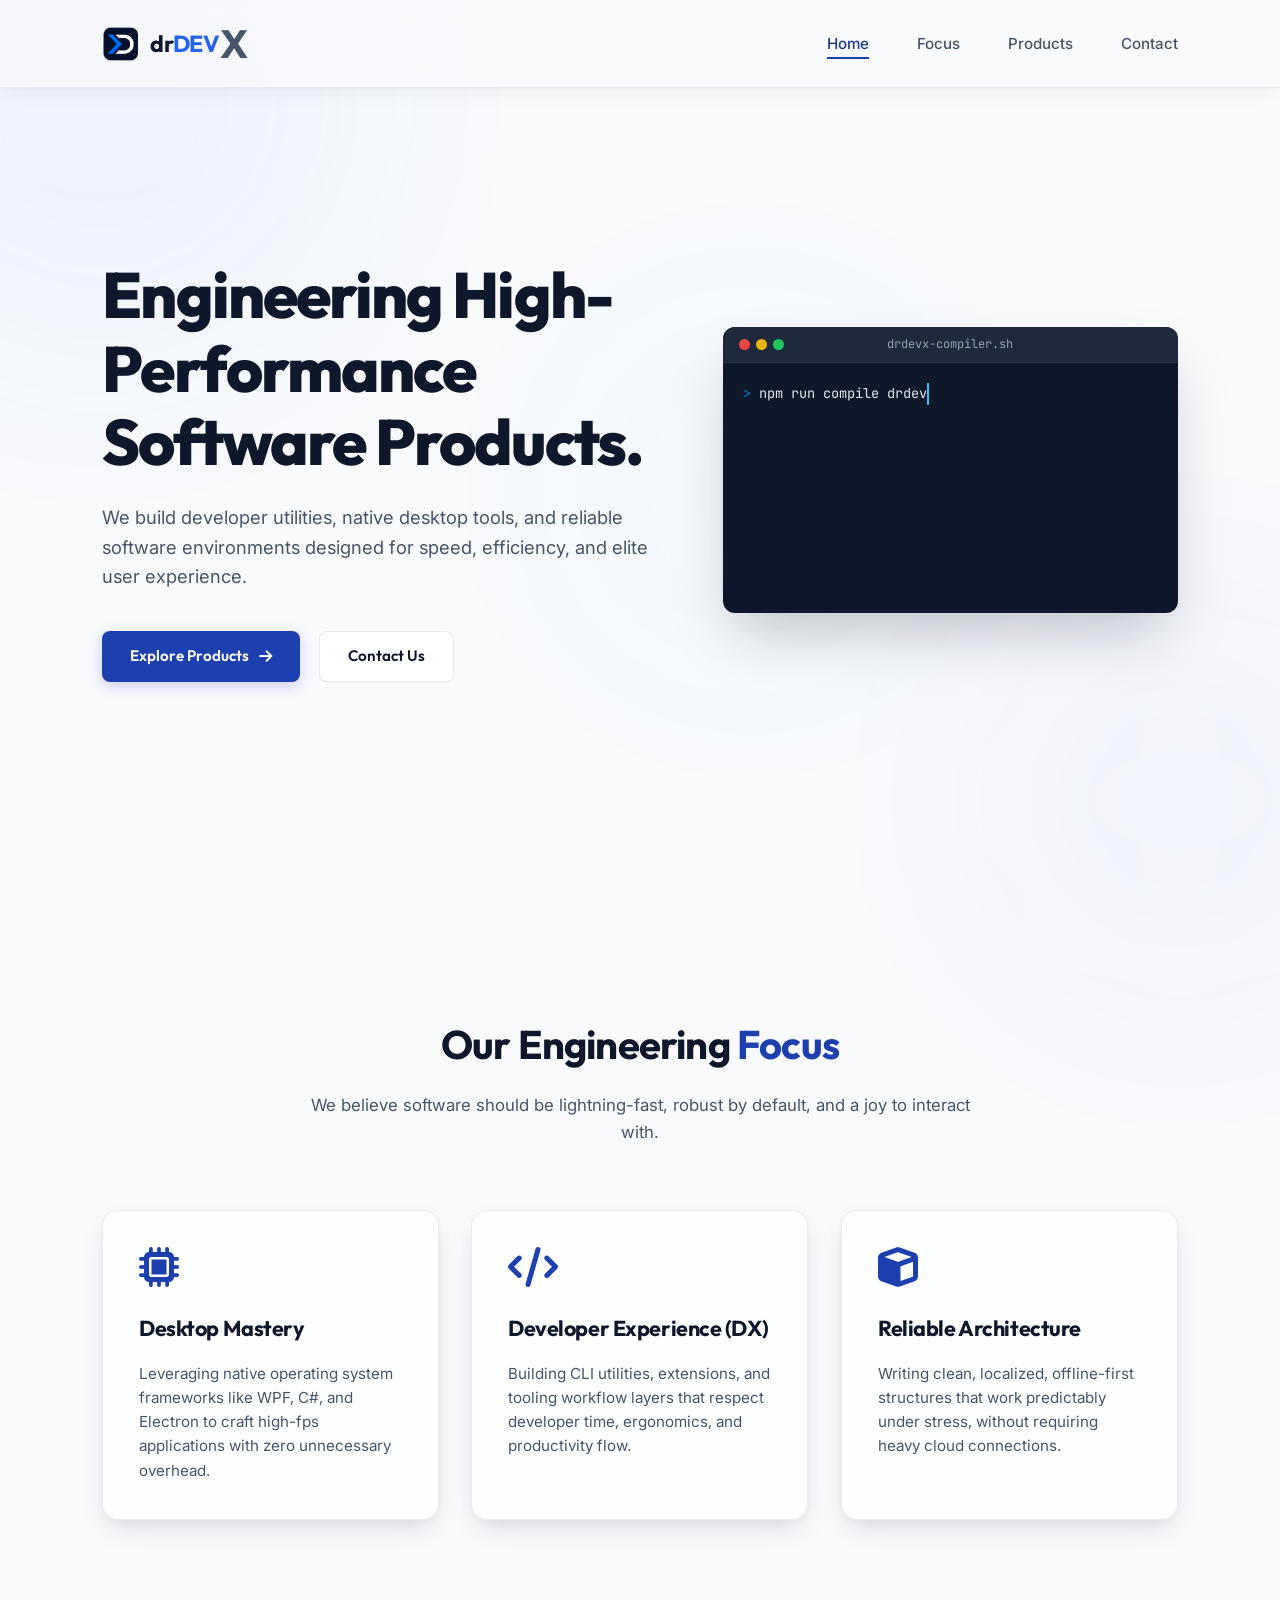
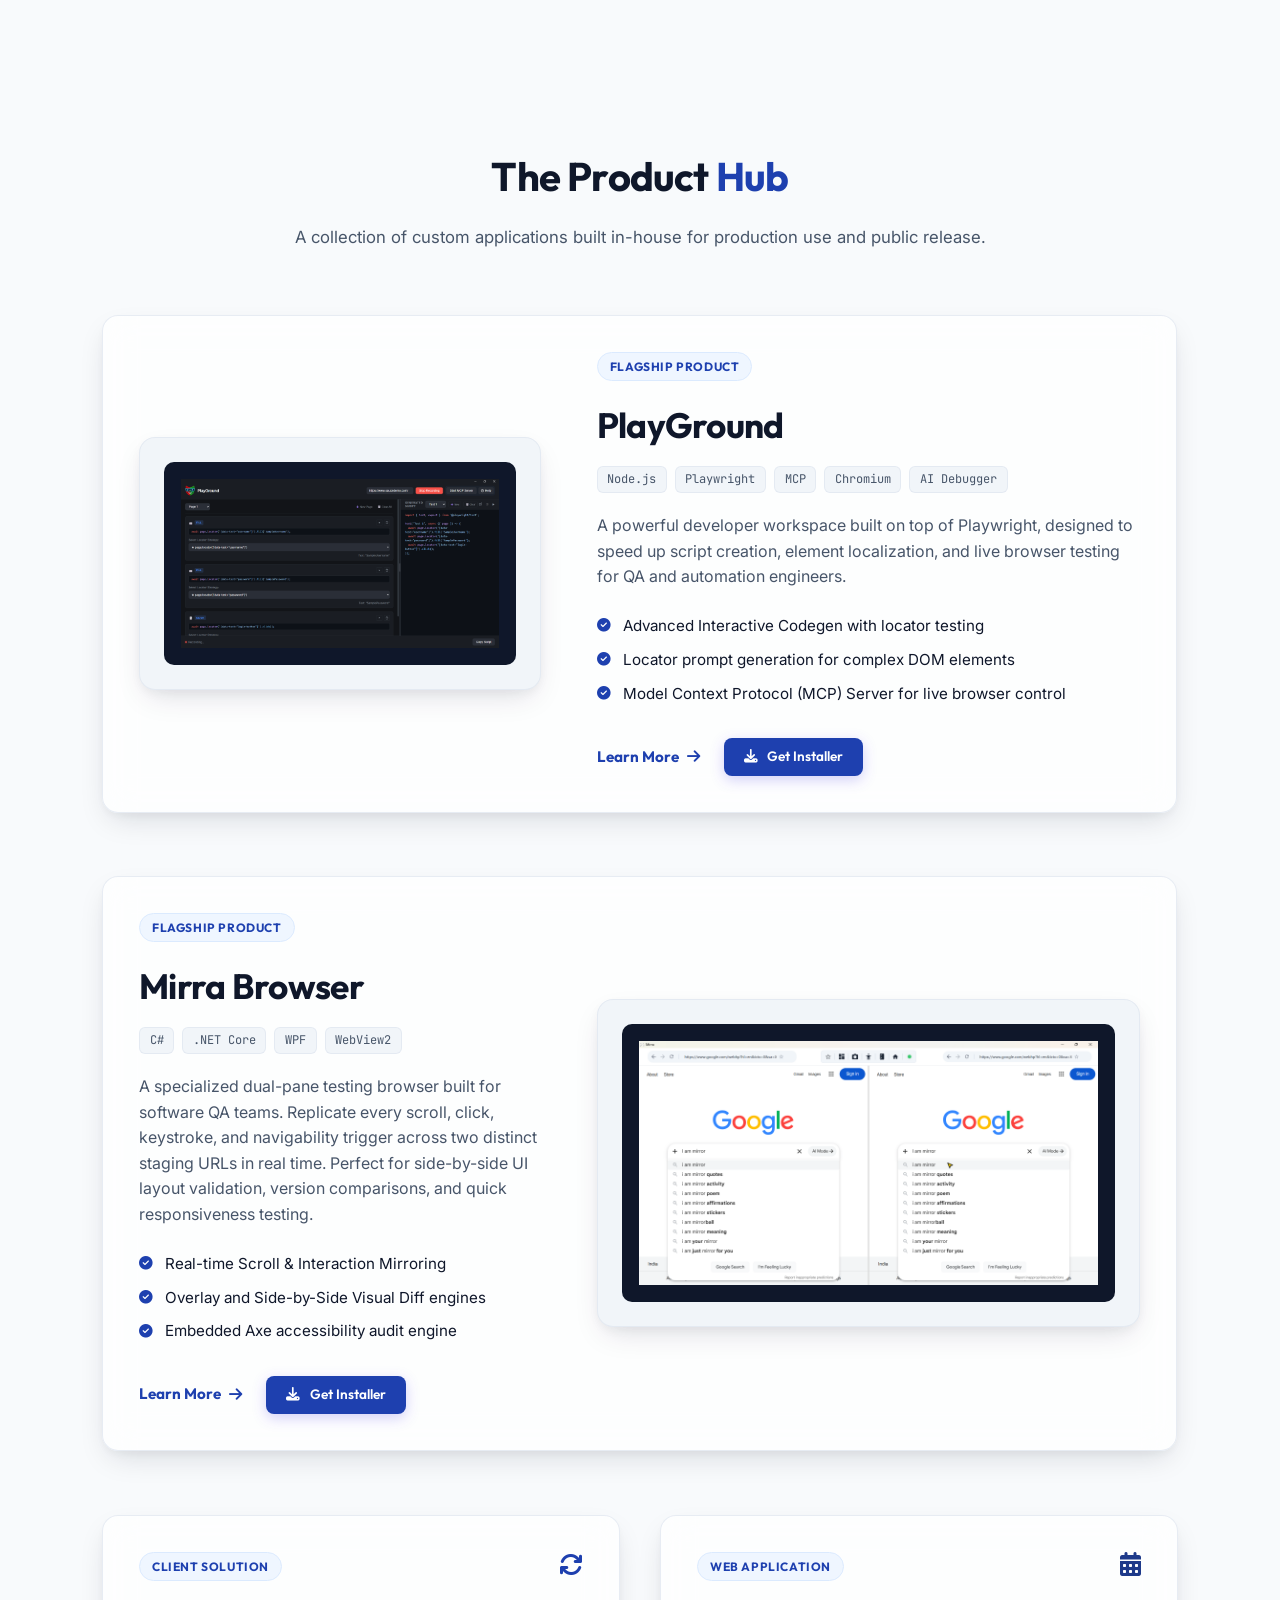
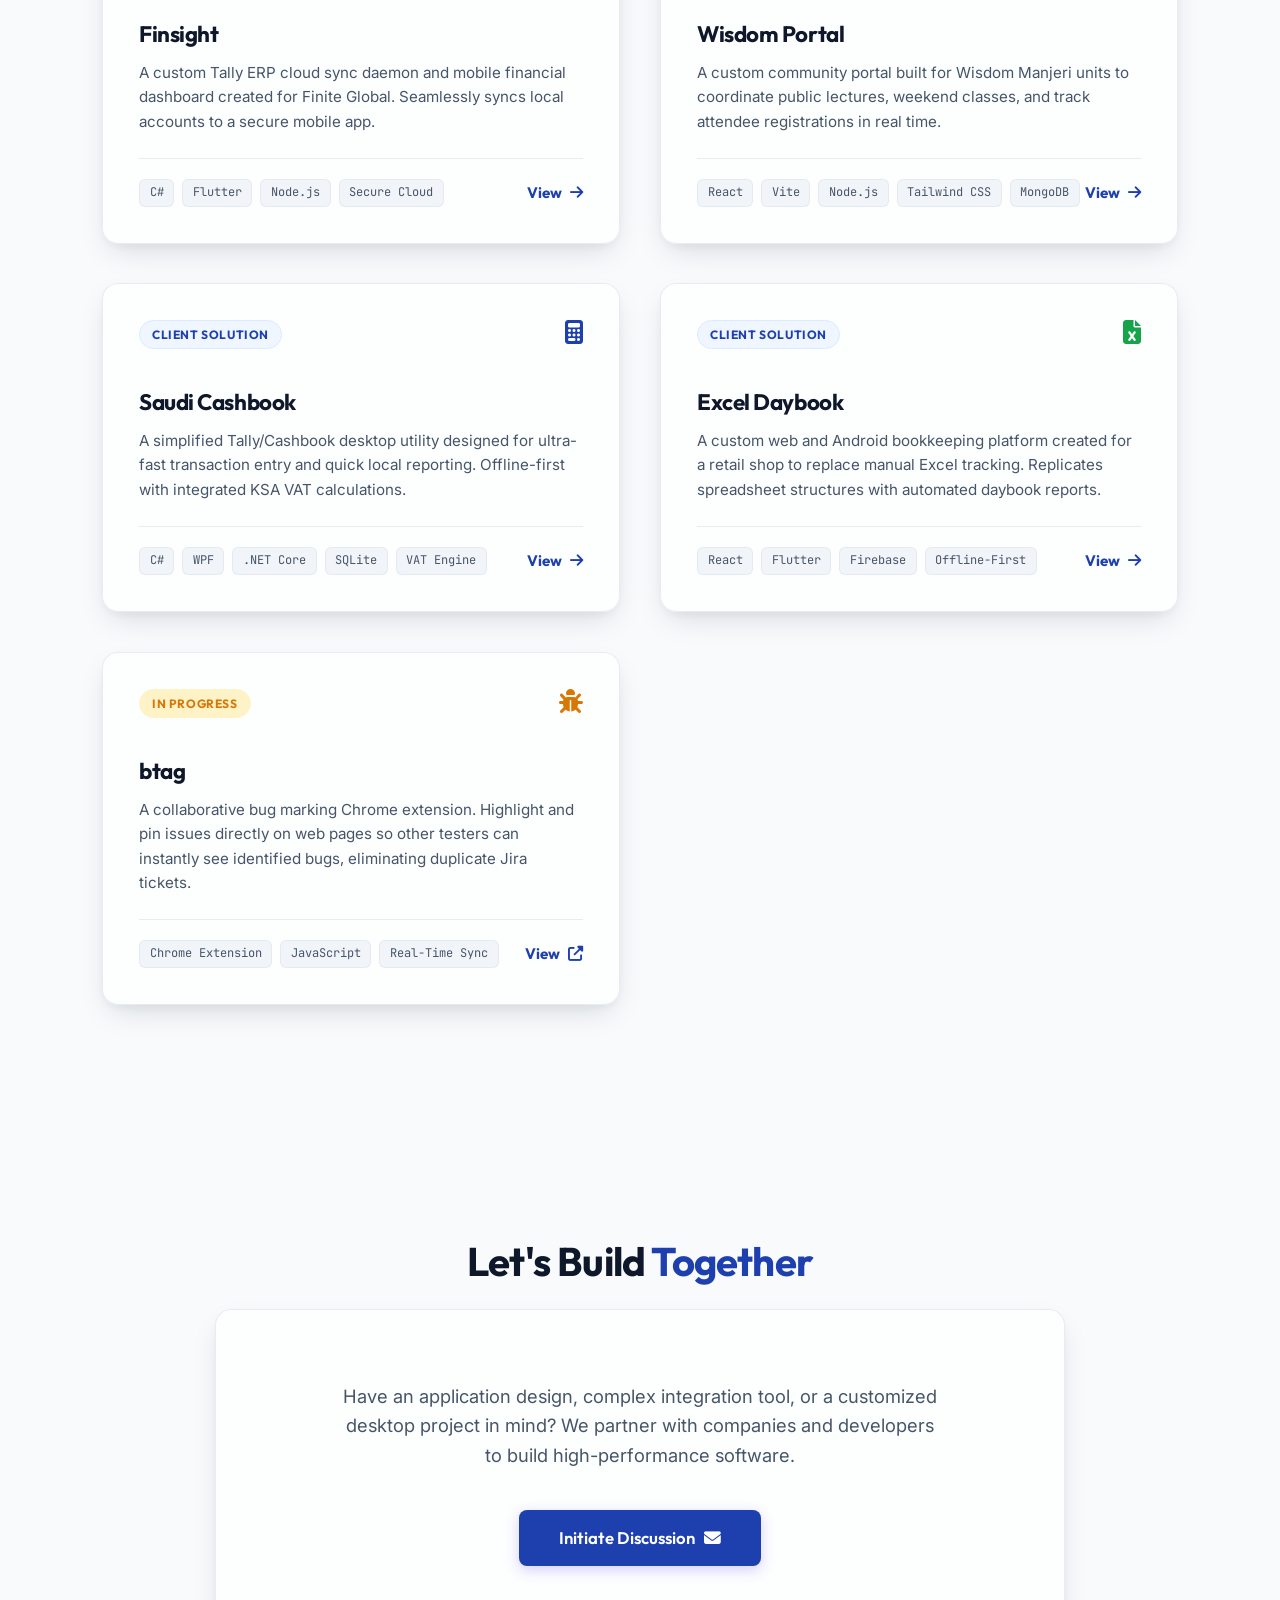
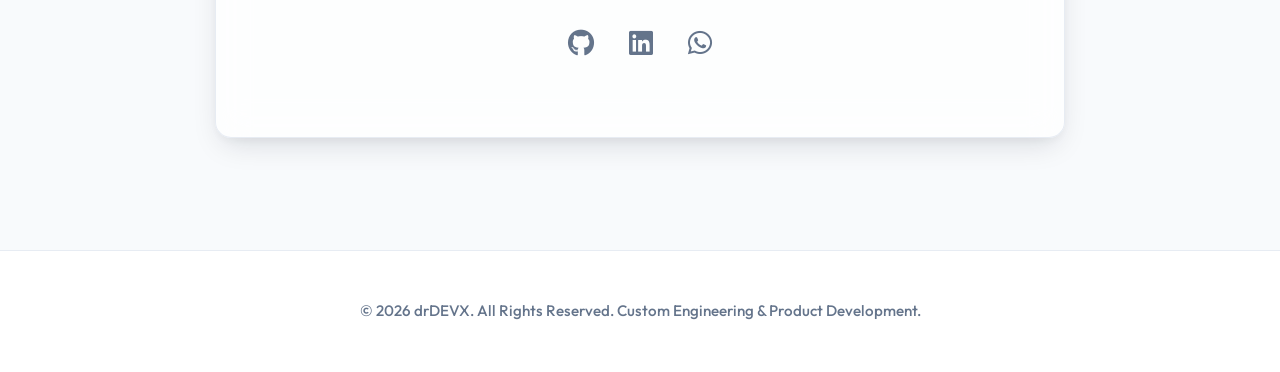
==== commit ab118cb3: "fix: change terminal compile target from drdevx-lab to drdevs" ====
--- a/index.html
+++ b/index.html
@@ -127,7 +127,7 @@
                     <div class="terminal-body" id="terminal-console-body">
                         <div class="terminal-line">
                             <span class="terminal-prompt">&gt;</span>
-                            <span class="terminal-typing" id="terminal-typing-span">npm run compile drdevx-lab</span>
+                            <span class="terminal-typing" id="terminal-typing-span">npm run compile drdevs</span>
                         </div>
                         <!-- Remaining lines are injected dynamically via script.js -->
                     </div>
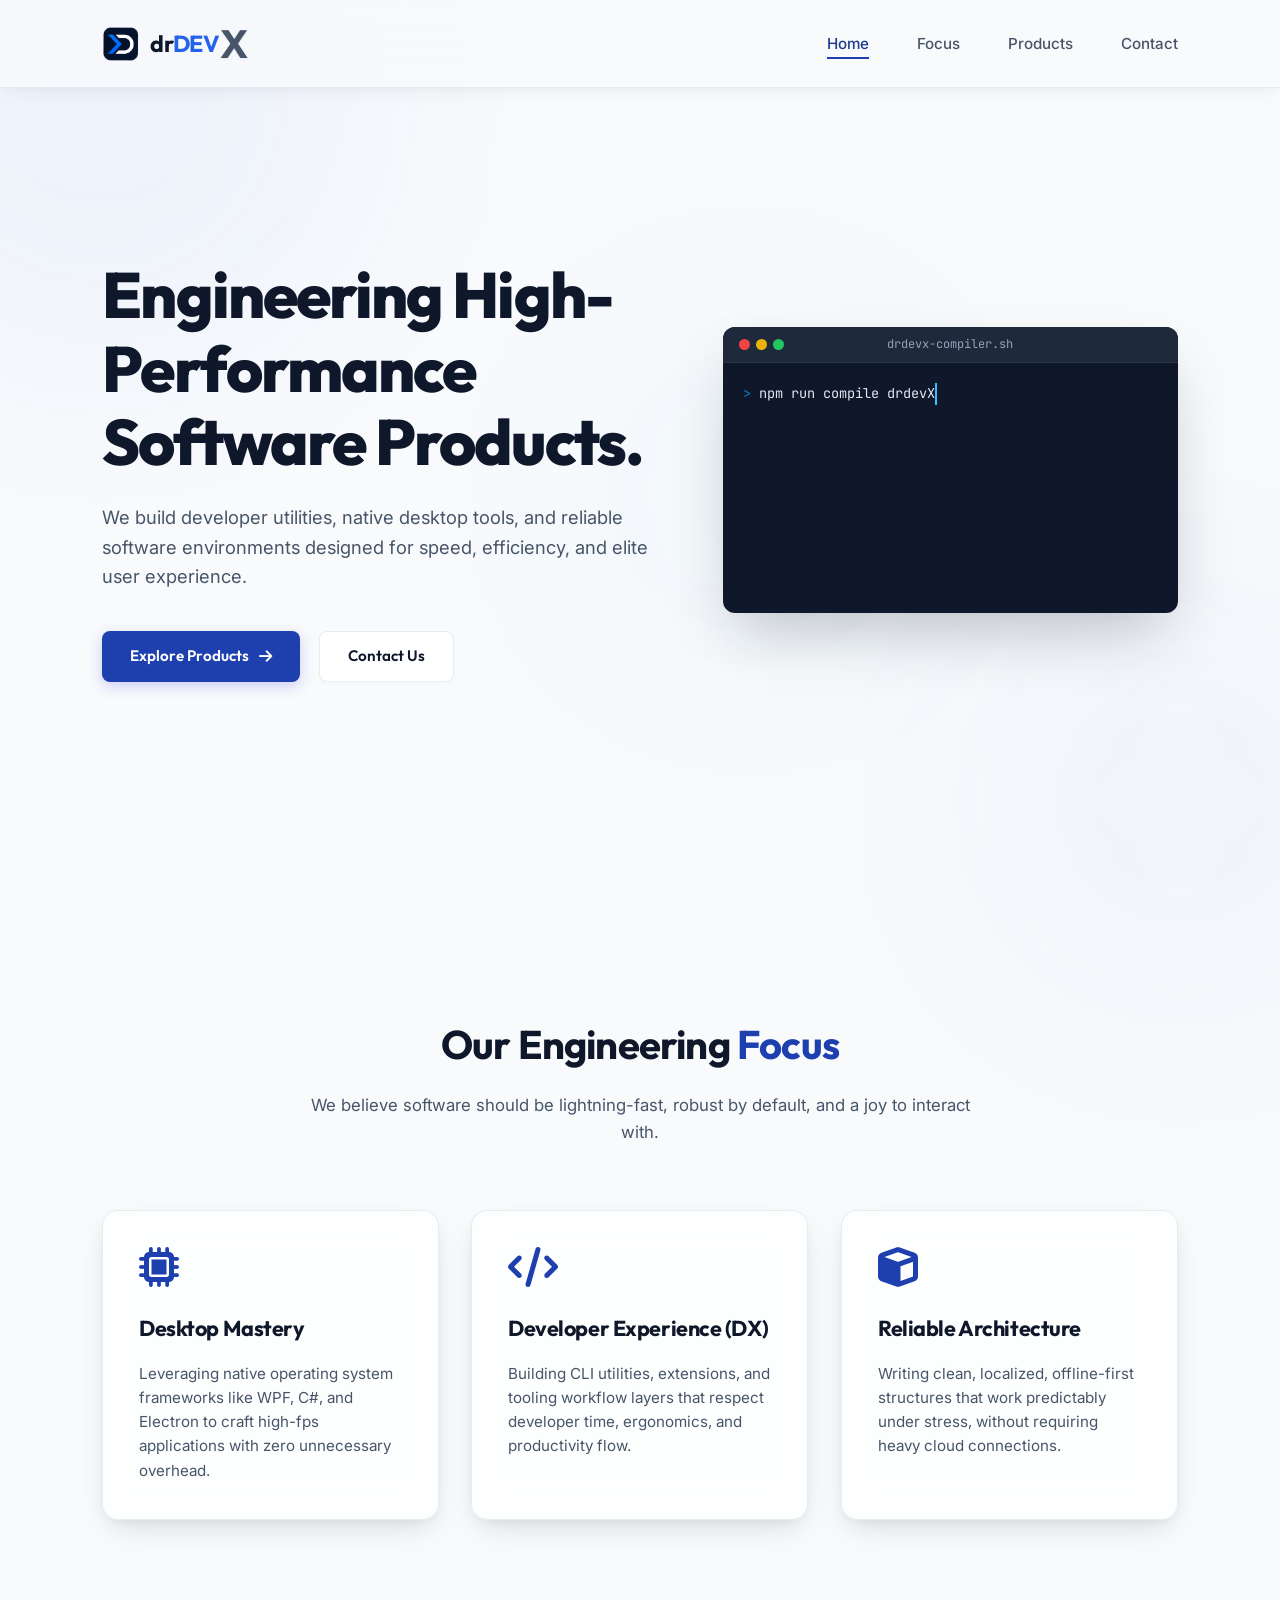
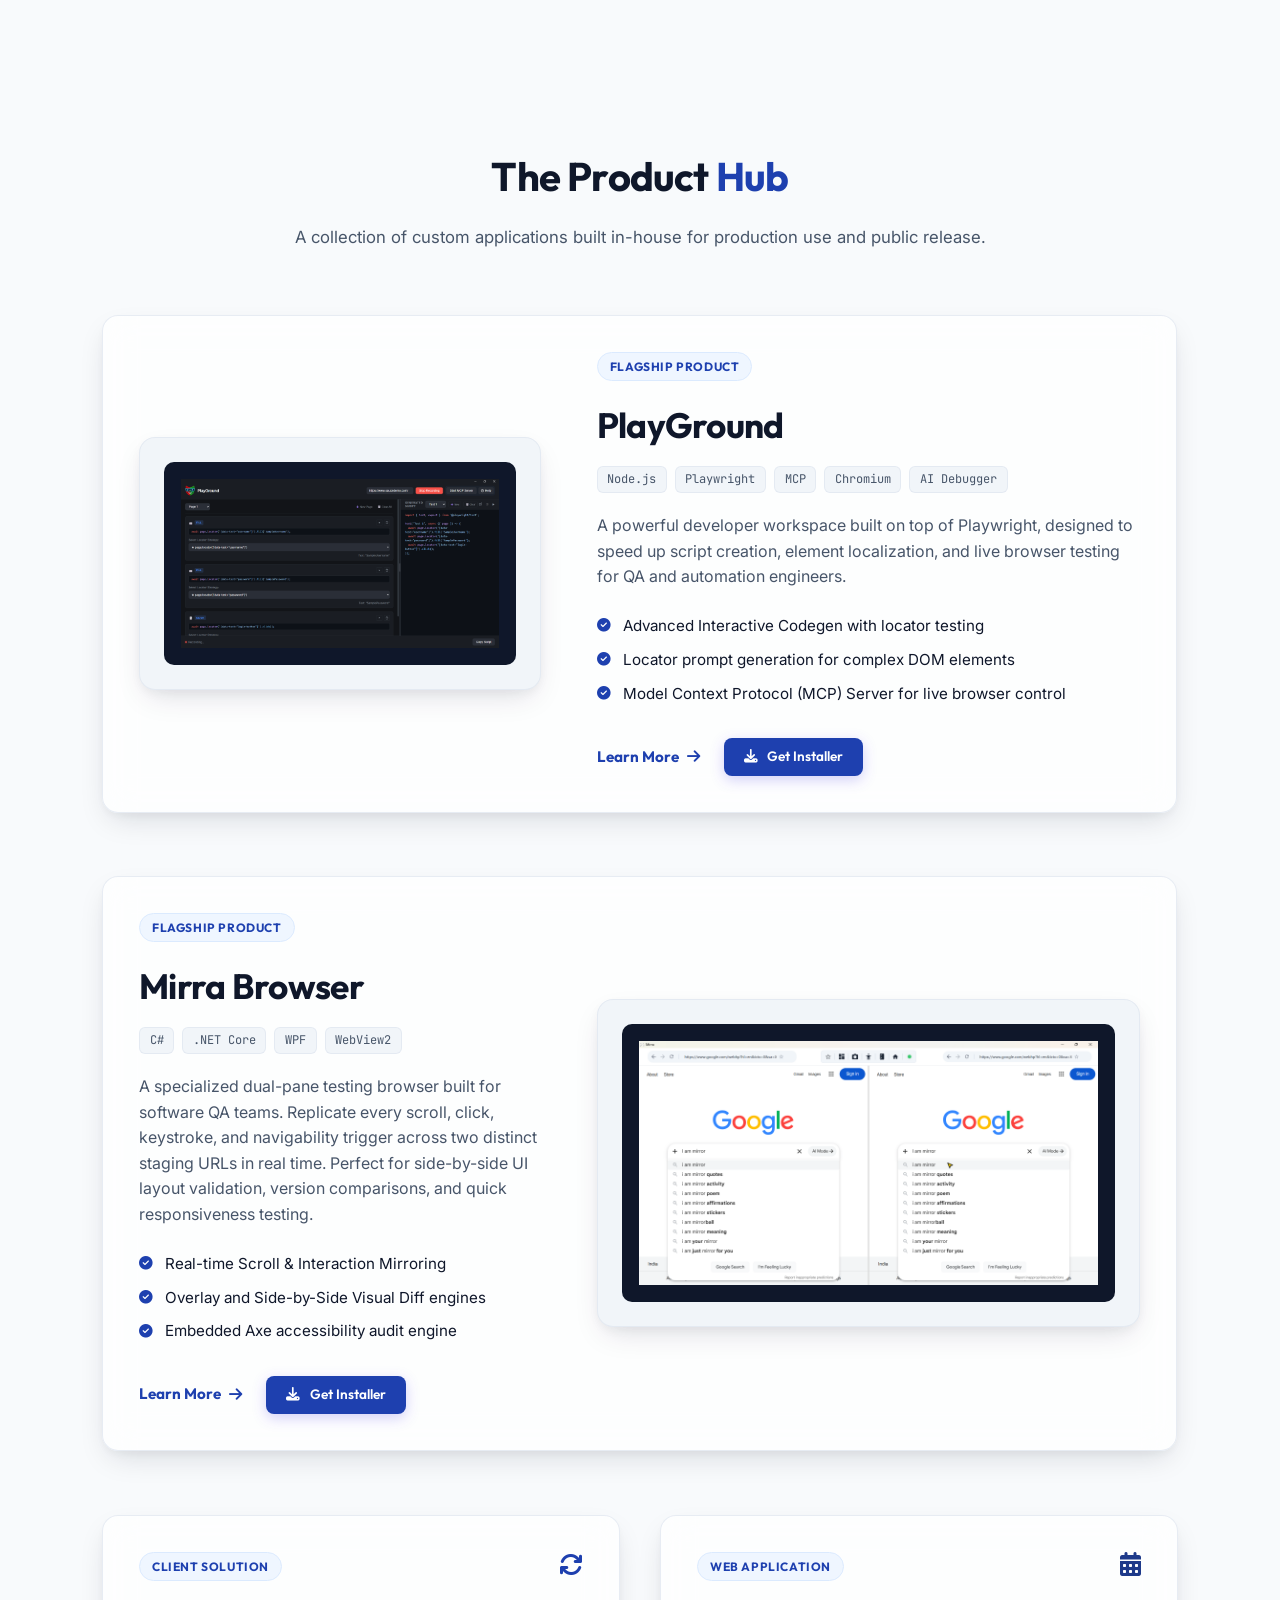
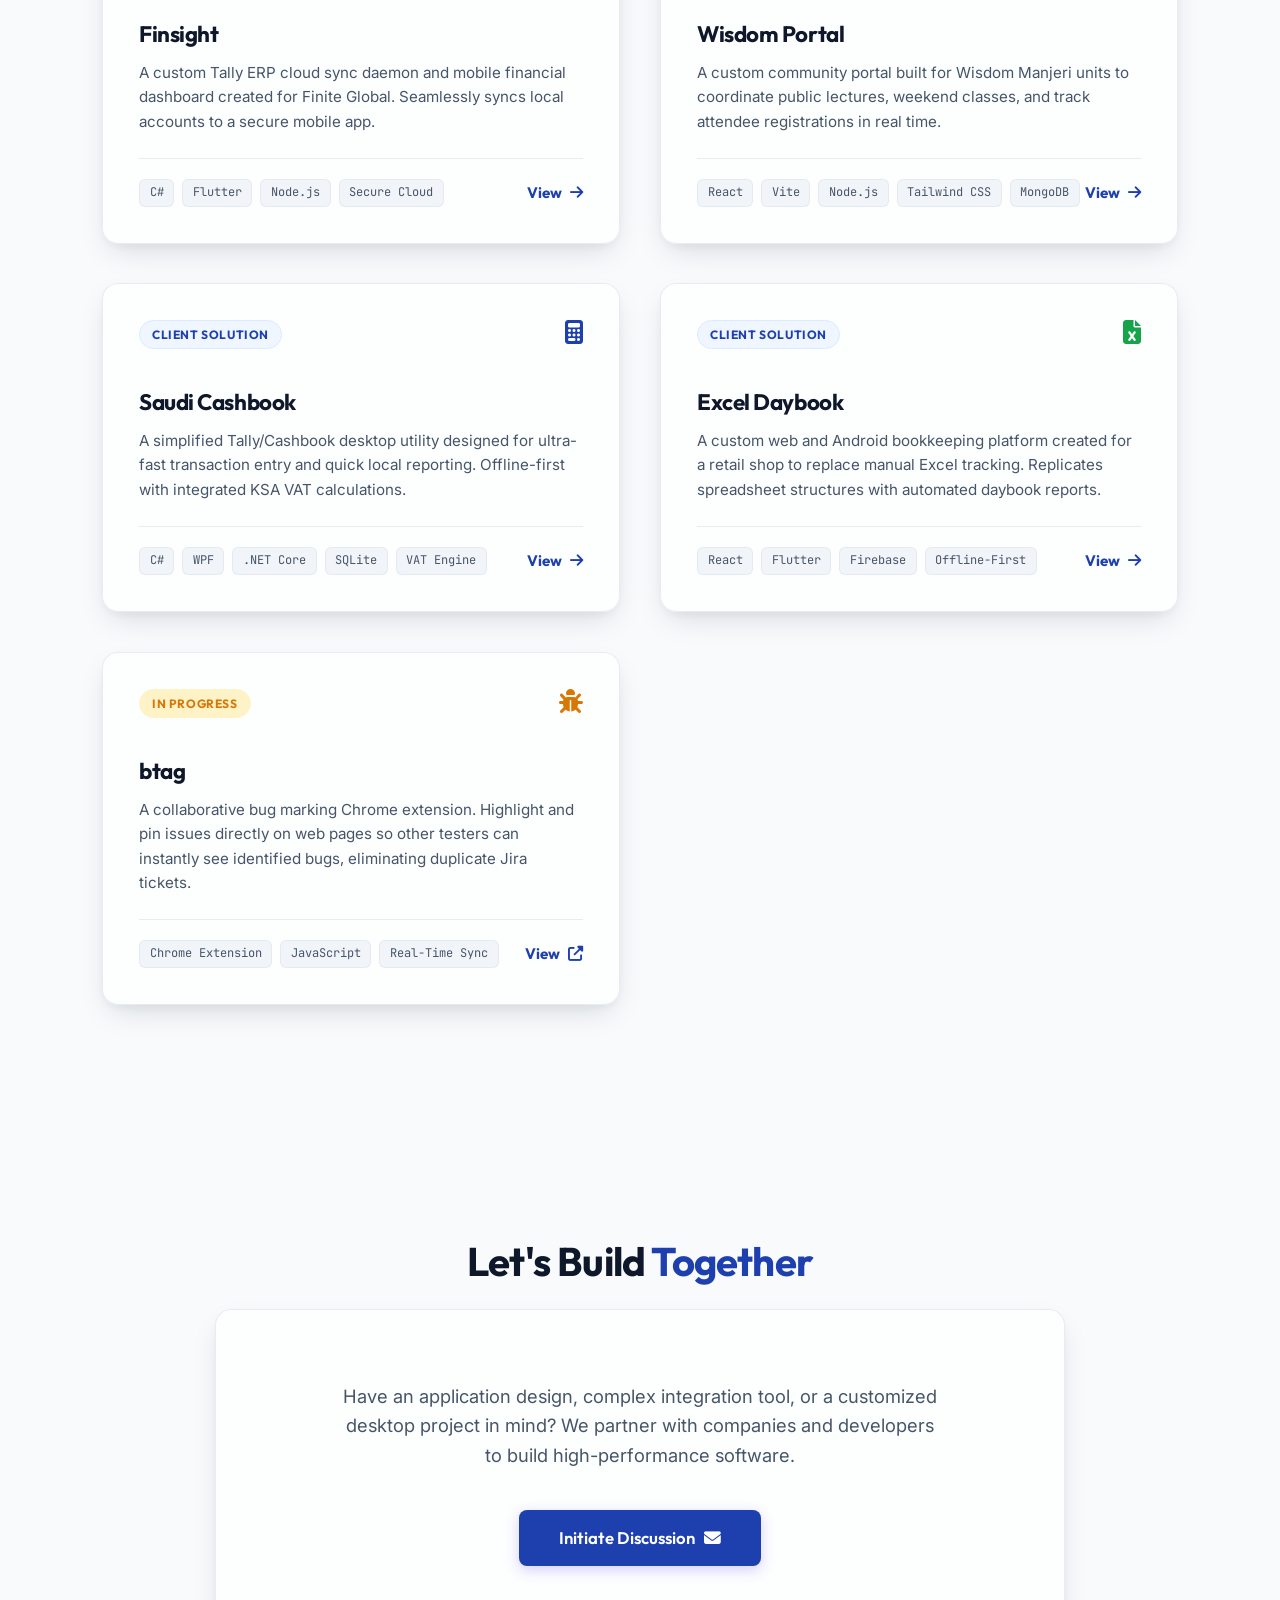
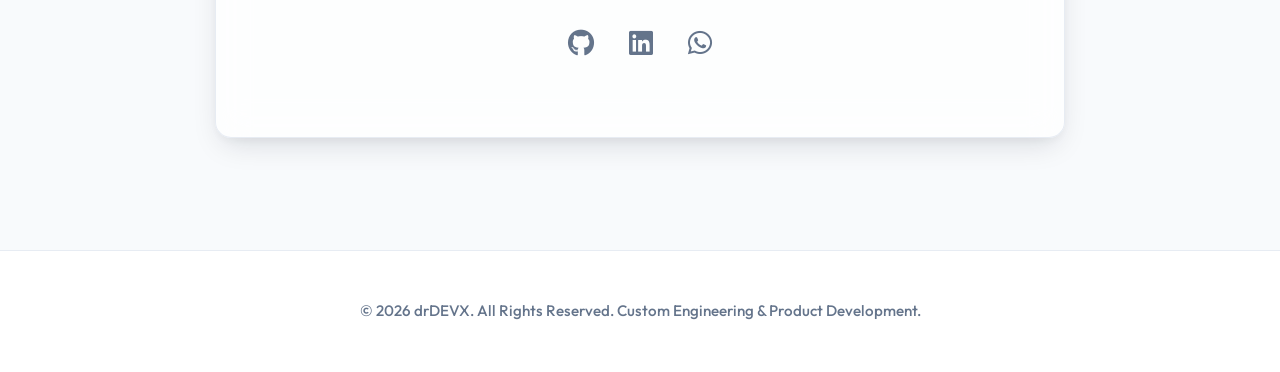
==== commit 6f543d3b: "fix: change terminal compile target from drdevs to drdevX" ====
--- a/index.html
+++ b/index.html
@@ -127,7 +127,7 @@
                     <div class="terminal-body" id="terminal-console-body">
                         <div class="terminal-line">
                             <span class="terminal-prompt">&gt;</span>
-                            <span class="terminal-typing" id="terminal-typing-span">npm run compile drdevs</span>
+                            <span class="terminal-typing" id="terminal-typing-span">npm run compile drdevX</span>
                         </div>
                         <!-- Remaining lines are injected dynamically via script.js -->
                     </div>
